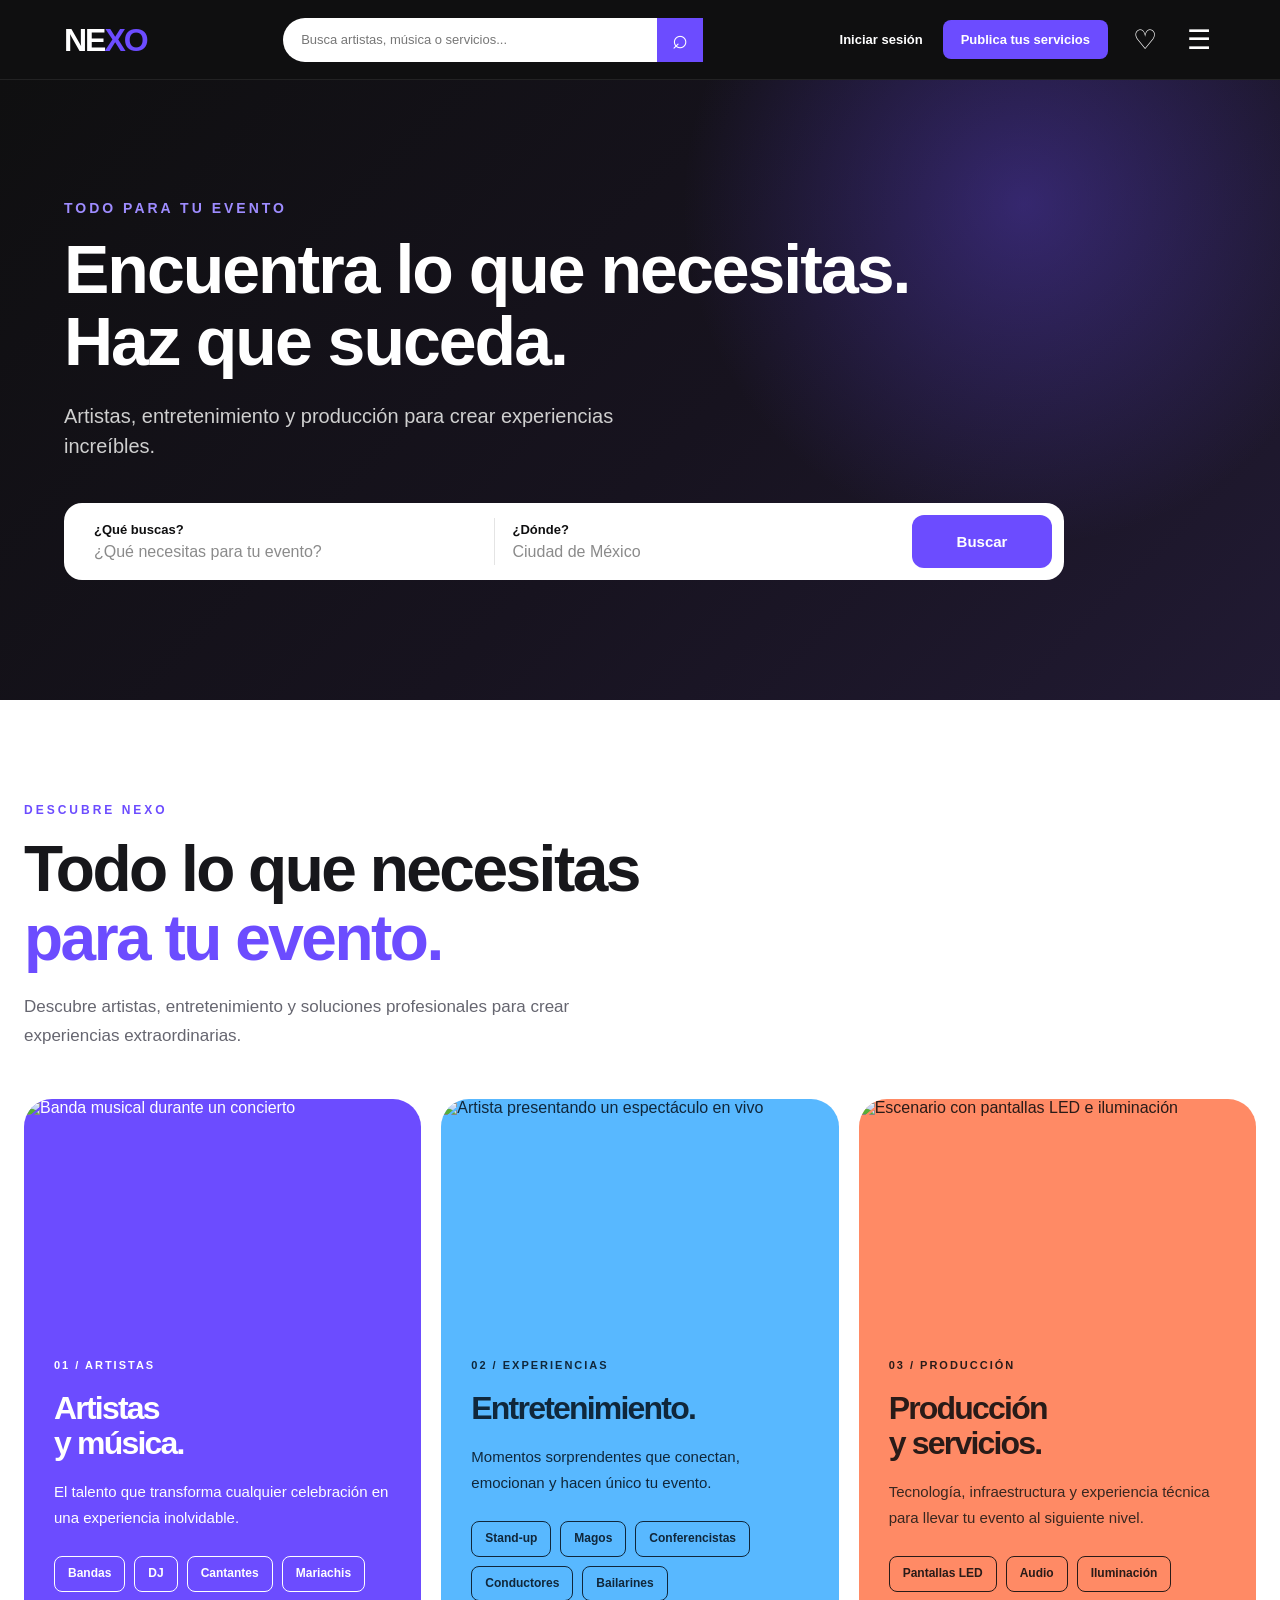
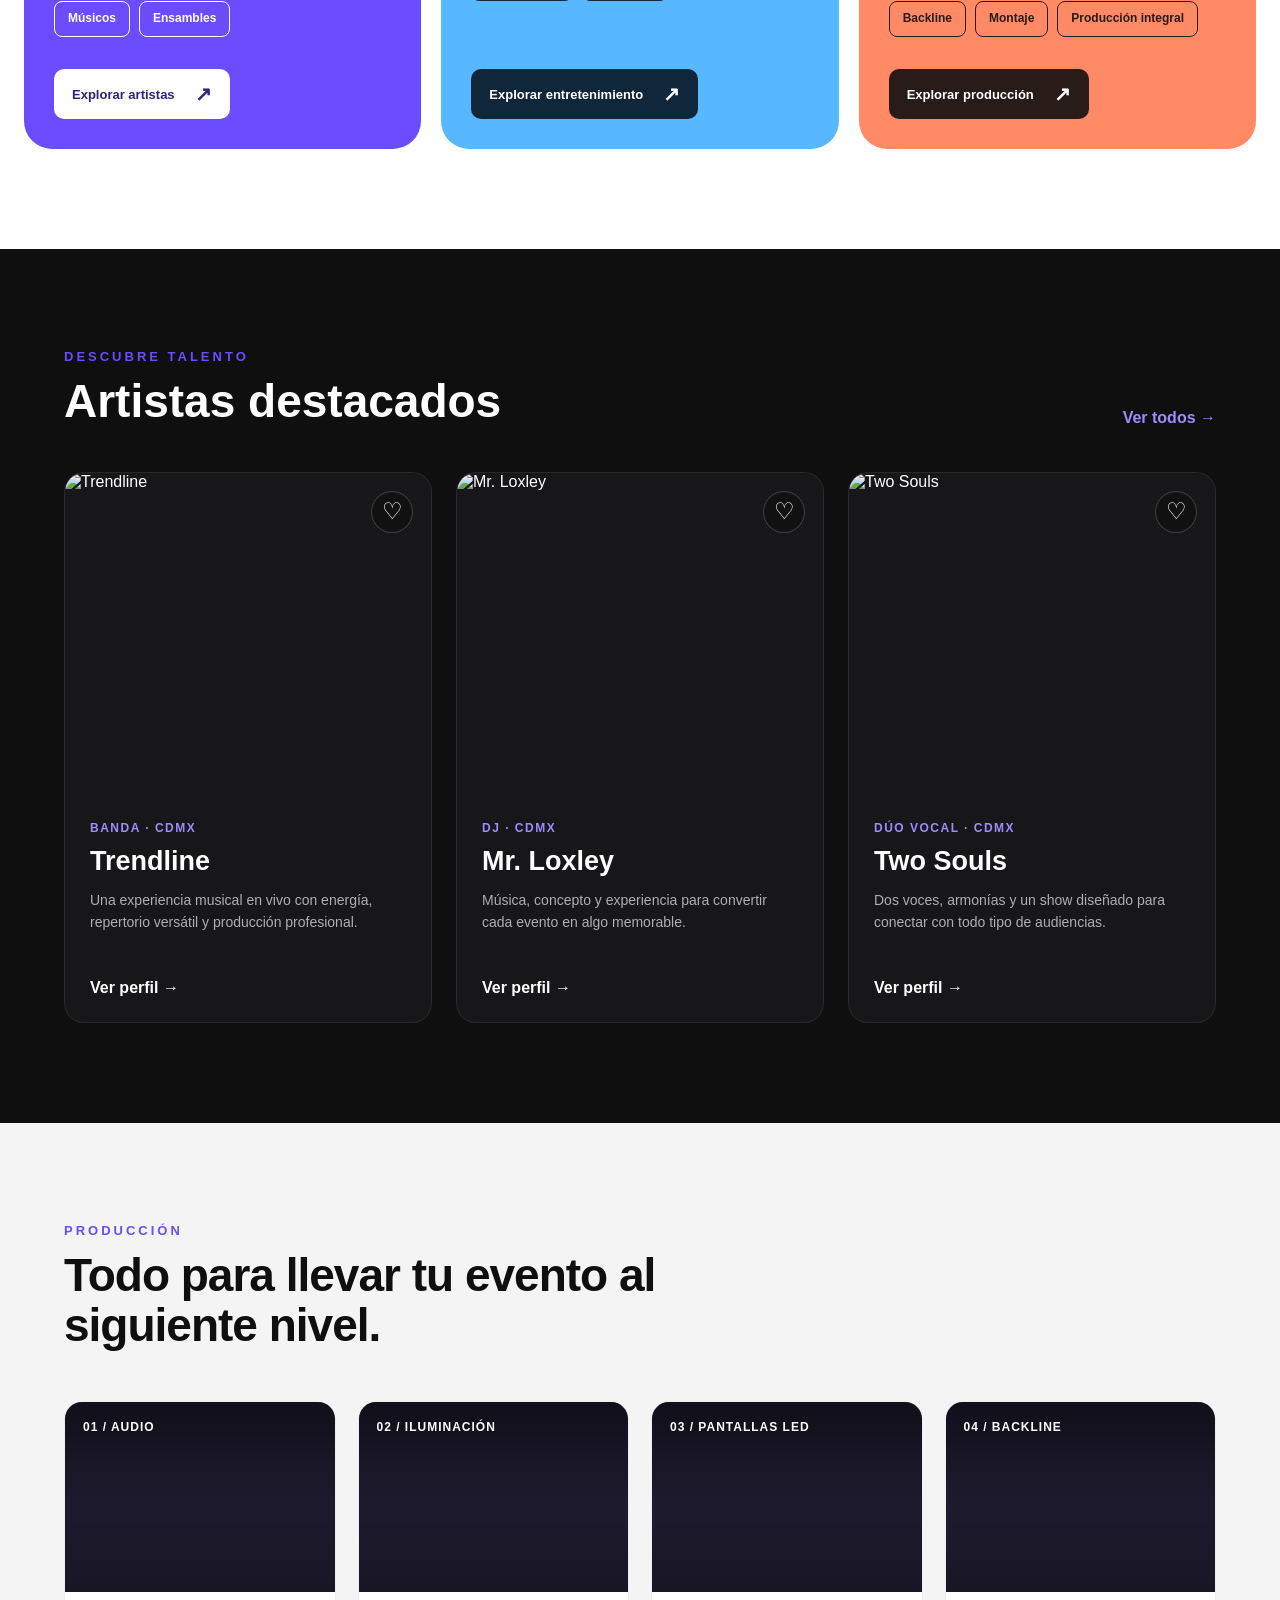
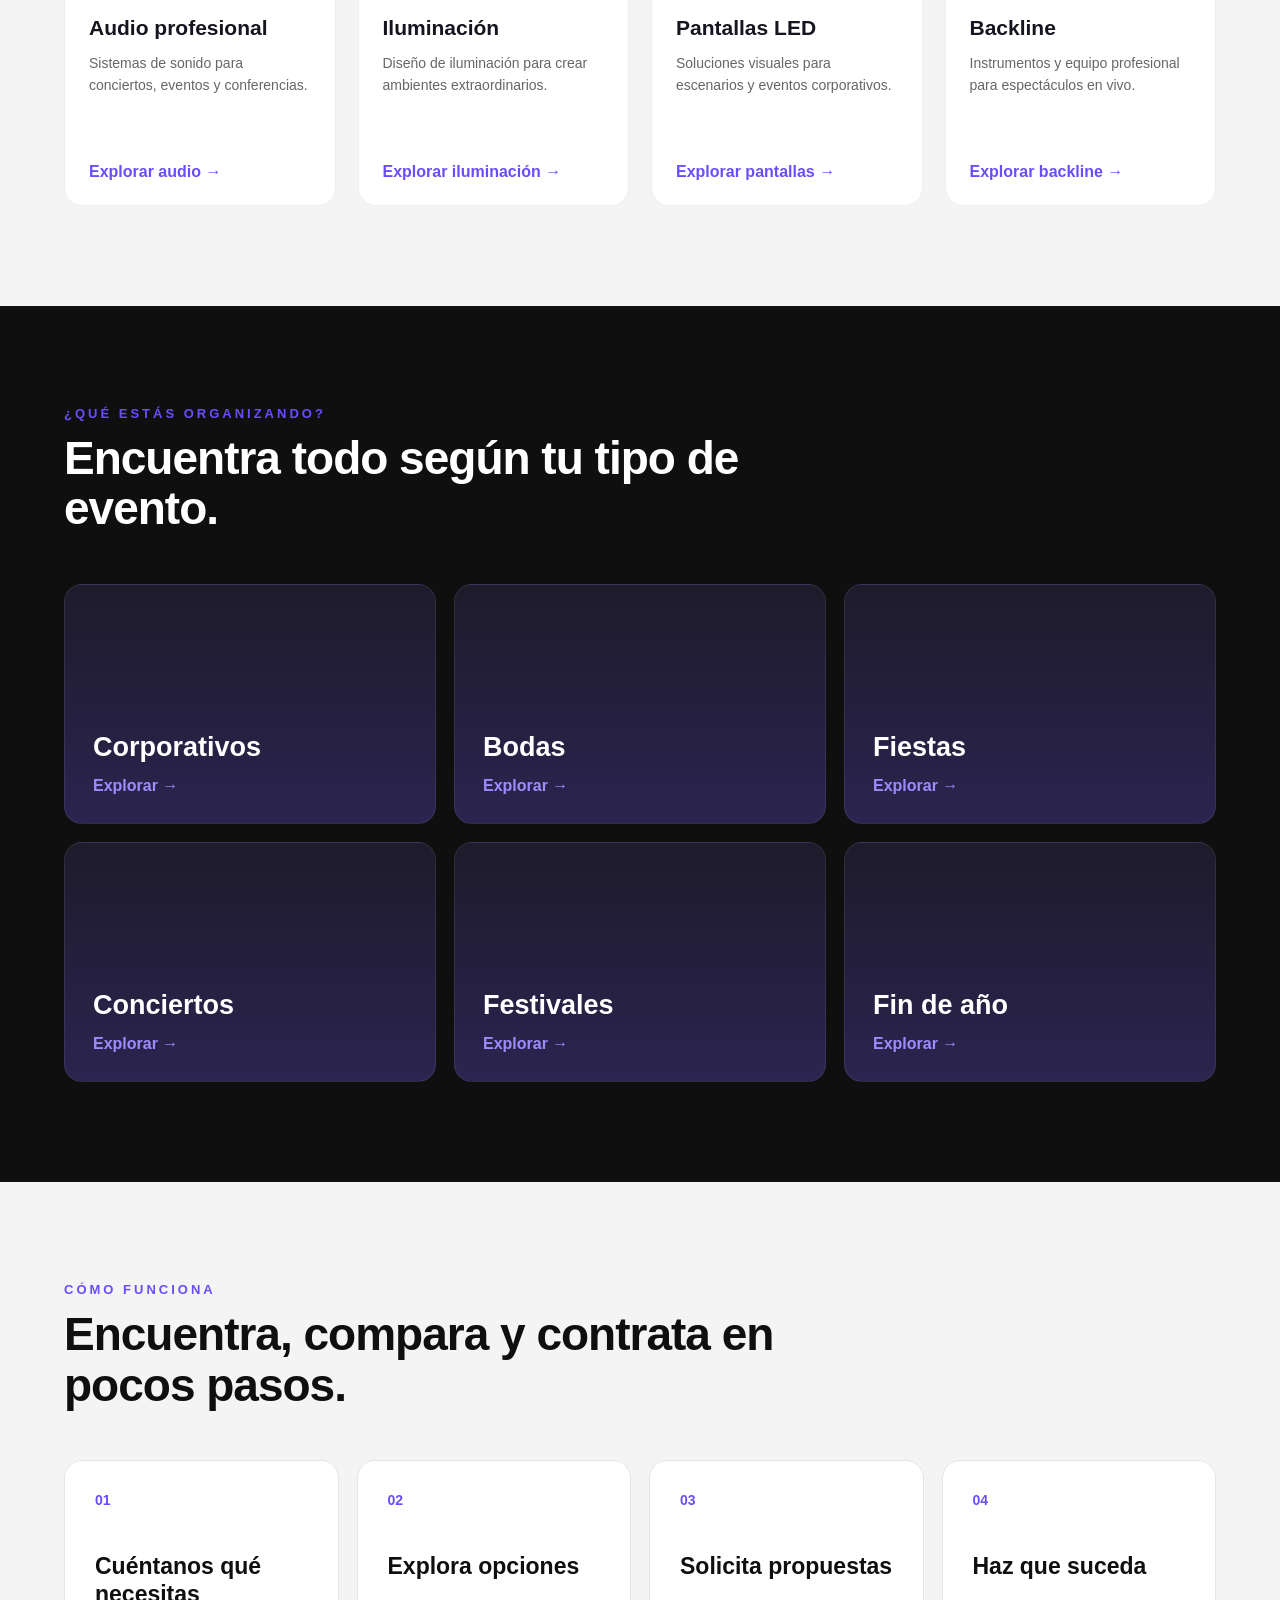
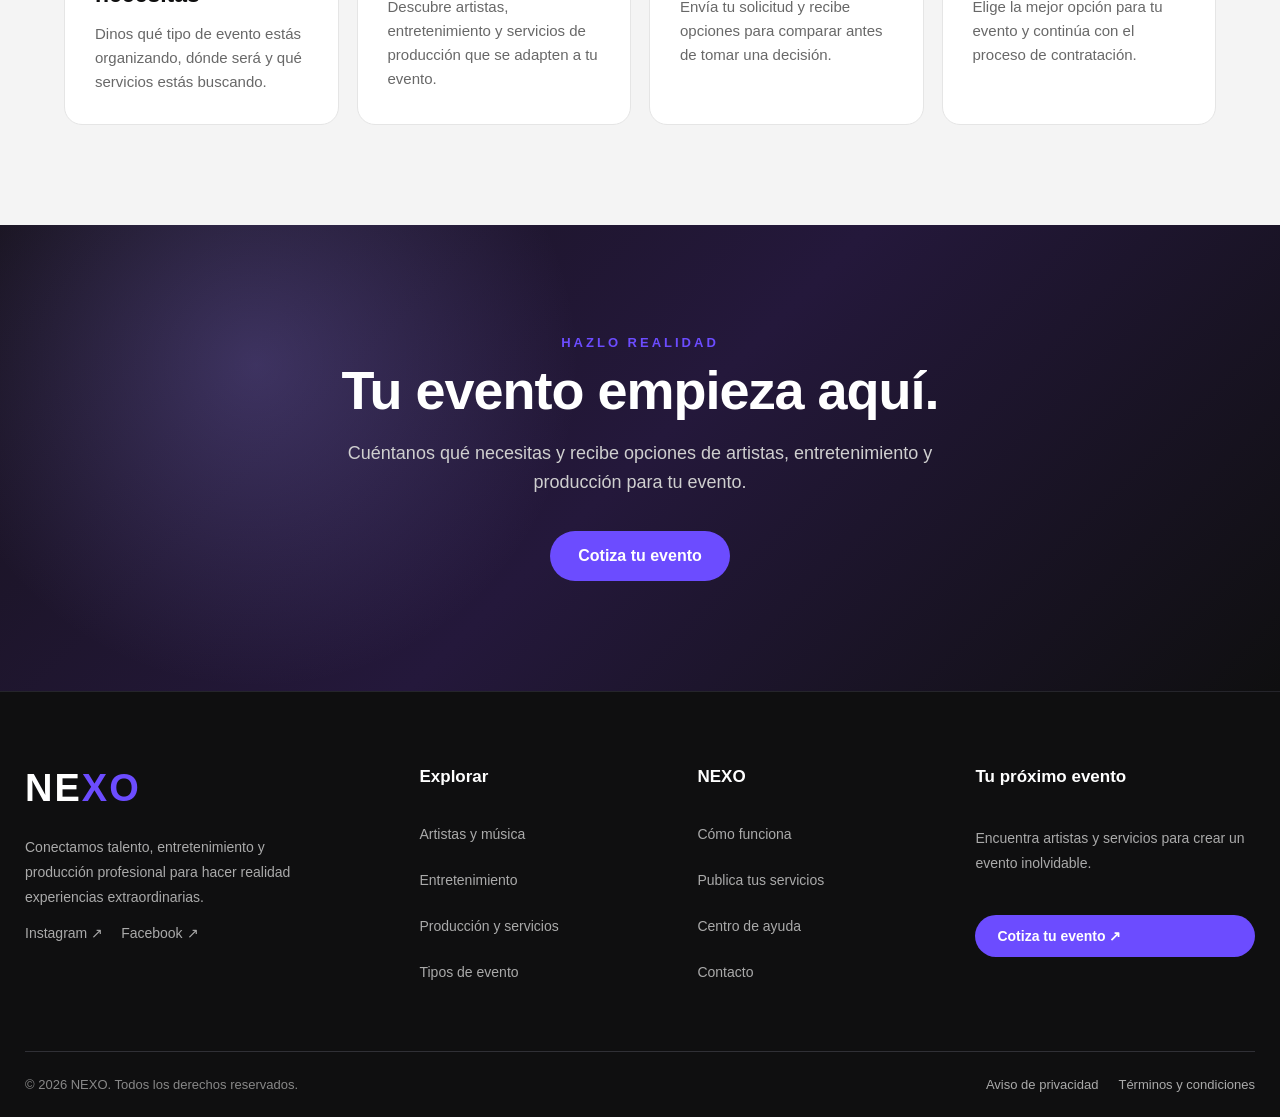
==== index.html @ 9a591e86 "Add files via upload" ====
<!DOCTYPE html>
<html lang="es">

<head>
    <meta charset="UTF-8">
    <meta name="viewport" content="width=device-width, initial-scale=1.0">

    <title>NEXO | Todo para tu evento</title>

    <link rel="stylesheet" href="estilos.css">

    <style>
        /* Autocompletado único de NEXO: aislado de los botones generales */
        .nexo-header { position: relative; z-index: 100; overflow: visible; }
        .nexo-header-buscador,
        .campo-busqueda.nexo-autocomplete-contenedor {
            position: relative;
            overflow: visible;
        }
        .nexo-header-buscador { z-index: 101; }
        .nexo-autocomplete-lista {
            position: absolute;
            top: calc(100% + 8px);
            left: 0;
            width: 100%;
            min-width: min(260px, 90vw);
            max-height: 340px;
            overflow-y: auto;
            overflow-x: hidden;
            z-index: 10000;
            box-sizing: border-box;
            padding: 7px;
            background: #fff;
            border: 1px solid #e9e6f5;
            border-radius: 14px;
            box-shadow: 0 18px 45px rgba(0, 0, 0, .18);
        }
        .nexo-autocomplete-lista[hidden] { display: none !important; }
        /* Especificidad alta para neutralizar reglas de botones del header y hero */
        form.nexo-header-buscador .nexo-autocomplete-lista button.nexo-autocomplete-opcion,
        form.nexo-header-buscador .nexo-autocomplete-lista button.nexo-autocomplete-todos,
        form.buscador .nexo-autocomplete-lista button.nexo-autocomplete-opcion,
        form.buscador .nexo-autocomplete-lista button.nexo-autocomplete-todos {
            display: flex !important;
            flex-direction: column !important;
            justify-content: center !important;
            align-items: flex-start !important;
            gap: 4px !important;
            width: 100% !important;
            min-width: 0 !important;
            height: auto !important;
            min-height: 48px !important;
            margin: 0 !important;
            padding: 10px 13px !important;
            background: #fff !important;
            color: #0f0f10 !important;
            border: 0 !important;
            border-radius: 8px !important;
            box-shadow: none !important;
            font-family: inherit !important;
            font-size: 14px !important;
            font-weight: 600 !important;
            line-height: 1.35 !important;
            text-align: left !important;
            white-space: normal !important;
            letter-spacing: normal !important;
            text-transform: none !important;
            transform: none !important;
            cursor: pointer;
        }
        form.nexo-header-buscador .nexo-autocomplete-lista button:hover,
        form.buscador .nexo-autocomplete-lista button:hover,
        form.nexo-header-buscador .nexo-autocomplete-lista button:focus-visible,
        form.buscador .nexo-autocomplete-lista button:focus-visible {
            background: #f2efff !important;
            color: #6c4cff !important;
        }
        .nexo-autocomplete-opcion span {
            display: block;
            color: inherit !important;
            font-size: 14px !important;
            font-weight: 700 !important;
            line-height: 1.35 !important;
        }
        .nexo-autocomplete-opcion small {
            display: block;
            color: #777 !important;
            font-size: 12px !important;
            font-weight: 400 !important;
            line-height: 1.35 !important;
        }
        form.nexo-header-buscador .nexo-autocomplete-lista button.nexo-autocomplete-todos,
        form.buscador .nexo-autocomplete-lista button.nexo-autocomplete-todos {
            margin-top: 5px !important;
            border-top: 1px solid #eee !important;
            color: #6c4cff !important;
        }
        @media (max-width: 768px) {
            .nexo-autocomplete-lista { max-height: 300px; }
        }
    </style>
	
	<style>
.nexo-produccion-grid {
    display: grid;
    grid-template-columns: repeat(4, minmax(0, 1fr));
    gap: 22px;
}

.nexo-produccion-card {
    padding: 0 !important;
    overflow: hidden;
    border-radius: 18px;
    background: #fff;
    border: 1px solid #eee;
    transition: transform .3s ease, box-shadow .3s ease;
}

.nexo-produccion-card:hover {
    transform: translateY(-7px);
    box-shadow: 0 20px 40px rgba(25, 15, 65, .13);
}

.nexo-produccion-foto {
    height: 190px;
    padding: 18px;
    display: flex;
    align-items: flex-start;
    background-color: #201c31;
    background-size: cover;
    background-position: center;
    position: relative;
}

.nexo-produccion-foto::before {
    content: "";
    position: absolute;
    inset: 0;
    background: linear-gradient(
        180deg,
        rgba(0,0,0,.48),
        rgba(0,0,0,.05) 55%,
        rgba(0,0,0,.25)
    );
}

.nexo-produccion-foto span {
    position: relative;
    z-index: 1;
    color: white;
    font-size: 12px;
    font-weight: 800;
    letter-spacing: 1px;
}

.nexo-foto-audio {
    background-image: url("assets/images/produccion-audio.jpg");
}

.nexo-foto-iluminacion {
    background-image: url("assets/images/produccion-iluminacion.jpg");
}

.nexo-foto-led {
    background-image: url("assets/images/produccion-led.jpg");
}

.nexo-foto-backline {
    background-image: url("assets/images/produccion-backline.jpg");
}

.nexo-produccion-info {
    padding: 24px;
}

.nexo-produccion-info h3 {
    margin: 0 0 12px;
    font-size: 21px;
    color: #17141f;
}

.nexo-produccion-info p {
    min-height: 72px;
    color: #666;
    font-size: 14px;
    line-height: 1.6;
}

.nexo-produccion-info a {
    display: inline-block;
    margin-top: 14px;
    color: #6c4cff;
    font-weight: 700;
    text-decoration: none;
}

.nexo-produccion-info a:hover {
    text-decoration: underline;
}

@media (max-width: 1000px) {
    .nexo-produccion-grid {
        grid-template-columns: repeat(2, minmax(0, 1fr));
    }
}

@media (max-width: 600px) {
    .nexo-produccion-grid {
        grid-template-columns: 1fr;
    }
}
		
		/* =====================================
   FOOTER NEXO - ANDREAS ZANETTI
===================================== */

.nexo-footer {
    background: #0F0F10;
    color: #FFFFFF;
    padding: 75px 25px 25px;
}

.nexo-footer-contenedor {
    max-width: 1250px;
    margin: 0 auto;
}

.nexo-footer-grid {
    display: grid;
    grid-template-columns: 1.5fr 1fr 1fr 1.2fr;
    gap: 45px;
    align-items: start;
}

.nexo-footer-logo {
    display: inline-block;
    color: #FFFFFF;
    font-size: 38px;
    font-weight: 900;
    text-decoration: none;
    margin-bottom: 25px;
}

.nexo-footer-logo span {
    color: #6C4CFF;
}

.nexo-footer-marca p,
.nexo-footer-columna p {
    color: #AAAAAA;
    font-size: 14px;
    line-height: 1.8;
    margin-bottom: 15px;
}

.nexo-footer-columna h3 {
    color: #FFFFFF;
    font-size: 17px;
    font-weight: 700;
    margin-bottom: 25px;
}

.nexo-footer-columna > a {
    display: block;
    color: #AAAAAA;
    font-size: 14px;
    text-decoration: none;
    margin-bottom: 16px;
    transition: color 0.2s;
}

.nexo-footer-columna > a:hover,
.nexo-footer-redes a:hover {
    color: #6C4CFF;
}

.nexo-footer-redes {
    display: flex;
    flex-wrap: wrap;
    gap: 18px;
}

.nexo-footer-redes a {
    color: #AAAAAA;
    font-size: 14px;
    text-decoration: none;
}

.nexo-footer-columna > .nexo-footer-boton {
    display: inline-block;
    background: #6C4CFF;
    color: #FFFFFF;
    padding: 13px 22px;
    border-radius: 30px;
    font-weight: 700;
    margin-top: 10px;
}

.nexo-footer-columna > .nexo-footer-boton:hover {
    background: #5637e8;
    color: #FFFFFF;
}

.nexo-footer-inferior {
    display: flex;
    justify-content: space-between;
    align-items: center;
    gap: 20px;
    border-top: 1px solid #303036;
    margin-top: 55px;
    padding-top: 25px;
}

.nexo-footer-inferior p {
    color: #888888;
    font-size: 13px;
}

.nexo-footer-inferior > div {
    display: flex;
    flex-wrap: wrap;
    gap: 20px;
}

.nexo-footer-inferior a {
    color: #AAAAAA;
    font-size: 13px;
    text-decoration: none;
}

.nexo-footer-inferior a:hover {
    color: #6C4CFF;
}

/* RESPONSIVE */

@media (max-width: 900px) {
    .nexo-footer-grid {
        grid-template-columns: repeat(2, minmax(0, 1fr));
        gap: 35px;
    }
}

@media (max-width: 600px) {
    .nexo-footer {
        padding: 50px 20px 25px;
    }

    .nexo-footer-grid {
        grid-template-columns: 1fr;
        gap: 30px;
    }

    .nexo-footer-inferior {
        flex-direction: column;
        align-items: flex-start;
    }
}
</style>

</head>

<body>

    <!-- =========================================
         HEADER PRINCIPAL
    ========================================= -->

    <header class="header nexo-header">

        <a href="index.html" class="nexo-logo">
            <span class="logo-ne">NE</span><span class="logo-xo">XO</span>
        </a>

        <!-- BUSCADOR DEL HEADER -->

        <form
            class="nexo-header-buscador"
            data-nexo-autocomplete
            action="pages/explorar.html"
            method="get"
        >

            <input
                type="search"
                id="nexo-header-search"
                name="q"
                autocomplete="off"
                placeholder="Busca artistas, música o servicios..."
                aria-label="Buscar servicios"
                required
            >

            <button type="submit" aria-label="Buscar">
                ⌕
            </button>

        </form>


        <div class="nexo-header-acciones">

            <a href="pages/login.html" class="nexo-login">
                Iniciar sesión
            </a>

            <a href="pages/proveedores.html" class="nexo-publicar">
                Publica tus servicios
            </a>

            <button
                type="button"
                class="nexo-icono"
                aria-label="Favoritos"
            >
                ♡
            </button>

            <button
                type="button"
                class="nexo-menu-boton"
                id="nexo-menu-boton"
                aria-label="Abrir menú"
                aria-expanded="false"
                aria-controls="nexo-menu"
            >
                ☰
            </button>

        </div>

    </header>


    <!-- =========================================
         MENÚ DESPLEGABLE
    ========================================= -->

    <nav
        class="nexo-menu-panel"
        id="nexo-menu"
        aria-label="Menú principal"
        hidden
    >

        <div class="nexo-menu-contenido">

            <h2>Explora NEXO</h2>

            <a href="pages/artistas.html">
                Artistas y música
            </a>

            <a href="pages/explorar.html?categoria=entretenimiento">
                Entretenimiento
            </a>

            <a href="pages/explorar.html?q=conferencistas">
                Conferencistas y conductores
            </a>

            <a href="pages/produccion.html">
                Producción y servicios para eventos
            </a>

            <hr>

            <a href="index.html">Inicio</a>

            <a href="pages/explorar.html">Explorar</a>

            <a href="pages/eventos.html">Tipos de evento</a>

            <a href="pages/como-funciona.html">Cómo funciona</a>

            <a href="pages/proveedores.html">Publica tus servicios</a>

            <a href="pages/login.html">Iniciar sesión</a>

            <a
                href="pages/cotizar.html"
                class="nexo-menu-cotizar"
            >
                Cotiza tu evento
            </a>

        </div>

    </nav>


    <!-- =========================================
         HERO PRINCIPAL
    ========================================= -->

    <section class="hero">

        <div class="hero-contenido">

            <p class="hero-etiqueta">
                TODO PARA TU EVENTO
            </p>

            <h1>
                Encuentra lo que necesitas.<br>
                Haz que suceda.
            </h1>

            <p class="hero-texto">
                Artistas, entretenimiento y producción
                para crear experiencias increíbles.
            </p>


            <!-- BUSCADOR PRINCIPAL -->

            <form
                class="buscador"
                data-nexo-autocomplete
                action="pages/explorar.html"
                method="get"
            >

                <div class="campo-busqueda">

                    <label for="busqueda-servicio">
                        ¿Qué buscas?
                    </label>

                    <input
                        id="busqueda-servicio"
                        type="search"
                        name="q"
                        placeholder="¿Qué necesitas para tu evento?"
                        autocomplete="off"
                        required
                    >

                </div>


                <div class="campo-busqueda">

                    <label for="busqueda-ciudad">
                        ¿Dónde?
                    </label>

                    <input
                        id="busqueda-ciudad"
                        type="text"
                        name="ciudad"
                        placeholder="Ciudad de México"
                    >

                </div>


                <button type="submit">
                    Buscar
                </button>

            </form>

        </div>

    </section>


    <!-- =========================================
         SERVICIOS NEXO
    ========================================= -->

    <section class="nexo-servicios">

        <div class="nexo-servicios-contenedor">

            <div class="nexo-servicios-encabezado">

                <span class="nexo-servicios-etiqueta">
                    DESCUBRE NEXO
                </span>

                <h2>
                    Todo lo que necesitas<br>
                    <span>para tu evento.</span>
                </h2>

                <p>
                    Descubre artistas, entretenimiento y soluciones
                    profesionales para crear experiencias extraordinarias.
                </p>

            </div>


            <div class="nexo-servicios-grid">

                <!-- =================================
                     01 — ARTISTAS Y MÚSICA
                ================================= -->

                <article class="nexo-servicio-card nexo-servicio-musica">

                    <div class="nexo-servicio-info">

                        <span class="nexo-servicio-numero">
                            01 / ARTISTAS
                        </span>

                        <h3>
                            Artistas<br>
                            y música.
                        </h3>

                        <p>
                            El talento que transforma cualquier
                            celebración en una experiencia inolvidable.
                        </p>

                        <div class="nexo-servicio-lista">

                            <a href="pages/explorar.html?q=bandas">
                                Bandas
                            </a>

                            <a href="pages/explorar.html?q=dj">
                                DJ
                            </a>

                            <a href="pages/explorar.html?q=cantantes">
                                Cantantes
                            </a>

                            <a href="pages/explorar.html?q=mariachi">
                                Mariachis
                            </a>

                            <a href="pages/explorar.html?q=musicos">
                                Músicos
                            </a>

                            <a href="pages/explorar.html?q=ensambles">
                                Ensambles
                            </a>

                        </div>

                        <a
                            href="pages/artistas.html"
                            class="nexo-servicio-boton"
                        >
                            Explorar artistas
                            <span aria-hidden="true">↗</span>
                        </a>

                    </div>


                    <div class="nexo-servicio-imagen">

                        <img
                            src="assets/images/nexo-artistas.jpg"
                            alt="Banda musical durante un concierto"
                            loading="lazy"
                        >

                    </div>

                </article>


                <!-- =================================
                     02 — ENTRETENIMIENTO
                ================================= -->

                <article class="nexo-servicio-card nexo-servicio-entretenimiento">

                    <div class="nexo-servicio-imagen">

                        <img
                            src="assets/images/nexo-entretenimiento.jpg"
                            alt="Artista presentando un espectáculo en vivo"
                            loading="lazy"
                        >

                    </div>


                    <div class="nexo-servicio-info">

                        <span class="nexo-servicio-numero">
                            02 / EXPERIENCIAS
                        </span>

                        <h3>
                            Entretenimiento.
                        </h3>

                        <p>
                            Momentos sorprendentes que conectan,
                            emocionan y hacen único tu evento.
                        </p>

                        <div class="nexo-servicio-lista">

                            <a href="pages/explorar.html?q=stand-up">
                                Stand-up
                            </a>

                            <a href="pages/explorar.html?q=magos">
                                Magos
                            </a>

                            <a href="pages/explorar.html?q=conferencistas">
                                Conferencistas
                            </a>

                            <a href="pages/explorar.html?q=conductores">
                                Conductores
                            </a>

                            <a href="pages/explorar.html?q=bailarines">
                                Bailarines
                            </a>

                        </div>

                        <a
                            href="pages/explorar.html?categoria=entretenimiento"
                            class="nexo-servicio-boton"
                        >
                            Explorar entretenimiento
                            <span aria-hidden="true">↗</span>
                        </a>

                    </div>

                </article>


                <!-- =================================
                     03 — PRODUCCIÓN Y SERVICIOS
                ================================= -->

                <article class="nexo-servicio-card nexo-servicio-produccion">

                    <div class="nexo-servicio-info">

                        <span class="nexo-servicio-numero">
                            03 / PRODUCCIÓN
                        </span>

                        <h3>
                            Producción<br>
                            y servicios.
                        </h3>

                        <p>
                            Tecnología, infraestructura y experiencia
                            técnica para llevar tu evento al siguiente nivel.
                        </p>

                        <div class="nexo-servicio-lista">

                            <a href="pages/explorar.html?q=pantallas-led">
                                Pantallas LED
                            </a>

                            <a href="pages/explorar.html?q=audio">
                                Audio
                            </a>

                            <a href="pages/explorar.html?q=iluminacion">
                                Iluminación
                            </a>

                            <a href="pages/explorar.html?q=backline">
                                Backline
                            </a>

                            <a href="pages/explorar.html?q=montaje">
                                Montaje
                            </a>

                            <a href="pages/explorar.html?q=produccion-integral">
                                Producción integral
                            </a>

                        </div>

                        <a
                            href="pages/produccion.html"
                            class="nexo-servicio-boton"
                        >
                            Explorar producción
                            <span aria-hidden="true">↗</span>
                        </a>

                    </div>


                    <div class="nexo-servicio-imagen">

                        <img
                            src="assets/images/nexo-produccion.jpg"
                            alt="Escenario con pantallas LED e iluminación"
                            loading="lazy"
                        >

                    </div>

                </article>

            </div>

        </div>

    </section>


    <!-- =========================================
         ARTISTAS DESTACADOS
    ========================================= -->

    <section class="artistas-destacados">

        <div class="artistas-contenido">

            <div class="artistas-header">

                <div>

                    <p class="seccion-etiqueta">
                        DESCUBRE TALENTO
                    </p>

                    <h2>
                        Artistas destacados
                    </h2>

                </div>

                <a href="pages/artistas.html" class="ver-todos">
                    Ver todos →
                </a>

            </div>


            <div class="artistas-grid">

                <!-- TRENDLINE -->

                <article class="artista-card">

                    <div class="artista-imagen">

                        <img
                            src="assets/images/trendline.png"
                            alt="Trendline"
                        >

                        <button
                            type="button"
                            class="favorito"
                            aria-label="Agregar Trendline a favoritos"
                        >
                            ♡
                        </button>

                    </div>

                    <div class="artista-info">

                        <span class="artista-categoria">
                            BANDA · CDMX
                        </span>

                        <h3>Trendline</h3>

                        <p>
                            Una experiencia musical en vivo con energía,
                            repertorio versátil y producción profesional.
                        </p>

                        <a href="pages/trendline.html">Ver perfil →</a>

                    </div>

                </article>


                <!-- MR. LOXLEY -->

                <article class="artista-card">

                    <div class="artista-imagen">

                        <img
                            src="assets/images/mr-loxley.jpg"
                            alt="Mr. Loxley"
                        >

                        <button
                            type="button"
                            class="favorito"
                            aria-label="Agregar Mr. Loxley a favoritos"
                        >
                            ♡
                        </button>

                    </div>

                    <div class="artista-info">

                        <span class="artista-categoria">
                            DJ · CDMX
                        </span>

                        <h3>Mr. Loxley</h3>

                        <p>
                            Música, concepto y experiencia para convertir
                            cada evento en algo memorable.
                        </p>

                       <a href="pages/mr-loxley.html">Ver perfil →</a>

                    </div>

                </article>


                <!-- TWO SOULS -->

                <article class="artista-card">

                    <div class="artista-imagen">

                        <img
                            src="assets/images/two-souls.jpg"
                            alt="Two Souls"
                        >

                        <button
                            type="button"
                            class="favorito"
                            aria-label="Agregar Two Souls a favoritos"
                        >
                            ♡
                        </button>

                    </div>

                    <div class="artista-info">

                        <span class="artista-categoria">
                            DÚO VOCAL · CDMX
                        </span>

                        <h3>Two Souls</h3>

                        <p>
                            Dos voces, armonías y un show diseñado
                            para conectar con todo tipo de audiencias.
                        </p>

                        <a href="pages/two-souls.html">Ver perfil →</a>

                    </div>

                </article>

            </div>

        </div>

    </section>


    <!-- =========================================
         PRODUCCIÓN
    ========================================= -->

    <section class="produccion">

        <div class="produccion-contenido">

            <div class="produccion-header">

                <p class="seccion-etiqueta">
                    PRODUCCIÓN
                </p>

                <h2>
                    Todo para llevar tu evento al siguiente nivel.
                </h2>

            </div>


           <div class="produccion-grid nexo-produccion-grid">

    <article class="produccion-card nexo-produccion-card">
        <div class="nexo-produccion-foto nexo-foto-audio">
            <span>01 / AUDIO</span>
        </div>
        <div class="nexo-produccion-info">
            <h3>Audio profesional</h3>
            <p>Sistemas de sonido para conciertos, eventos y conferencias.</p>
            <a href="pages/produccion.html?categoria=audio">
                Explorar audio →
            </a>
        </div>
    </article>

    <article class="produccion-card nexo-produccion-card">
        <div class="nexo-produccion-foto nexo-foto-iluminacion">
            <span>02 / ILUMINACIÓN</span>
        </div>
        <div class="nexo-produccion-info">
            <h3>Iluminación</h3>
            <p>Diseño de iluminación para crear ambientes extraordinarios.</p>
            <a href="pages/produccion.html?categoria=iluminacion">
                Explorar iluminación →
            </a>
        </div>
    </article>

    <article class="produccion-card nexo-produccion-card">
        <div class="nexo-produccion-foto nexo-foto-led">
            <span>03 / PANTALLAS LED</span>
        </div>
        <div class="nexo-produccion-info">
            <h3>Pantallas LED</h3>
            <p>Soluciones visuales para escenarios y eventos corporativos.</p>
            <a href="pages/produccion.html?categoria=pantallas-led">
                Explorar pantallas →
            </a>
        </div>
    </article>

    <article class="produccion-card nexo-produccion-card">
        <div class="nexo-produccion-foto nexo-foto-backline">
            <span>04 / BACKLINE</span>
        </div>
        <div class="nexo-produccion-info">
            <h3>Backline</h3>
            <p>Instrumentos y equipo profesional para espectáculos en vivo.</p>
            <a href="pages/produccion.html?categoria=backline">
                Explorar backline →
            </a>
        </div>
    </article>

</div>

        </div>

    </section>


    <!-- =========================================
         TIPOS DE EVENTO
    ========================================= -->

    <section class="tipos-evento">

        <div class="tipos-evento-contenido">

            <div class="tipos-evento-header">

                <p class="seccion-etiqueta">
                    ¿QUÉ ESTÁS ORGANIZANDO?
                </p>

                <h2>
                    Encuentra todo según tu tipo de evento.
                </h2>

            </div>


            <div class="tipos-evento-grid">

                <article class="evento-card">
                    <h3>Corporativos</h3>
                    <a href="pages/eventos.html">Explorar →</a>
                </article>

                <article class="evento-card">
                    <h3>Bodas</h3>
                    <a href="pages/eventos.html">Explorar →</a>
                </article>

                <article class="evento-card">
                    <h3>Fiestas</h3>
                    <a href="pages/eventos.html">Explorar →</a>
                </article>

                <article class="evento-card">
                    <h3>Conciertos</h3>
                    <a href="pages/eventos.html">Explorar →</a>
                </article>

                <article class="evento-card">
                    <h3>Festivales</h3>
                    <a href="pages/eventos.html">Explorar →</a>
                </article>

                <article class="evento-card">
                    <h3>Fin de año</h3>
                    <a href="pages/eventos.html">Explorar →</a>
                </article>

            </div>

        </div>

    </section>


    <!-- =========================================
         CÓMO FUNCIONA
    ========================================= -->

    <section class="como-funciona">

        <div class="como-funciona-contenido">

            <div class="como-funciona-header">

                <p class="seccion-etiqueta">
                    CÓMO FUNCIONA
                </p>

                <h2>
                    Encuentra, compara y contrata en pocos pasos.
                </h2>

            </div>


            <div class="pasos-grid">

                <article class="paso-card">

                    <span class="paso-numero">01</span>

                    <h3>Cuéntanos qué necesitas</h3>

                    <p>
                        Dinos qué tipo de evento estás organizando,
                        dónde será y qué servicios estás buscando.
                    </p>

                </article>


                <article class="paso-card">

                    <span class="paso-numero">02</span>

                    <h3>Explora opciones</h3>

                    <p>
                        Descubre artistas, entretenimiento y servicios
                        de producción que se adapten a tu evento.
                    </p>

                </article>


                <article class="paso-card">

                    <span class="paso-numero">03</span>

                    <h3>Solicita propuestas</h3>

                    <p>
                        Envía tu solicitud y recibe opciones para
                        comparar antes de tomar una decisión.
                    </p>

                </article>


                <article class="paso-card">

                    <span class="paso-numero">04</span>

                    <h3>Haz que suceda</h3>

                    <p>
                        Elige la mejor opción para tu evento y continúa
                        con el proceso de contratación.
                    </p>

                </article>

            </div>

        </div>

    </section>


    <!-- =========================================
         LLAMADO A COTIZAR
    ========================================= -->

    <section class="cta-cotiza">

        <div class="cta-cotiza-contenido">

            <p class="seccion-etiqueta">
                HAZLO REALIDAD
            </p>

            <h2>
                Tu evento empieza aquí.
            </h2>

            <p>
                Cuéntanos qué necesitas y recibe opciones de artistas,
                entretenimiento y producción para tu evento.
            </p>

            <a href="pages/cotizar.html" class="cta-boton">
                Cotiza tu evento
            </a>

        </div>

    </section>


    <!-- =====================================
     FOOTER NEXO
===================================== -->

<footer class="nexo-footer">

    <div class="nexo-footer-contenedor">

        <div class="nexo-footer-grid">

            <!-- MARCA -->
            <div class="nexo-footer-marca">

                <a href="../index.html" class="nexo-footer-logo">
                    NE<span>XO</span>
                </a>

                <p>
                    Conectamos talento, entretenimiento y
                    producción profesional para hacer
                    realidad experiencias extraordinarias.
                </p>

                <div class="nexo-footer-redes">
                    <a href="#" aria-label="Instagram">Instagram ↗</a>
                    <a href="#" aria-label="Facebook">Facebook ↗</a>
                </div>

            </div>

            <!-- EXPLORAR -->
            <div class="nexo-footer-columna">

                <h3>Explorar</h3>

                <a href="artistas.html">Artistas y música</a>
                <a href="explorar.html?categoria=entretenimiento">Entretenimiento</a>
                <a href="produccion.html">Producción y servicios</a>
                <a href="eventos.html">Tipos de evento</a>

            </div>

            <!-- NEXO -->
            <div class="nexo-footer-columna">

                <h3>NEXO</h3>

                <a href="como-funciona.html">Cómo funciona</a>
                <a href="proveedores.html">Publica tus servicios</a>
                <a href="ayuda.html">Centro de ayuda</a>
                <a href="contacto.html">Contacto</a>

            </div>

            <!-- CONTRATACIÓN -->
            <div class="nexo-footer-columna">

                <h3>Tu próximo evento</h3>

                <p>
                    Encuentra artistas y servicios
                    para crear un evento inolvidable.
                </p>

                <a href="cotizar.html" class="nexo-footer-boton">
                    Cotiza tu evento ↗
                </a>

            </div>

        </div>

        <div class="nexo-footer-inferior">

            <p>© 2026 NEXO. Todos los derechos reservados.</p>

            <div>
                <a href="privacidad.html">Aviso de privacidad</a>
                <a href="terminos.html">Términos y condiciones</a>
            </div>

        </div>

    </div>

</footer>


    <!-- =========================================
         JAVASCRIPT PRINCIPAL
    ========================================= -->

    <script src="script.js"></script>


    <!-- =========================================
         NEXO — BÚSQUEDA RÁPIDA
    ========================================= -->

    <script>
    (() => {

        const catalogo = [

    // =====================================
    // ARTISTAS DESTACADOS
    // =====================================

    ["Trendline", "Banda de covers"],
    ["Mr. Loxley", "DJ y entretenimiento"],
    ["Two Souls", "Dúo vocal"],
    ["Andreas Zanetti", "Pianista y comediante"],
    ["Michelle Rodríguez", "Stand-up y conferencias"],
    ["Tr3mens", "Trío instrumental"],
    ["Percy", "Cantante"],

    // =====================================
    // ARTISTAS Y MÚSICA
    // =====================================

    ["Bandas de covers", "Artistas y música"],
    ["Bandas de rock", "Artistas y música"],
    ["Bandas de pop", "Artistas y música"],
    ["Cantantes", "Artistas y música"],
    ["Cantantes solistas", "Artistas y música"],
    ["Dúos vocales", "Artistas y música"],
    ["DJ", "Artistas y música"],
    ["DJ para eventos", "Artistas y música"],
    ["DJ para bodas", "Artistas y música"],
    ["DJ + performance", "Artistas y música"],
    ["Mariachi", "Artistas y música"],
    ["Tríos musicales", "Artistas y música"],
    ["Saxofonista", "Artistas y música"],
    ["Pianista", "Artistas y música"],
    ["Violinista", "Artistas y música"],
    ["Guitarrista", "Artistas y música"],
    ["Músicos", "Artistas y música"],
    ["Ensambles musicales", "Artistas y música"],
    ["Orquestas", "Artistas y música"],

    // =====================================
    // ENTRETENIMIENTO
    // =====================================

    ["Stand-up", "Entretenimiento"],
    ["Comediantes", "Entretenimiento"],
    ["Magos", "Entretenimiento"],
    ["Mentalistas", "Entretenimiento"],
    ["Conferencistas", "Entretenimiento"],
    ["Conductores", "Entretenimiento"],
    ["Maestros de ceremonias", "Entretenimiento"],
    ["Bailarines", "Entretenimiento"],
    ["Shows temáticos", "Entretenimiento"],
    ["Imitadores", "Entretenimiento"],

    // =====================================
    // PRODUCCIÓN Y SERVICIOS
    // =====================================

    ["Pantallas LED", "Producción y servicios"],
    ["Renta de pantallas LED", "Producción y servicios"],
    ["Audio profesional", "Producción y servicios"],
    ["Renta de audio", "Producción y servicios"],
    ["Iluminación profesional", "Producción y servicios"],
    ["Renta de iluminación", "Producción y servicios"],
    ["Backline", "Producción y servicios"],
    ["Renta de backline", "Producción y servicios"],
    ["Escenarios", "Producción y servicios"],
    ["Montaje de escenarios", "Producción y servicios"],
    ["Producción de eventos", "Producción y servicios"],
    ["Producción integral", "Producción y servicios"],
    ["Producción de conciertos", "Producción y servicios"],
    ["Producción de eventos corporativos", "Producción y servicios"]

];

        function normalizar(valor) {

            return valor
                .normalize("NFD")
                .replace(/[\u0300-\u036f]/g, "")
                .toLowerCase()
                .trim();

        }


        document
            .querySelectorAll("form[data-nexo-autocomplete]")
            .forEach((form, index) => {

                const input = form.querySelector('input[name="q"]');

                if (!input) return;

                const contenedor =
                    input.closest(".campo-busqueda") || form;

                contenedor.classList.add(
                    "nexo-autocomplete-contenedor"
                );


                // CREAR LISTA DE SUGERENCIAS

                const lista = document.createElement("div");

                lista.className = "nexo-autocomplete-lista";

                lista.id = `nexo-autocomplete-${index}`;

                lista.setAttribute("role", "listbox");

                lista.hidden = true;

                input.setAttribute("aria-controls", lista.id);

                input.setAttribute("aria-expanded", "false");

                contenedor.appendChild(lista);


                // CERRAR SUGERENCIAS

                function cerrar() {

                    lista.hidden = true;

                    lista.replaceChildren();

                    input.setAttribute("aria-expanded", "false");

                }


                // MOSTRAR SUGERENCIAS

                function abrir() {

                    const consulta = normalizar(input.value);

                    lista.replaceChildren();

                    if (!consulta) {

                        cerrar();

                        return;

                    }


                    const coincidencias = catalogo
    .filter(([nombre, categoria]) => {

        return (
            normalizar(nombre).includes(consulta) ||
            normalizar(categoria).includes(consulta)
        );

    })
    .sort((a, b) => {

        function prioridad(item) {

            const nombre = normalizar(item[0]);
            const categoria = normalizar(item[1]);

            // 1. Coincidencia exacta
            if (nombre === consulta) return 0;

            // 2. El nombre comienza con lo escrito
            if (nombre.startsWith(consulta)) return 1;

            // 3. Alguna palabra del nombre comienza igual
            if (
                nombre.split(/\s+/).some(
                    palabra => palabra.startsWith(consulta)
                )
            ) return 2;

            // 4. El nombre contiene las letras
            if (nombre.includes(consulta)) return 3;

            // 5. Coincidencia en categoría
            if (categoria.startsWith(consulta)) return 4;

            // 6. Coincidencia parcial en categoría
            return 5;
        }

        return prioridad(a) - prioridad(b);

    })
    .slice(0, 7);


                    // CREAR CADA SUGERENCIA

                    coincidencias.forEach(([nombre, categoria]) => {

                        const opcion = document.createElement("button");

                        opcion.type = "button";

                        opcion.className = "nexo-autocomplete-opcion";

                        opcion.setAttribute("role", "option");


                        const principal = document.createElement("span");

                        principal.textContent = nombre;


                        const detalle = document.createElement("small");

                        detalle.textContent = categoria;


                        opcion.append(principal, detalle);


                        opcion.addEventListener("click", () => {

                            input.value = nombre;

                            cerrar();

                            form.requestSubmit();

                        });


                        lista.appendChild(opcion);

                    });


                    // VER TODOS LOS RESULTADOS

                    const verTodos = document.createElement("button");

                    verTodos.type = "button";

                    verTodos.className = "nexo-autocomplete-todos";

                    verTodos.textContent =
                        `Ver resultados para “${input.value.trim()}” →`;


                    verTodos.addEventListener("click", () => {

                        cerrar();

                        form.requestSubmit();

                    });


                    lista.appendChild(verTodos);

                    lista.hidden = false;

                    input.setAttribute("aria-expanded", "true");

                }


                // ESCRIBIR EN EL BUSCADOR

                input.addEventListener("input", abrir);


                // ENFOCAR EL CAMPO

                input.addEventListener("focus", abrir);


                // CERRAR CON ESCAPE

                input.addEventListener("keydown", evento => {

                    if (evento.key === "Escape") {

                        cerrar();

                    }

                });


                // CERRAR AL HACER CLIC FUERA

                document.addEventListener("click", evento => {

                    if (!contenedor.contains(evento.target)) {

                        cerrar();

                    }

                });

            });

    })();
    </script>
	
	<script>
(() => {

    // =====================================
    // NEXO - UBICACIONES DE MÉXICO
    // =====================================

    const ubicaciones = [
        "Aguascalientes",
        "Baja California",
        "Baja California Sur",
        "Campeche",
        "Chiapas",
        "Chihuahua",
        "Ciudad de México",
        "Coahuila",
        "Colima",
        "Durango",
        "Estado de México",
        "Guanajuato",
        "Guerrero",
        "Hidalgo",
        "Jalisco",
        "Michoacán",
        "Morelos",
        "Nayarit",
        "Nuevo León",
        "Oaxaca",
        "Puebla",
        "Querétaro",
        "Quintana Roo",
        "San Luis Potosí",
        "Sinaloa",
        "Sonora",
        "Tabasco",
        "Tamaulipas",
        "Tlaxcala",
        "Veracruz",
        "Yucatán",
        "Zacatecas"
    ];

    const input = document.getElementById("busqueda-ciudad");

    if (!input) return;

    const contenedor = input.closest(".campo-busqueda");

    if (!contenedor) return;

    contenedor.style.position = "relative";

    // =====================================
    // CREAR LISTA
    // =====================================

    const lista = document.createElement("div");

    lista.className = "nexo-autocomplete-lista";

    lista.style.position = "absolute";
    lista.style.top = "100%";
    lista.style.left = "0";
    lista.style.width = "100%";
    lista.style.zIndex = "9999";

    lista.hidden = true;

    contenedor.appendChild(lista);

    // =====================================
    // NORMALIZAR TEXTO
    // =====================================

    function normalizar(texto) {

        return texto
            .normalize("NFD")
            .replace(/[\u0300-\u036f]/g, "")
            .toLowerCase()
            .trim();

    }

    // =====================================
    // MOSTRAR SUGERENCIAS
    // =====================================

    function mostrar() {

        const consulta = normalizar(input.value);

        lista.replaceChildren();

        if (!consulta) {
            lista.hidden = true;
            return;
        }

        const resultados = ubicaciones
            .filter(ubicacion =>
                normalizar(ubicacion).includes(consulta)
            )
            .sort((a, b) => {

                const nombreA = normalizar(a);
                const nombreB = normalizar(b);

                const prioridad = nombre => {

                    if (nombre === consulta) return 0;

                    if (nombre.startsWith(consulta)) return 1;

                    if (
                        nombre.split(" ").some(
                            palabra => palabra.startsWith(consulta)
                        )
                    ) return 2;

                    return 3;

                };

                return prioridad(nombreA) - prioridad(nombreB);

            })
            .slice(0, 8);

        resultados.forEach(ubicacion => {

            const opcion = document.createElement("button");

            opcion.type = "button";
            opcion.className = "nexo-autocomplete-opcion";

            const nombre = document.createElement("span");

            nombre.textContent = ubicacion;

            opcion.appendChild(nombre);

            opcion.addEventListener("click", () => {

                input.value = ubicacion;

                lista.hidden = true;

                input.focus();

            });

            lista.appendChild(opcion);

        });

        // PERMITIR UBICACIONES NO INCLUIDAS

        const otra = document.createElement("button");

        otra.type = "button";
        otra.className = "nexo-autocomplete-todos";

        otra.textContent = `Usar "${input.value.trim()}" como ubicación`;

        otra.addEventListener("click", () => {

            input.value = input.value.trim();

            lista.hidden = true;

        });

        lista.appendChild(otra);

        lista.hidden = false;

    }

    // =====================================
    // EVENTOS
    // =====================================

    input.addEventListener("input", mostrar);

    input.addEventListener("focus", mostrar);

    input.addEventListener("keydown", evento => {

        if (evento.key === "Escape") {
            lista.hidden = true;
        }

    });

    document.addEventListener("click", evento => {

        if (!contenedor.contains(evento.target)) {
            lista.hidden = true;
        }

    });

})();
</script>

</body>

</html>
---- estilos.css ----
/* =========================
   NEXO - ESTILOS GENERALES
========================= */

* {
    margin: 0;
    padding: 0;
    box-sizing: border-box;
}

body {
    background-color: #0F0F10;
    color: #FFFFFF;
    font-family: Arial, sans-serif;
}

h1 {
    color: #9E8CFF;
}

/* =========================
   HEADER
========================= */

.header {
    width: 100%;
    min-height: 80px;
    padding: 0 5%;
    display: flex;
    align-items: center;
    justify-content: space-between;
    gap: 30px;
    background-color: #0F0F10;
    border-bottom: 1px solid rgba(255, 255, 255, 0.08);
}

.logo {
    color: #FFFFFF;
    text-decoration: none;
    font-size: 30px;
    font-weight: 800;
    letter-spacing: 2px;
}

.nav {
    display: flex;
    align-items: center;
    gap: 28px;
}

.nav a {
    color: #FFFFFF;
    text-decoration: none;
    font-size: 15px;
    transition: 0.3s;
}

.nav a:hover {
    color: #9E8CFF;
}

.header-actions {
    display: flex;
    align-items: center;
    gap: 18px;
}

.login {
    color: #FFFFFF;
    text-decoration: none;
    font-size: 15px;
}

.btn-cotizar {
    background-color: #6C4CFF;
    color: #FFFFFF;
    text-decoration: none;
    padding: 14px 22px;
    border-radius: 999px;
    font-weight: 600;
    transition: 0.3s;
}

.btn-cotizar:hover {
    background-color: #9E8CFF;
}


/* =========================
   HERO
========================= */

.hero {
    min-height: 620px;
    padding: 90px 5%;
    display: flex;
    align-items: center;
    background:
        radial-gradient(circle at 80% 20%, rgba(108, 76, 255, 0.35), transparent 30%),
        linear-gradient(135deg, #0F0F10 0%, #17131F 55%, #211A33 100%);
}

.hero-contenido {
    width: 100%;
    max-width: 1180px;
    margin: 0 auto;
}

.hero-etiqueta {
    margin-bottom: 18px;
    color: #9E8CFF;
    font-size: 14px;
    font-weight: 700;
    letter-spacing: 3px;
}

.hero h1 {
    max-width: 850px;
    margin-bottom: 24px;
    color: #FFFFFF;
    font-size: 68px;
    line-height: 1.05;
    letter-spacing: -2px;
}

.hero-texto {
    max-width: 620px;
    margin-bottom: 42px;
    color: #CFCFCF;
    font-size: 20px;
    line-height: 1.5;
}

/* BUSCADOR DEL HERO */

.buscador {
    max-width: 1000px;
    padding: 12px;
    display: flex;
    align-items: center;
    gap: 10px;
    background-color: #FFFFFF;
    border-radius: 18px;
}

.campo-busqueda {
    flex: 1;
    padding: 4px 18px;
}

.campo-busqueda + .campo-busqueda {
    border-left: 1px solid #E4E4E4;
}

.campo-busqueda label {
    display: block;
    margin-bottom: 6px;
    color: #0F0F10;
    font-size: 13px;
    font-weight: 700;
}

.campo-busqueda input {
    width: 100%;
    border: none;
    outline: none;
    color: #0F0F10;
    font-size: 16px;
}

.campo-busqueda input::placeholder {
    color: #8B8B8B;
}

.buscador button {
    min-width: 140px;
    padding: 18px 24px;
    border: none;
    border-radius: 12px;
    background-color: #6C4CFF;
    color: #FFFFFF;
    font-size: 15px;
    font-weight: 700;
    cursor: pointer;
}

.buscador button:hover {
    background-color: #9E8CFF;
}

/* =========================
   CATEGORÍAS
========================= */

.categorias {
    padding: 100px 5%;
    background-color: #F4F4F4;
    color: #0F0F10;
}

.categorias-contenido {
    max-width: 1180px;
    margin: 0 auto;
}

.seccion-etiqueta {
    margin-bottom: 12px;
    color: #6C4CFF;
    font-size: 13px;
    font-weight: 700;
    letter-spacing: 3px;
}

.categorias h2 {
    max-width: 650px;
    margin-bottom: 50px;
    font-size: 46px;
    line-height: 1.1;
    letter-spacing: -1px;
}

/* CONTENEDOR DE TARJETAS */

.categorias-grid {
    display: grid;
    grid-template-columns: repeat(4, 1fr);
    gap: 18px;
}

/* TARJETA */

.categoria-card {
    min-height: 280px;
    padding: 30px;
    display: flex;
    flex-direction: column;
    background-color: #FFFFFF;
    border: 1px solid #E6E6E6;
    border-radius: 18px;
    transition: 0.3s;
    cursor: pointer;
}

.categoria-card:hover {
    transform: translateY(-8px);
    border-color: #9E8CFF;
    box-shadow: 0 18px 40px rgba(15, 15, 16, 0.10);
}

/* NÚMEROS */

.categoria-numero {
    margin-bottom: auto;
    color: #6C4CFF;
    font-size: 14px;
    font-weight: 700;
}

/* TÍTULO */

.categoria-card h3 {
    margin-bottom: 12px;
    font-size: 25px;
}

/* DESCRIPCIÓN */

.categoria-card p {
    color: #686868;
    font-size: 15px;
    line-height: 1.6;
}

/* =========================
   ARTISTAS DESTACADOS
========================= */

.artistas-destacados {
    padding: 100px 5%;
    background-color: #0F0F10;
}

.artistas-contenido {
    max-width: 1180px;
    margin: 0 auto;
}

/* ENCABEZADO */

.artistas-header {
    margin-bottom: 45px;
    display: flex;
    align-items: end;
    justify-content: space-between;
    gap: 20px;
}

.artistas-header h2 {
    margin-top: 8px;
    color: #FFFFFF;
    font-size: 46px;
    line-height: 1.1;
}

.ver-todos {
    color: #9E8CFF;
    text-decoration: none;
    font-weight: 600;
}

.ver-todos:hover {
    color: #FFFFFF;
}

/* GRID */

.artistas-grid {
    display: grid;
    grid-template-columns: repeat(3, 1fr);
    gap: 24px;
}

/* TARJETAS */

.artista-card {
    overflow: hidden;
    background-color: #171719;
    border: 1px solid rgba(255, 255, 255, 0.08);
    border-radius: 20px;
    transition: 0.3s;
}

.artista-card:hover {
    transform: translateY(-8px);
    border-color: rgba(158, 140, 255, 0.45);
}

/* FOTO */

.artista-imagen {
    position: relative;
    height: 320px;
    overflow: hidden;
}

.artista-imagen img {
    width: 100%;
    height: 100%;
    object-fit: cover;
    display: block;
    transition: 0.4s;
}

.artista-card:hover .artista-imagen img {
    transform: scale(1.04);
}

/* FAVORITOS */

.favorito {
    position: absolute;
    top: 18px;
    right: 18px;
    width: 42px;
    height: 42px;
    border: 1px solid rgba(255, 255, 255, 0.2);
    border-radius: 50%;
    background-color: rgba(15, 15, 16, 0.65);
    color: #FFFFFF;
    font-size: 23px;
    cursor: pointer;
}

/* INFORMACIÓN */

.artista-info {
    padding: 25px;
}

.artista-categoria {
    color: #9E8CFF;
    font-size: 12px;
    font-weight: 700;
    letter-spacing: 1.5px;
}

.artista-info h3 {
    margin: 10px 0 12px;
    color: #FFFFFF;
    font-size: 27px;
}

.artista-info p {
    min-height: 72px;
    margin-bottom: 18px;
    color: #AFAFAF;
    font-size: 14px;
    line-height: 1.6;
}

.artista-rating {
    margin-bottom: 18px;
    color: #9E8CFF;
    letter-spacing: 3px;
}

.artista-info a {
    color: #FFFFFF;
    text-decoration: none;
    font-weight: 600;
}

.artista-info a:hover {
    color: #9E8CFF;
}

/* =========================
   PRODUCCIÓN
========================= */

.produccion {
    padding: 100px 5%;
    background-color: #F4F4F4;
    color: #0F0F10;
}

.produccion-contenido {
    max-width: 1180px;
    margin: 0 auto;
}

.produccion-header {
    margin-bottom: 50px;
}

.produccion-header h2 {
    max-width: 760px;
    margin-top: 10px;
    font-size: 46px;
    line-height: 1.1;
    letter-spacing: -1px;
}

/* GRID */

.produccion-grid {
    display: grid;
    grid-template-columns: repeat(4, 1fr);
    gap: 18px;
}

/* TARJETAS */

.produccion-card {
    min-height: 300px;
    padding: 30px;
    display: flex;
    flex-direction: column;
    background-color: #FFFFFF;
    border: 1px solid #E5E5E5;
    border-radius: 18px;
    transition: 0.3s;
}

.produccion-card:hover {
    transform: translateY(-8px);
    border-color: #9E8CFF;
    box-shadow: 0 18px 40px rgba(15, 15, 16, 0.10);
}

.produccion-numero {
    margin-bottom: 55px;
    color: #6C4CFF;
    font-size: 14px;
    font-weight: 700;
}

.produccion-card h3 {
    margin-bottom: 14px;
    font-size: 26px;
}

.produccion-card p {
    margin-bottom: 25px;
    color: #686868;
    font-size: 15px;
    line-height: 1.6;
}

.produccion-card a {
    margin-top: auto;
    color: #6C4CFF;
    text-decoration: none;
    font-weight: 700;
}

.produccion-card a:hover {
    color: #0F0F10;
}

/* =========================
   TIPOS DE EVENTO
========================= */

.tipos-evento {
    padding: 100px 5%;
    background-color: #0F0F10;
}

.tipos-evento-contenido {
    max-width: 1180px;
    margin: 0 auto;
}

.tipos-evento-header {
    margin-bottom: 50px;
}

.tipos-evento-header h2 {
    max-width: 760px;
    margin-top: 10px;
    color: #FFFFFF;
    font-size: 46px;
    line-height: 1.1;
    letter-spacing: -1px;
}

/* GRID */

.tipos-evento-grid {
    display: grid;
    grid-template-columns: repeat(3, 1fr);
    gap: 18px;
}

/* TARJETAS */

.evento-card {
    min-height: 240px;
    padding: 28px;
    display: flex;
    flex-direction: column;
    justify-content: flex-end;
    background:
        linear-gradient(
            180deg,
            rgba(108, 76, 255, 0.08),
            rgba(108, 76, 255, 0.24)
        ),
        #171719;
    border: 1px solid rgba(255, 255, 255, 0.08);
    border-radius: 18px;
    transition: 0.3s;
}

.evento-card:hover {
    transform: translateY(-8px);
    border-color: rgba(158, 140, 255, 0.5);
}

.evento-card h3 {
    margin-bottom: 14px;
    color: #FFFFFF;
    font-size: 27px;
}

.evento-card a {
    color: #9E8CFF;
    text-decoration: none;
    font-weight: 700;
}

.evento-card a:hover {
    color: #FFFFFF;
}

/* =========================
   CÓMO FUNCIONA
========================= */

.como-funciona {
    padding: 100px 5%;
    background-color: #F4F4F4;
    color: #0F0F10;
}

.como-funciona-contenido {
    max-width: 1180px;
    margin: 0 auto;
}

.como-funciona-header {
    margin-bottom: 50px;
}

.como-funciona-header h2 {
    max-width: 760px;
    margin-top: 10px;
    font-size: 46px;
    line-height: 1.1;
    letter-spacing: -1px;
}

/* GRID DE PASOS */

.pasos-grid {
    display: grid;
    grid-template-columns: repeat(4, 1fr);
    gap: 18px;
}

/* TARJETAS */

.paso-card {
    min-height: 260px;
    padding: 30px;
    background-color: #FFFFFF;
    border: 1px solid #E5E5E5;
    border-radius: 18px;
    transition: 0.3s;
}

.paso-card:hover {
    transform: translateY(-6px);
    border-color: #9E8CFF;
    box-shadow: 0 18px 40px rgba(15, 15, 16, 0.08);
}

.paso-numero {
    display: inline-block;
    margin-bottom: 45px;
    color: #6C4CFF;
    font-size: 14px;
    font-weight: 700;
}

.paso-card h3 {
    margin-bottom: 14px;
    font-size: 23px;
    line-height: 1.2;
}

.paso-card p {
    color: #686868;
    font-size: 15px;
    line-height: 1.6;
}

/* =========================
   CTA COTIZA TU EVENTO
========================= */

.cta-cotiza {
    padding: 110px 5%;
    background:
        radial-gradient(circle at 20% 30%, rgba(158, 140, 255, 0.25), transparent 30%),
        linear-gradient(135deg, #18131F 0%, #24183B 50%, #0F0F10 100%);
}

.cta-cotiza-contenido {
    max-width: 900px;
    margin: 0 auto;
    text-align: center;
}

.cta-cotiza h2 {
    margin: 12px 0 20px;
    color: #FFFFFF;
    font-size: 54px;
    line-height: 1.05;
    letter-spacing: -1px;
}

.cta-cotiza-contenido > p:not(.seccion-etiqueta) {
    max-width: 650px;
    margin: 0 auto 34px;
    color: #CFCFCF;
    font-size: 18px;
    line-height: 1.6;
}

.cta-boton {
    display: inline-block;
    padding: 16px 28px;
    background-color: #6C4CFF;
    color: #FFFFFF;
    text-decoration: none;
    border-radius: 999px;
    font-weight: 700;
    transition: 0.3s;
}

.cta-boton:hover {
    background-color: #9E8CFF;
    transform: translateY(-3px);
}

/* =========================
   FOOTER
========================= */

.footer {
    padding: 70px 5% 30px;
    background-color: #09090A;
    color: #FFFFFF;
    border-top: 1px solid rgba(255, 255, 255, 0.08);
}

.footer-contenido {
    max-width: 1180px;
    margin: 0 auto 60px;
    display: grid;
    grid-template-columns: 2fr 1fr 1fr 1fr;
    gap: 60px;
}

/* MARCA */

.footer-logo {
    display: inline-block;
    margin-bottom: 18px;
    color: #FFFFFF;
    text-decoration: none;
    font-size: 30px;
    font-weight: 800;
    letter-spacing: 2px;
}

.footer-marca p {
    max-width: 300px;
    color: #888888;
    font-size: 14px;
    line-height: 1.7;
}

/* COLUMNAS */

.footer-columna {
    display: flex;
    flex-direction: column;
    gap: 13px;
}

.footer-columna h4 {
    margin-bottom: 8px;
    color: #FFFFFF;
    font-size: 14px;
}

.footer-columna a {
    color: #888888;
    text-decoration: none;
    font-size: 14px;
    transition: 0.3s;
}

.footer-columna a:hover {
    color: #9E8CFF;
}

/* PARTE INFERIOR */

.footer-bottom {
    max-width: 1180px;
    margin: 0 auto;
    padding-top: 25px;
    display: flex;
    justify-content: space-between;
    align-items: center;
    border-top: 1px solid rgba(255, 255, 255, 0.08);
}

.footer-bottom p {
    color: #666666;
    font-size: 13px;
}

.footer-legal {
    display: flex;
    gap: 24px;
}

.footer-legal a {
    color: #666666;
    text-decoration: none;
    font-size: 13px;
}

.footer-legal a:hover {
    color: #9E8CFF;
}

/* =========================
   RESPONSIVE
========================= */

@media (max-width: 900px) {

    .header {
        flex-wrap: wrap;
        padding: 20px 5%;
    }

    .nav {
        order: 3;
        width: 100%;
        flex-wrap: wrap;
        gap: 16px;
    }

    .header-actions {
        margin-left: auto;
    }

    .hero {
        min-height: auto;
        padding: 70px 5%;
    }

    .hero h1 {
        font-size: 50px;
    }

    .buscador {
        flex-direction: column;
        align-items: stretch;
    }

    .campo-busqueda + .campo-busqueda {
        border-left: none;
        border-top: 1px solid #E4E4E4;
        padding-top: 15px;
    }

    .categorias-grid,
    .produccion-grid,
    .pasos-grid {
        grid-template-columns: repeat(2, 1fr);
    }

    .artistas-grid,
    .tipos-evento-grid {
        grid-template-columns: repeat(2, 1fr);
    }

    .footer-contenido {
        grid-template-columns: repeat(2, 1fr);
    }
}

@media (max-width: 600px) {

    .header {
        align-items: flex-start;
    }

    .logo {
        font-size: 26px;
    }

    .header-actions {
        width: 100%;
        margin-left: 0;
        justify-content: space-between;
    }

    .nav {
        flex-direction: column;
        align-items: flex-start;
    }

    .hero {
        padding: 60px 5%;
    }

    .hero h1 {
        font-size: 40px;
        letter-spacing: -1px;
    }

    .hero-texto {
        font-size: 17px;
    }

    .categorias h2,
    .artistas-header h2,
    .produccion-header h2,
    .tipos-evento-header h2,
    .como-funciona-header h2 {
        font-size: 36px;
    }

    .categorias-grid,
    .artistas-grid,
    .produccion-grid,
    .tipos-evento-grid,
    .pasos-grid {
        grid-template-columns: 1fr;
    }

    .artistas-header {
        align-items: flex-start;
        flex-direction: column;
    }

    .cta-cotiza h2 {
        font-size: 42px;
    }

    .footer-contenido {
        grid-template-columns: 1fr;
        gap: 35px;
    }

    .footer-bottom {
        flex-direction: column;
        align-items: flex-start;
        gap: 15px;
    }
}

/* =========================
   EXPLORAR - HERO
========================= */

.explorar-hero {
    padding: 90px 5%;
    background:
        radial-gradient(circle at 85% 15%, rgba(108, 76, 255, 0.25), transparent 28%),
        linear-gradient(135deg, #0F0F10 0%, #17131F 60%, #211A33 100%);
}

.explorar-hero-contenido {
    max-width: 1180px;
    margin: 0 auto;
}

.explorar-hero h1 {
    max-width: 820px;
    margin: 12px 0 20px;
    color: #FFFFFF;
    font-size: 58px;
    line-height: 1.05;
    letter-spacing: -1.5px;
}

.explorar-hero-texto {
    max-width: 650px;
    margin-bottom: 36px;
    color: #CFCFCF;
    font-size: 18px;
    line-height: 1.6;
}

/* BUSCADOR */

.explorar-buscador {
    max-width: 780px;
    padding: 10px;
    display: flex;
    gap: 10px;
    background-color: #FFFFFF;
    border-radius: 16px;
}

.explorar-buscador input {
    flex: 1;
    padding: 0 18px;
    border: none;
    outline: none;
    font-size: 16px;
    color: #0F0F10;
}

.explorar-buscador input::placeholder {
    color: #8B8B8B;
}

.explorar-buscador button {
    padding: 17px 28px;
    border: none;
    border-radius: 11px;
    background-color: #6C4CFF;
    color: #FFFFFF;
    font-weight: 700;
    cursor: pointer;
    transition: 0.3s;
}

.explorar-buscador button:hover {
    background-color: #9E8CFF;
}

/* =========================
   EXPLORAR - CATEGORÍAS
========================= */

.explorar-categorias {
    padding: 100px 5%;
    background-color: #F4F4F4;
    color: #0F0F10;
}

.explorar-categorias-contenido {
    max-width: 1180px;
    margin: 0 auto;
}

.explorar-categorias h2 {
    margin: 10px 0 45px;
    font-size: 46px;
    line-height: 1.1;
    letter-spacing: -1px;
}

/* GRID */

.explorar-categorias-grid {
    display: grid;
    grid-template-columns: repeat(3, 1fr);
    gap: 20px;
}

/* TARJETAS */

.explorar-categoria-card {
    min-height: 330px;
    padding: 30px;
    display: flex;
    flex-direction: column;
    justify-content: space-between;

    background-color: #FFFFFF;
    border: 1px solid #E5E5E5;
    border-radius: 20px;

    color: #0F0F10;
    text-decoration: none;

    transition: 0.3s;
}

.explorar-categoria-card:hover {
    transform: translateY(-8px);
    border-color: #9E8CFF;
    box-shadow: 0 20px 45px rgba(15, 15, 16, 0.10);
}

.explorar-numero {
    color: #6C4CFF;
    font-size: 14px;
    font-weight: 700;
}

.explorar-categoria-card h3 {
    margin-bottom: 14px;
    font-size: 30px;
}

.explorar-categoria-card p {
    margin-bottom: 24px;
    color: #686868;
    font-size: 15px;
    line-height: 1.6;
}

.explorar-link {
    color: #6C4CFF;
    font-weight: 700;
}

/* =========================
   EXPLORAR - CATEGORÍAS RÁPIDAS
========================= */

.categorias-rapidas {
    padding: 90px 5%;
    background-color: #FFFFFF;
    color: #0F0F10;
}

.categorias-rapidas-contenido {
    max-width: 1180px;
    margin: 0 auto;
}

.categorias-rapidas-header {
    margin-bottom: 35px;
}

.categorias-rapidas-header h2 {
    margin-top: 10px;
    font-size: 42px;
    line-height: 1.1;
}

/* BOTONES / CATEGORÍAS */

.categorias-rapidas-grid {
    display: flex;
    flex-wrap: wrap;
    gap: 12px;
}

.categoria-rapida {
    padding: 15px 22px;

    background-color: #F4F4F4;
    border: 1px solid #E4E4E4;
    border-radius: 999px;

    color: #0F0F10;
    text-decoration: none;
    font-size: 15px;
    font-weight: 600;

    transition: 0.3s;
}

.categoria-rapida:hover {
    background-color: #6C4CFF;
    border-color: #6C4CFF;
    color: #FFFFFF;
    transform: translateY(-3px);
}


/* =========================
   ARTISTAS - HERO LISTADO
========================= */

.artistas-listado-hero {
    padding: 80px 5% 55px;
    background:
        radial-gradient(circle at 85% 20%, rgba(108, 76, 255, 0.22), transparent 28%),
        linear-gradient(135deg, #0F0F10 0%, #17131F 65%, #211A33 100%);
}

.artistas-listado-contenido {
    max-width: 1180px;
    margin: 0 auto;
}

.artistas-listado-contenido h1 {
    max-width: 780px;
    margin: 10px 0 18px;
    color: #FFFFFF;
    font-size: 54px;
    line-height: 1.05;
    letter-spacing: -1.5px;
}

.artistas-listado-contenido > p:not(.seccion-etiqueta) {
    max-width: 650px;
    color: #CFCFCF;
    font-size: 17px;
    line-height: 1.6;
}

/* =========================
   ARTISTAS - RESULTADOS Y FILTROS
========================= */

.artistas-resultados {
    padding: 55px 5% 100px;
    background-color: #F4F4F4;
    color: #0F0F10;
}

.artistas-resultados-contenido {
    max-width: 1180px;
    margin: 0 auto;
}

/* TOOLBAR */

.artistas-toolbar {
    margin-bottom: 35px;
    display: flex;
    align-items: center;
    justify-content: space-between;
    gap: 20px;
}

.artistas-buscador {
    flex: 1;
    max-width: 760px;
    padding: 8px;
    display: flex;
    gap: 8px;
    background-color: #FFFFFF;
    border: 1px solid #E3E3E3;
    border-radius: 14px;
}

.artistas-buscador input {
    flex: 1;
    padding: 0 16px;
    border: none;
    outline: none;
    font-size: 15px;
}

.artistas-buscador button {
    padding: 15px 24px;
    border: none;
    border-radius: 10px;
    background-color: #6C4CFF;
    color: #FFFFFF;
    font-weight: 700;
    cursor: pointer;
}

.artistas-orden {
    padding: 15px 18px;
    border: 1px solid #E3E3E3;
    border-radius: 12px;
    background-color: #FFFFFF;
    color: #0F0F10;
    font-size: 14px;
}

/* LAYOUT */

.artistas-layout {
    display: grid;
    grid-template-columns: 260px 1fr;
    gap: 30px;
}

/* FILTROS */

.artistas-filtros {
    align-self: start;
    padding: 25px;
    background-color: #FFFFFF;
    border: 1px solid #E3E3E3;
    border-radius: 18px;
}

.artistas-filtros h2 {
    margin-bottom: 25px;
    font-size: 24px;
}

.filtro-grupo {
    padding: 22px 0;
    border-top: 1px solid #EEEEEE;
}

.filtro-grupo:first-of-type {
    border-top: none;
    padding-top: 0;
}

.filtro-grupo h3 {
    margin-bottom: 14px;
    font-size: 15px;
}

.filtro-grupo label {
    margin-bottom: 11px;
    display: flex;
    align-items: center;
    gap: 9px;
    color: #555555;
    font-size: 14px;
    cursor: pointer;
}

.filtro-grupo input {
    accent-color: #6C4CFF;
}

.filtro-grupo select {
    width: 100%;
    padding: 12px;
    border: 1px solid #DFDFDF;
    border-radius: 10px;
    background-color: #FFFFFF;
}

/* RESULTADOS */

.artistas-lista {
    min-width: 0;
}

.resultados-header {
    margin-bottom: 25px;
}

.resultado-cantidad {
    display: block;
    margin-bottom: 7px;
    color: #6C4CFF;
    font-size: 13px;
    font-weight: 700;
}

.resultados-header h2 {
    font-size: 34px;
}

.artistas-lista .artistas-grid {
    grid-template-columns: repeat(2, 1fr);
}

/* =========================
   ARTISTAS - RESPONSIVE
========================= */

@media (max-width: 900px) {

    .artistas-layout {
        grid-template-columns: 1fr;
    }

    .artistas-filtros {
        width: 100%;
    }

    .artistas-lista .artistas-grid {
        grid-template-columns: repeat(2, 1fr);
    }

}


@media (max-width: 600px) {

    .artistas-listado-contenido h1 {
        font-size: 40px;
    }

    .artistas-toolbar {
        flex-direction: column;
        align-items: stretch;
    }

    .artistas-buscador {
        width: 100%;
    }

    .artistas-orden {
        width: 100%;
    }

    .artistas-lista .artistas-grid {
        grid-template-columns: 1fr;
    }

}

/* =========================
   PERFIL DE ARTISTA - HERO
========================= */

.perfil-hero {
    position: relative;
    min-height: 620px;
    overflow: hidden;
    display: flex;
    align-items: flex-end;
    background-color: #0F0F10;
}

.perfil-hero-imagen {
    position: absolute;
    inset: 0;
}

.perfil-hero-imagen img {
    width: 100%;
    height: 100%;
    object-fit: cover;
    object-position: center;
    display: block;
}

.perfil-hero-overlay {
    position: absolute;
    inset: 0;
    background:
        linear-gradient(
            90deg,
            rgba(15, 15, 16, 0.95) 0%,
            rgba(15, 15, 16, 0.72) 40%,
            rgba(15, 15, 16, 0.25) 70%,
            rgba(15, 15, 16, 0.15) 100%
        ),
        linear-gradient(
            0deg,
            rgba(15, 15, 16, 0.82) 0%,
            rgba(15, 15, 16, 0.10) 50%
        );
}

.perfil-hero-contenido {
    position: relative;
    z-index: 2;

    width: 100%;
    max-width: 1180px;

    margin: 0 auto;
    padding: 90px 5%;
}

.perfil-categoria {
    display: inline-block;
    margin-bottom: 14px;

    color: #9E8CFF;
    font-size: 13px;
    font-weight: 700;
    letter-spacing: 2px;
}

.perfil-hero h1 {
    margin-bottom: 18px;
    color: #FFFFFF;
    font-size: 72px;
    line-height: 1;
    letter-spacing: -2px;
}

.perfil-descripcion-corta {
    max-width: 620px;
    margin-bottom: 30px;

    color: #D4D4D4;
    font-size: 18px;
    line-height: 1.6;
}

/* BOTONES */

.perfil-acciones {
    display: flex;
    flex-wrap: wrap;
    gap: 14px;
}

.perfil-btn-principal {
    display: inline-block;
    padding: 16px 26px;

    background-color: #6C4CFF;
    color: #FFFFFF;

    text-decoration: none;
    border-radius: 999px;

    font-weight: 700;
    transition: 0.3s;
}

.perfil-btn-principal:hover {
    background-color: #9E8CFF;
    transform: translateY(-3px);
}

.perfil-btn-secundario {
    padding: 16px 24px;

    border: 1px solid rgba(255, 255, 255, 0.28);
    border-radius: 999px;

    background-color: rgba(15, 15, 16, 0.40);
    color: #FFFFFF;

    font-size: 15px;
    font-weight: 700;

    cursor: pointer;
    backdrop-filter: blur(10px);
}


/* =========================
   PERFIL DE ARTISTA - RESUMEN
========================= */

.perfil-resumen {
    padding: 90px 5%;
    background-color: #F4F4F4;
    color: #0F0F10;
}

.perfil-resumen-contenido {
    max-width: 1180px;
    margin: 0 auto;
}

/* DATOS RÁPIDOS */

.perfil-datos {
    margin-bottom: 70px;
    padding: 28px;

    display: grid;
    grid-template-columns: repeat(4, 1fr);
    gap: 20px;

    background-color: #FFFFFF;
    border: 1px solid #E5E5E5;
    border-radius: 20px;
}

.perfil-dato {
    padding-right: 20px;
    border-right: 1px solid #EAEAEA;
}

.perfil-dato:last-child {
    border-right: none;
}

.perfil-dato span {
    display: block;
    margin-bottom: 8px;

    color: #777777;
    font-size: 12px;
    font-weight: 700;
    letter-spacing: 1px;
    text-transform: uppercase;
}

.perfil-dato strong {
    color: #0F0F10;
    font-size: 16px;
    line-height: 1.4;
}

/* SOBRE EL ARTISTA */

.perfil-sobre {
    max-width: 800px;
}

.perfil-sobre h2 {
    margin: 10px 0 24px;

    font-size: 46px;
    line-height: 1.1;
    letter-spacing: -1px;
}

.perfil-sobre p:not(.seccion-etiqueta) {
    margin-bottom: 18px;

    color: #5F5F5F;
    font-size: 17px;
    line-height: 1.8;
}

/* =========================
   PERFIL DE ARTISTA - MEDIA
========================= */

.perfil-media {
    padding: 90px 5%;
    background-color: #0F0F10;
}

.perfil-media-contenido {
    max-width: 1180px;
    margin: 0 auto;
}

.perfil-media-header {
    margin-bottom: 40px;
}

.perfil-media-header h2 {
    margin-top: 10px;
    color: #FFFFFF;
    font-size: 46px;
    line-height: 1.1;
    letter-spacing: -1px;
}

/* GALERÍA */

.perfil-galeria {
    display: grid;
    grid-template-columns: 2fr 1fr;
	grid-template-rows: 260px 260px;
    gap: 16px;
    margin-bottom: 40px;
}

.perfil-galeria img {
    width: 100%;
    height: 100%;
    object-fit: cover;
    display: block;
    border-radius: 18px;
}

.perfil-galeria img:first-child {
    grid-row: 1 / 3;
}

/* VIDEO */

.perfil-video {
    margin-top: 20px;
}

.perfil-video-placeholder {
    min-height: 380px;
    padding: 30px;

    display: flex;
    flex-direction: column;
    align-items: center;
    justify-content: center;

    background:
        linear-gradient(
            rgba(15, 15, 16, 0.45),
            rgba(15, 15, 16, 0.75)
        ),
        #1B1B1E;

    border: 1px solid rgba(255, 255, 255, 0.08);
    border-radius: 20px;
}

.perfil-video-placeholder span {
    margin-bottom: 20px;
    color: #9E8CFF;
    font-size: 13px;
    font-weight: 700;
    letter-spacing: 3px;
}

.perfil-video-placeholder button {
    padding: 16px 26px;

    border: none;
    border-radius: 999px;

    background-color: #6C4CFF;
    color: #FFFFFF;

    font-size: 15px;
    font-weight: 700;
    cursor: pointer;

    transition: 0.3s;
}

.perfil-video-placeholder button:hover {
    background-color: #9E8CFF;
    transform: translateY(-3px);
}

/* =========================
   PERFIL DE ARTISTA - OFERTA
========================= */

.perfil-oferta {
    padding: 90px 5%;
    background-color: #F4F4F4;
    color: #0F0F10;
}

.perfil-oferta-contenido {
    max-width: 1180px;
    margin: 0 auto;
}

/* REPERTORIO */

.perfil-repertorio {
    margin-bottom: 70px;
}

.perfil-repertorio h2 {
    max-width: 760px;
    margin: 10px 0 28px;
    font-size: 46px;
    line-height: 1.1;
    letter-spacing: -1px;
}

.repertorio-lista {
    display: flex;
    flex-wrap: wrap;
    gap: 12px;
    margin-bottom: 24px;
}

.repertorio-lista span {
    padding: 12px 18px;
    background-color: #FFFFFF;
    border: 1px solid #E4E4E4;
    border-radius: 999px;
    color: #0F0F10;
    font-size: 14px;
    font-weight: 600;
}

.repertorio-descripcion {
    max-width: 720px;
    color: #666666;
    font-size: 16px;
    line-height: 1.7;
}

/* SHOWS */

.perfil-shows {
    padding-top: 60px;
    border-top: 1px solid #DDDDDD;
}

.shows-grid {
    margin-top: 28px;
    display: grid;
    grid-template-columns: repeat(2, 1fr);
    gap: 20px;
}

.show-card {
    min-height: 280px;
    padding: 30px;
    display: flex;
    flex-direction: column;
    background-color: #FFFFFF;
    border: 1px solid #E4E4E4;
    border-radius: 20px;
    transition: 0.3s;
}

.show-card:hover {
    transform: translateY(-6px);
    border-color: #9E8CFF;
    box-shadow: 0 18px 40px rgba(15, 15, 16, 0.08);
}

.show-numero {
    margin-bottom: 45px;
    color: #6C4CFF;
    font-size: 13px;
    font-weight: 700;
}

.show-card h3 {
    margin-bottom: 14px;
    font-size: 27px;
}

.show-card p {
    margin-bottom: 24px;
    color: #666666;
    font-size: 15px;
    line-height: 1.6;
}

.show-duracion {
    margin-top: auto;
    color: #6C4CFF;
    font-size: 13px;
    font-weight: 700;
}

/* =========================
   PERFIL DE ARTISTA - OPERATIVO
========================= */

.perfil-operativo {
    padding: 90px 5%;
    background-color: #0F0F10;
    color: #FFFFFF;
}

.perfil-operativo-contenido {
    max-width: 1180px;
    margin: 0 auto;
}

/* BLOQUES PRINCIPALES */

.perfil-operativo-grid {
    display: grid;
    grid-template-columns: repeat(2, 1fr);
    gap: 22px;
    margin-bottom: 40px;
}

.perfil-operativo-card {
    padding: 34px;
    background-color: #171719;
    border: 1px solid rgba(255, 255, 255, 0.08);
    border-radius: 20px;
}

.perfil-operativo-card h2 {
    margin: 10px 0 24px;
    color: #FFFFFF;
    font-size: 32px;
    line-height: 1.15;
}

/* LISTAS */

.perfil-lista {
    list-style: none;
}

.perfil-lista li {
    position: relative;
    padding: 12px 0 12px 24px;
    color: #C8C8C8;
    font-size: 15px;
    border-bottom: 1px solid rgba(255, 255, 255, 0.07);
}

.perfil-lista li:last-child {
    border-bottom: none;
}

.perfil-lista li::before {
    content: "•";
    position: absolute;
    left: 0;
    color: #9E8CFF;
}

/* DISPONIBILIDAD */

.perfil-disponibilidad {
    padding: 34px;
    display: flex;
    align-items: center;
    justify-content: space-between;
    gap: 30px;

    background:
        radial-gradient(circle at 90% 20%, rgba(108, 76, 255, 0.30), transparent 30%),
        #171719;

    border: 1px solid rgba(255, 255, 255, 0.08);
    border-radius: 20px;
}

.perfil-disponibilidad h2 {
    margin: 10px 0 12px;
    color: #FFFFFF;
    font-size: 34px;
}

.perfil-disponibilidad p:not(.seccion-etiqueta) {
    max-width: 620px;
    color: #BEBEBE;
    font-size: 15px;
    line-height: 1.7;
}

/* =========================
   PERFIL DE ARTISTA - OPINIONES
========================= */

.perfil-opiniones {
    padding: 90px 5%;
    background-color: #F4F4F4;
    color: #0F0F10;
}

.perfil-opiniones-contenido {
    max-width: 1180px;
    margin: 0 auto;
}

.perfil-opiniones-header {
    margin-bottom: 40px;
}

.perfil-opiniones-header h2 {
    margin-top: 10px;
    font-size: 46px;
    line-height: 1.1;
    letter-spacing: -1px;
}

.opiniones-grid {
    display: grid;
    grid-template-columns: repeat(2, 1fr);
    gap: 20px;
}

.opinion-card {
    padding: 30px;
    background-color: #FFFFFF;
    border: 1px solid #E4E4E4;
    border-radius: 20px;
}

.opinion-estrellas {
    margin-bottom: 18px;
    color: #6C4CFF;
    letter-spacing: 3px;
}

.opinion-card p {
    margin-bottom: 22px;
    color: #5F5F5F;
    font-size: 16px;
    line-height: 1.7;
}

.opinion-card strong {
    color: #0F0F10;
    font-size: 13px;
}


/* =========================
   PERFIL DE ARTISTA - SIMILARES
========================= */

.perfil-similares {
    padding: 90px 5%;
    background-color: #0F0F10;
}

.perfil-similares-contenido {
    max-width: 1180px;
    margin: 0 auto;
}

/* En esta sección solo mostramos 2 tarjetas */
.perfil-similares .artistas-grid {
    grid-template-columns: repeat(2, 1fr);
}

/* Ajuste de encuadre - Two Souls */

.artista-imagen img.imagen-two-souls {
    object-position: center 25%;
}

/* =========================
   PERFIL DE ARTISTA - RESPONSIVE
========================= */

@media (max-width: 900px) {

    .perfil-hero h1 {
        font-size: 56px;
    }

    .perfil-datos {
        grid-template-columns: repeat(2, 1fr);
    }

    .perfil-dato {
        border-right: none;
    }

    .perfil-galeria {
        grid-template-columns: 1fr 1fr;
    }

    .perfil-operativo-grid {
        grid-template-columns: 1fr;
    }

    .perfil-similares .artistas-grid {
        grid-template-columns: repeat(2, 1fr);
    }

}


@media (max-width: 600px) {

    .perfil-hero {
        min-height: 560px;
    }

    .perfil-hero h1 {
        font-size: 44px;
    }

    .perfil-hero-contenido {
        padding: 60px 5%;
    }

    .perfil-datos {
        grid-template-columns: 1fr;
    }

    .perfil-dato {
        padding: 15px 0;
        border-bottom: 1px solid #EAEAEA;
    }

    .perfil-dato:last-child {
        border-bottom: none;
    }

    .perfil-sobre h2,
    .perfil-media-header h2,
    .perfil-repertorio h2,
    .perfil-opiniones-header h2 {
        font-size: 36px;
    }

    .perfil-galeria {
        display: flex;
        flex-direction: column;
    }

    .perfil-galeria img,
    .perfil-galeria img:first-child {
        width: 100%;
        height: 280px;
    }

    .shows-grid,
    .opiniones-grid,
    .perfil-similares .artistas-grid {
        grid-template-columns: 1fr;
    }

    .perfil-disponibilidad {
        flex-direction: column;
        align-items: flex-start;
    }

    .perfil-video-placeholder {
        min-height: 280px;
    }

}


/* =========================
   PRODUCCIÓN - HERO
========================= */

.produccion-hero {
    padding: 95px 5%;
    background:
        radial-gradient(circle at 82% 18%, rgba(108, 76, 255, 0.28), transparent 30%),
        linear-gradient(135deg, #0F0F10 0%, #17131F 60%, #211A33 100%);
}

.produccion-hero-contenido {
    max-width: 1180px;
    margin: 0 auto;
}

.produccion-hero h1 {
    max-width: 850px;
    margin: 12px 0 22px;
    color: #FFFFFF;
    font-size: 58px;
    line-height: 1.05;
    letter-spacing: -1.5px;
}

.produccion-hero-texto {
    max-width: 650px;
    margin-bottom: 32px;
    color: #CFCFCF;
    font-size: 18px;
    line-height: 1.6;
}


/* =========================
   PRODUCCIÓN - SERVICIOS
========================= */

.produccion-servicios {
    padding: 100px 5%;
    background-color: #F4F4F4;
    color: #0F0F10;
}

.produccion-servicios-contenido {
    max-width: 1180px;
    margin: 0 auto;
}

.produccion-servicios-contenido > h2 {
    max-width: 720px;
    margin: 10px 0 45px;
    font-size: 46px;
    line-height: 1.1;
    letter-spacing: -1px;
}

.produccion-servicios-grid {
    display: grid;
    grid-template-columns: repeat(3, 1fr);
    gap: 20px;
}

.produccion-servicio-card {
    min-height: 300px;
    padding: 30px;

    display: flex;
    flex-direction: column;

    background-color: #FFFFFF;
    border: 1px solid #E5E5E5;
    border-radius: 20px;

    transition: 0.3s;
}

.produccion-servicio-card:hover {
    transform: translateY(-7px);
    border-color: #9E8CFF;
    box-shadow: 0 18px 40px rgba(15, 15, 16, 0.08);
}

.produccion-servicio-card > span {
    margin-bottom: auto;
    color: #6C4CFF;
    font-size: 14px;
    font-weight: 700;
}

.produccion-servicio-card h3 {
    margin-bottom: 14px;
    font-size: 27px;
}

.produccion-servicio-card p {
    color: #686868;
    font-size: 15px;
    line-height: 1.6;

}

/* =========================
   PRODUCCIÓN - INTEGRAL
========================= */

.produccion-integral {
    padding: 100px 5%;
    background-color: #0F0F10;
    color: #FFFFFF;
}

.produccion-integral-contenido {
    max-width: 1180px;
    margin: 0 auto;

    display: grid;
    grid-template-columns: 1fr 1fr;
    gap: 70px;
    align-items: start;
}

/* TEXTO PRINCIPAL */

.produccion-integral-texto h2 {
    margin: 10px 0 22px;
    font-size: 46px;
    line-height: 1.1;
    letter-spacing: -1px;
}

.produccion-integral-texto > p:not(.seccion-etiqueta) {
    max-width: 560px;
    margin-bottom: 30px;

    color: #BDBDBD;
    font-size: 16px;
    line-height: 1.7;
}

/* LISTA DEL PROCESO */

.produccion-integral-lista {
    display: flex;
    flex-direction: column;
}

.integral-item {
    padding: 26px 0;

    display: grid;
    grid-template-columns: 50px 1fr;
    gap: 18px;

    border-bottom: 1px solid rgba(255, 255, 255, 0.10);
}

.integral-item:first-child {
    padding-top: 0;
}

.integral-item:last-child {
    border-bottom: none;
}

.integral-item > span {
    color: #9E8CFF;
    font-size: 13px;
    font-weight: 700;
}

.integral-item h3 {
    margin-bottom: 8px;
    color: #FFFFFF;
    font-size: 21px;
}

.integral-item p {
    color: #AFAFAF;
    font-size: 14px;
    line-height: 1.6;
}

/* =========================
   PRODUCCIÓN - EVENTOS
========================= */

.produccion-eventos {
    padding: 100px 5%;
    background-color: #F4F4F4;
    color: #0F0F10;
}

.produccion-eventos-contenido {
    max-width: 1180px;
    margin: 0 auto;
}

.produccion-eventos-header {
    margin-bottom: 45px;
}

.produccion-eventos-header h2 {
    max-width: 760px;
    margin-top: 10px;
    font-size: 46px;
    line-height: 1.1;
    letter-spacing: -1px;
}

.produccion-eventos-grid {
    display: grid;
    grid-template-columns: repeat(3, 1fr);
    gap: 20px;
}

.produccion-evento-card {
    min-height: 230px;
    padding: 28px;

    background-color: #FFFFFF;
    border: 1px solid #E4E4E4;
    border-radius: 20px;

    transition: 0.3s;
}

.produccion-evento-card:hover {
    transform: translateY(-6px);
    border-color: #9E8CFF;
    box-shadow: 0 18px 40px rgba(15, 15, 16, 0.08);
}

.produccion-evento-card h3 {
    margin-bottom: 14px;
    font-size: 26px;
}

.produccion-evento-card p {
    color: #666666;
    font-size: 15px;
    line-height: 1.7;
}


/* =========================
   EVENTOS - HERO
========================= */

.eventos-hero {
    padding: 95px 5%;
    background:
        radial-gradient(circle at 82% 18%, rgba(108, 76, 255, 0.28), transparent 30%),
        linear-gradient(135deg, #0F0F10 0%, #17131F 60%, #211A33 100%);
}

.eventos-hero-contenido {
    max-width: 1180px;
    margin: 0 auto;
}

.eventos-hero h1 {
    max-width: 860px;
    margin: 12px 0 22px;
    color: #FFFFFF;
    font-size: 58px;
    line-height: 1.05;
    letter-spacing: -1.5px;
}

.eventos-hero-texto {
    max-width: 650px;
    color: #CFCFCF;
    font-size: 18px;
    line-height: 1.6;
}


/* =========================
   EVENTOS - CATEGORÍAS
========================= */

.eventos-categorias {
    padding: 100px 5%;
    background-color: #F4F4F4;
    color: #0F0F10;
}

.eventos-categorias-contenido {
    max-width: 1180px;
    margin: 0 auto;
}

.eventos-categorias-contenido > h2 {
    max-width: 760px;
    margin: 10px 0 45px;
    font-size: 46px;
    line-height: 1.1;
    letter-spacing: -1px;
}

.eventos-categorias-grid {
    display: grid;
    grid-template-columns: repeat(3, 1fr);
    gap: 20px;
}

.evento-tipo-card {
    min-height: 280px;
    padding: 30px;

    display: flex;
    flex-direction: column;

    background-color: #FFFFFF;
    border: 1px solid #E4E4E4;
    border-radius: 20px;

    transition: 0.3s;
}

.evento-tipo-card:hover {
    transform: translateY(-7px);
    border-color: #9E8CFF;
    box-shadow: 0 18px 40px rgba(15, 15, 16, 0.08);
}

.evento-tipo-card > span {
    margin-bottom: auto;
    color: #6C4CFF;
    font-size: 14px;
    font-weight: 700;
}

.evento-tipo-card h3 {
    margin-bottom: 14px;
    font-size: 27px;
}

.evento-tipo-card p {
    color: #666666;
    font-size: 15px;
    line-height: 1.7;
}


/* =========================
   EVENTOS - SOLUCIONES
========================= */

.eventos-soluciones {
    padding: 100px 5%;
    background-color: #0F0F10;
    color: #FFFFFF;
}

.eventos-soluciones-contenido {
    max-width: 1180px;
    margin: 0 auto;
}

.eventos-soluciones-header {
    margin-bottom: 45px;
}

.eventos-soluciones-header h2 {
    max-width: 760px;
    margin-top: 10px;
    color: #FFFFFF;
    font-size: 46px;
    line-height: 1.1;
    letter-spacing: -1px;
}

/* TARJETAS */

.eventos-soluciones-grid {
    display: grid;
    grid-template-columns: repeat(3, 1fr);
    gap: 20px;
}

.evento-solucion-card {
    min-height: 320px;
    padding: 30px;

    display: flex;
    flex-direction: column;

    background-color: #171719;
    border: 1px solid rgba(255, 255, 255, 0.08);
    border-radius: 20px;

    transition: 0.3s;
}

.evento-solucion-card:hover {
    transform: translateY(-7px);
    border-color: #6C4CFF;
}

.evento-solucion-card > span {
    margin-bottom: auto;

    color: #9E8CFF;
    font-size: 14px;
    font-weight: 700;
}

.evento-solucion-card h3 {
    margin-bottom: 14px;

    color: #FFFFFF;
    font-size: 28px;
}

.evento-solucion-card p {
    margin-bottom: 24px;

    color: #B5B5B5;
    font-size: 15px;
    line-height: 1.7;
}

.evento-solucion-card a {
    color: #9E8CFF;
    text-decoration: none;
    font-size: 14px;
    font-weight: 700;
}

.evento-solucion-card a:hover {
    color: #FFFFFF;
}

/* =========================
   EVENTOS - PROCESO
========================= */

.eventos-proceso {
    padding: 100px 5%;
    background-color: #FFFFFF;
    color: #0F0F10;
}

.eventos-proceso-contenido {
    max-width: 1180px;
    margin: 0 auto;
}

.eventos-proceso-header {
    margin-bottom: 50px;
}

.eventos-proceso-header h2 {
    max-width: 720px;
    margin-top: 10px;
    font-size: 46px;
    line-height: 1.1;
    letter-spacing: -1px;
}


/* GRID */

.eventos-proceso-grid {
    display: grid;
    grid-template-columns: repeat(4, 1fr);
    gap: 20px;
}


/* TARJETAS */

.evento-proceso-card {
    min-height: 270px;
    padding: 28px;

    display: flex;
    flex-direction: column;

    background-color: #F4F4F4;
    border-radius: 18px;
}

.evento-proceso-card > span {
    margin-bottom: auto;

    color: #6C4CFF;
    font-size: 14px;
    font-weight: 700;
}

.evento-proceso-card h3 {
    margin-bottom: 14px;

    font-size: 23px;
    line-height: 1.2;
}

.evento-proceso-card p {
    color: #686868;
    font-size: 15px;
    line-height: 1.7;
}

/* =========================
   EVENTOS - RESPONSIVE
========================= */

@media (max-width: 900px) {

    .eventos-categorias-grid,
    .eventos-soluciones-grid {
        grid-template-columns: repeat(2, 1fr);
    }

    .eventos-proceso-grid {
        grid-template-columns: repeat(2, 1fr);
    }

}


@media (max-width: 600px) {

    .eventos-hero h1 {
        font-size: 40px;
    }

    .eventos-categorias-contenido > h2,
    .eventos-soluciones-header h2,
    .eventos-proceso-header h2 {
        font-size: 36px;
    }

    .eventos-categorias-grid,
    .eventos-soluciones-grid,
    .eventos-proceso-grid {
        grid-template-columns: 1fr;
    }

}

/* =========================
   CÓMO FUNCIONA - HERO
========================= */

.como-funciona-hero {
    padding: 95px 5%;
    background:
        radial-gradient(circle at 82% 18%, rgba(108, 76, 255, 0.28), transparent 30%),
        linear-gradient(135deg, #0F0F10 0%, #17131F 60%, #211A33 100%);
}

.como-funciona-hero-contenido {
    max-width: 1180px;
    margin: 0 auto;
}

.como-funciona-hero h1 {
    max-width: 860px;
    margin: 12px 0 22px;
    color: #FFFFFF;
    font-size: 58px;
    line-height: 1.05;
    letter-spacing: -1.5px;
}

.como-funciona-hero-texto {
    max-width: 650px;
    color: #CFCFCF;
    font-size: 18px;
    line-height: 1.6;
}


/* =========================
   CÓMO FUNCIONA - PASOS
========================= */

.como-funciona-pasos {
    padding: 100px 5%;
    background-color: #F4F4F4;
    color: #0F0F10;
}

.como-funciona-pasos-contenido {
    max-width: 1180px;
    margin: 0 auto;
}

.como-funciona-pasos-contenido > h2 {
    max-width: 760px;
    margin: 10px 0 45px;
    font-size: 46px;
    line-height: 1.1;
    letter-spacing: -1px;
}

.como-funciona-pasos-grid {
    display: grid;
    grid-template-columns: repeat(4, 1fr);
    gap: 20px;
}

.como-funciona-paso-card {
    min-height: 280px;
    padding: 30px;

    display: flex;
    flex-direction: column;

    background-color: #FFFFFF;
    border: 1px solid #E4E4E4;
    border-radius: 20px;

    transition: 0.3s;
}

.como-funciona-paso-card:hover {
    transform: translateY(-7px);
    border-color: #9E8CFF;
    box-shadow: 0 18px 40px rgba(15, 15, 16, 0.08);
}

.como-funciona-paso-card > span {
    margin-bottom: auto;

    color: #6C4CFF;
    font-size: 14px;
    font-weight: 700;
}

.como-funciona-paso-card h3 {
    margin-bottom: 14px;
    font-size: 25px;
}

.como-funciona-paso-card p {
    color: #666666;
    font-size: 15px;
    line-height: 1.7;
}

/* =========================
   CÓMO FUNCIONA - PROVEEDORES
========================= */

.como-funciona-proveedor {
    padding: 100px 5%;
    background-color: #0F0F10;
    color: #FFFFFF;
}

.como-funciona-proveedor-contenido {
    max-width: 1180px;
    margin: 0 auto;

    display: grid;
    grid-template-columns: 1fr 1fr;
    gap: 70px;
    align-items: start;
}



/* TEXTO PRINCIPAL */

.como-funciona-proveedor-texto h2 {
    margin: 10px 0 22px;

    font-size: 46px;
    line-height: 1.1;
    letter-spacing: -1px;
}

.como-funciona-proveedor-texto > p:not(.seccion-etiqueta) {
    max-width: 560px;
    margin-bottom: 30px;

    color: #BDBDBD;
    font-size: 16px;
    line-height: 1.7;
}

/* PASOS */

.como-funciona-proveedor-pasos {
    display: flex;
    flex-direction: column;
}

.proveedor-paso {
    padding: 26px 0;

    display: grid;
    grid-template-columns: 50px 1fr;
    gap: 18px;

    border-bottom: 1px solid rgba(255, 255, 255, 0.10);
}

.proveedor-paso:first-child {
    padding-top: 0;
}

.proveedor-paso:last-child {
    border-bottom: none;
}

.proveedor-paso > span {
    color: #9E8CFF;
    font-size: 13px;
    font-weight: 700;
}

.proveedor-paso h3 {
    margin-bottom: 8px;

    color: #FFFFFF;
    font-size: 21px;
}

.proveedor-paso p {
    color: #AFAFAF;
    font-size: 14px;
    line-height: 1.6;
}

/* =========================
   COTIZADOR - HERO
========================= */

.cotizador-hero {
    padding: 90px 5% 70px;
    background:
        radial-gradient(circle at 82% 18%, rgba(108, 76, 255, 0.28), transparent 30%),
        linear-gradient(135deg, #0F0F10 0%, #17131F 60%, #211A33 100%);
}

.cotizador-hero-contenido {
    max-width: 1180px;
    margin: 0 auto;
}

.cotizador-hero h1 {
    max-width: 820px;
    margin: 12px 0 20px;

    color: #FFFFFF;
    font-size: 56px;
    line-height: 1.05;
    letter-spacing: -1.5px;
}

.cotizador-hero-texto {
    max-width: 650px;

    color: #CFCFCF;
    font-size: 18px;
    line-height: 1.6;
}


/* =========================
   COTIZADOR - FORMULARIO
========================= */

.cotizador {
    padding: 70px 5% 110px;
    background-color: #F4F4F4;
    color: #0F0F10;
}

.cotizador-contenido {
    max-width: 900px;
    margin: 0 auto;
}


/* PROGRESO */

.cotizador-progreso {
    margin-bottom: 35px;
}

.cotizador-progreso > span {
    display: block;
    margin-bottom: 10px;

    color: #6C4CFF;
    font-size: 13px;
    font-weight: 700;
}

.cotizador-barra {
    width: 100%;
    height: 7px;

    overflow: hidden;

    background-color: #E0E0E0;
    border-radius: 999px;
}

.cotizador-barra-activa {
    width: 14.28%;
    height: 100%;

    background-color: #6C4CFF;
    border-radius: 999px;
}


/* TARJETA DEL PASO */

.cotizador-paso {
    padding: 42px;

    background-color: #FFFFFF;
    border: 1px solid #E4E4E4;
    border-radius: 22px;

    box-shadow: 0 18px 45px rgba(15, 15, 16, 0.06);
}

.cotizador-paso h2 {
    margin: 10px 0 12px;

    font-size: 40px;
    line-height: 1.1;
}

.cotizador-ayuda {
    max-width: 650px;
    margin-bottom: 30px;

    color: #666666;
    font-size: 16px;
    line-height: 1.6;
}


/* OPCIONES */

.cotizador-opciones {
    display: grid;
    grid-template-columns: repeat(2, 1fr);
    gap: 14px;
    margin-bottom: 32px;
}

.cotizador-opcion {
    position: relative;
    cursor: pointer;
}

.cotizador-opcion input {
    position: absolute;
    opacity: 0;
    pointer-events: none;
}

.cotizador-opcion span {
    min-height: 72px;
    padding: 20px;

    display: flex;
    align-items: center;

    background-color: #F7F7F7;
    border: 1px solid #E1E1E1;
    border-radius: 14px;

    font-size: 15px;
    font-weight: 600;

    transition: 0.25s;
}

.cotizador-opcion:hover span {
    border-color: #9E8CFF;
}

.cotizador-opcion input:checked + span {
    background-color: rgba(108, 76, 255, 0.10);
    border-color: #6C4CFF;
    color: #6C4CFF;
}


/* BOTÓN */

.cotizador-siguiente {
    padding: 16px 28px;

    border: none;
    border-radius: 999px;

    background-color: #6C4CFF;
    color: #FFFFFF;

    font-size: 15px;
    font-weight: 700;

    cursor: pointer;
    transition: 0.3s;
}

.cotizador-siguiente:hover {
    background-color: #9E8CFF;
    transform: translateY(-2px);
}


/* =========================
   COTIZADOR - CAMPOS
========================= */

.cotizador-campo {
    margin-bottom: 30px;
}

.cotizador-campo label {
    display: block;
    margin-bottom: 10px;

    color: #0F0F10;
    font-size: 14px;
    font-weight: 700;
}

.cotizador-campo input,
.cotizador-campo select,
.cotizador-campo textarea {
    width: 100%;
    padding: 16px 18px;

    border: 1px solid #DADADA;
    border-radius: 12px;

    background-color: #FFFFFF;
    color: #0F0F10;

    font-size: 15px;
    outline: none;
}

.cotizador-campo input:focus,
.cotizador-campo select:focus,
.cotizador-campo textarea:focus {
    border-color: #6C4CFF;
}


/* BOTONES DEL FORMULARIO */

.cotizador-acciones {
    display: flex;
    justify-content: space-between;
    gap: 12px;
}

.cotizador-anterior {
    padding: 16px 26px;

    border: 1px solid #D8D8D8;
    border-radius: 999px;

    background-color: #FFFFFF;
    color: #0F0F10;

    font-size: 15px;
    font-weight: 700;

    cursor: pointer;
    transition: 0.3s;
}

.cotizador-anterior:hover {
    border-color: #6C4CFF;
    color: #6C4CFF;
}

.cotizador-paso + .cotizador-paso {
    margin-top: 24px;
}

.cotizador-enviar {
    padding: 16px 28px;

    border: none;
    border-radius: 999px;

    background-color: #6C4CFF;
    color: #FFFFFF;

    font-size: 15px;
    font-weight: 700;

    cursor: pointer;
    transition: 0.3s;
}

.cotizador-enviar:hover {
    background-color: #9E8CFF;
    transform: translateY(-2px);
}

/* =========================
   COTIZADOR - CONTROL DE PASOS
========================= */

.cotizador .cotizador-paso {
    display: none !important;
}

.cotizador .cotizador-paso.activo {
    display: block !important;
}

.campo-otra-ciudad {
    display: none;
    margin-top: 20px;
}


.campo-otro-evento {
    display: none;
    margin-bottom: 30px;
}

.campo-otro-evento label {
    display: block;
    margin-bottom: 10px;
    color: #0F0F10;
    font-size: 14px;
    font-weight: 700;
}

.campo-otro-evento input {
    width: 100%;
    padding: 16px 18px;
    border: 1px solid #DADADA;
    border-radius: 12px;
    background-color: #FFFFFF;
    color: #0F0F10;
    font-size: 15px;
    outline: none;
}

.campo-otro-evento input:focus {
    border-color: #6C4CFF;
}

/* =========================
   COTIZADOR - RESPONSIVE
========================= */

@media (max-width: 900px) {

    .cotizador-contenido {
        max-width: 760px;
    }

    .cotizador-opciones {
        grid-template-columns: 1fr 1fr;
    }

}


@media (max-width: 600px) {

    .cotizador-hero {
        padding: 70px 5% 55px;
    }

    .cotizador-hero h1 {
        font-size: 40px;
    }

    .cotizador-paso {
        padding: 28px 22px;
    }

    .cotizador-paso h2 {
        font-size: 32px;
    }

    .cotizador-opciones {
        grid-template-columns: 1fr;
    }

    .cotizador-acciones {
        flex-direction: column-reverse;
    }

    .cotizador-anterior,
    .cotizador-siguiente,
    .cotizador-enviar {
        width: 100%;
    }

    .campo-otra-ciudad,
    .campo-otro-evento {
        width: 100%;
    }

}

/* =========================
   PROVEEDORES - HERO
========================= */

.proveedores-hero {
    padding: 95px 5%;
    background:
        radial-gradient(circle at 82% 18%, rgba(108, 76, 255, 0.28), transparent 30%),
        linear-gradient(135deg, #0F0F10 0%, #17131F 60%, #211A33 100%);
}

.proveedores-hero-contenido {
    max-width: 1180px;
    margin: 0 auto;
}

.proveedores-hero h1 {
    max-width: 860px;
    margin: 12px 0 22px;
    color: #FFFFFF;
    font-size: 58px;
    line-height: 1.05;
    letter-spacing: -1.5px;
}

.proveedores-hero-texto {
    max-width: 650px;
    margin-bottom: 32px;
    color: #CFCFCF;
    font-size: 18px;
    line-height: 1.6;
}


/* =========================
   PROVEEDORES - BENEFICIOS
========================= */

.proveedores-beneficios {
    padding: 100px 5%;
    background-color: #F4F4F4;
    color: #0F0F10;
}

.proveedores-beneficios-contenido {
    max-width: 1180px;
    margin: 0 auto;
}

.proveedores-beneficios-contenido > h2 {
    max-width: 760px;
    margin: 10px 0 45px;
    font-size: 46px;
    line-height: 1.1;
    letter-spacing: -1px;
}

.proveedores-beneficios-grid {
    display: grid;
    grid-template-columns: repeat(4, 1fr);
    gap: 20px;
}

.proveedor-beneficio-card {
    min-height: 290px;
    padding: 30px;
    display: flex;
    flex-direction: column;
    background-color: #FFFFFF;
    border: 1px solid #E4E4E4;
    border-radius: 20px;
    transition: 0.3s;
}

.proveedor-beneficio-card:hover {
    transform: translateY(-7px);
    border-color: #9E8CFF;
    box-shadow: 0 18px 40px rgba(15, 15, 16, 0.08);
}

.proveedor-beneficio-card > span {
    margin-bottom: auto;
    color: #6C4CFF;
    font-size: 14px;
    font-weight: 700;
}

.proveedor-beneficio-card h3 {
    margin-bottom: 14px;
    font-size: 24px;
    line-height: 1.2;
}

.proveedor-beneficio-card p {
    color: #666666;
    font-size: 15px;
    line-height: 1.7;
}

/* =========================
   PROVEEDORES - PROCESO
========================= */

.proveedores-proceso {
    padding: 100px 5%;
    background-color: #0F0F10;
    color: #FFFFFF;
}

.proveedores-proceso-contenido {
    max-width: 1180px;
    margin: 0 auto;
}

.proveedores-proceso-header {
    margin-bottom: 45px;
}

.proveedores-proceso-header h2 {
    max-width: 760px;
    margin-top: 10px;
    color: #FFFFFF;
    font-size: 46px;
    line-height: 1.1;
    letter-spacing: -1px;
}

.proveedores-proceso-grid {
    display: grid;
    grid-template-columns: repeat(4, 1fr);
    gap: 20px;
}

.proveedor-proceso-card {
    min-height: 280px;
    padding: 30px;

    display: flex;
    flex-direction: column;

    background-color: #171719;
    border: 1px solid rgba(255, 255, 255, 0.08);
    border-radius: 20px;

    transition: 0.3s;
}

.proveedor-proceso-card:hover {
    transform: translateY(-7px);
    border-color: #6C4CFF;
}

.proveedor-proceso-card > span {
    margin-bottom: auto;

    color: #9E8CFF;
    font-size: 14px;
    font-weight: 700;
}

.proveedor-proceso-card h3 {
    margin-bottom: 14px;
    color: #FFFFFF;
    font-size: 24px;
}

.proveedor-proceso-card p {
    color: #B5B5B5;
    font-size: 15px;
    line-height: 1.7;
}

/* =========================
   PROVEEDORES - TIPOS
========================= */

.proveedores-tipos {
    padding: 100px 5%;
    background-color: #F4F4F4;
    color: #0F0F10;
}

.proveedores-tipos-contenido {
    max-width: 1180px;
    margin: 0 auto;
}

.proveedores-tipos-header {
    margin-bottom: 45px;
}

.proveedores-tipos-header h2 {
    max-width: 820px;
    margin-top: 10px;
    font-size: 46px;
    line-height: 1.1;
    letter-spacing: -1px;
}

.proveedores-tipos-grid {
    display: grid;
    grid-template-columns: repeat(4, 1fr);
    gap: 16px;
}

.proveedor-tipo-card {
    min-height: 150px;
    padding: 24px;

    display: flex;
    flex-direction: column;
    justify-content: space-between;

    background-color: #FFFFFF;
    border: 1px solid #E4E4E4;
    border-radius: 18px;

    transition: 0.3s;
}

.proveedor-tipo-card:hover {
    transform: translateY(-5px);
    border-color: #9E8CFF;
    box-shadow: 0 14px 32px rgba(15, 15, 16, 0.08);
}

.proveedor-tipo-card span {
    color: #6C4CFF;
    font-size: 13px;
    font-weight: 700;
}

.proveedor-tipo-card h3 {
    font-size: 22px;
    line-height: 1.2;
}


/* =========================
   PROVEEDORES - CATEGORÍAS
========================= */

.proveedores-categorias {
    padding: 100px 5%;
    background-color: #F4F4F4;
    color: #0F0F10;
}

.proveedores-categorias-contenido {
    max-width: 1180px;
    margin: 0 auto;
}

.proveedores-categorias-header {
    margin-bottom: 50px;
}

.proveedores-categorias-header h2 {
    max-width: 820px;
    margin-top: 10px;
    font-size: 46px;
    line-height: 1.1;
    letter-spacing: -1px;
}


/* BLOQUES */

.proveedores-bloque {
    padding: 36px 0;
    border-top: 1px solid #DCDCDC;
}

.proveedores-bloque:first-of-type {
    border-top: none;
    padding-top: 0;
}

.proveedores-bloque-titulo {
    margin-bottom: 24px;

    display: grid;
    grid-template-columns: 55px 1fr;
    gap: 18px;
}

.proveedores-bloque-titulo > span {
    color: #6C4CFF;
    font-size: 14px;
    font-weight: 700;
}

.proveedores-bloque-titulo h3 {
    margin-bottom: 8px;
    font-size: 28px;
}

.proveedores-bloque-titulo p {
    max-width: 650px;
    color: #686868;
    font-size: 15px;
    line-height: 1.6;
}


/* TAGS */

.proveedores-tags {
    display: flex;
    flex-wrap: wrap;
    gap: 10px;
}

.proveedores-tags span {
    padding: 12px 18px;

    background-color: #FFFFFF;
    border: 1px solid #E1E1E1;
    border-radius: 999px;

    color: #0F0F10;
    font-size: 14px;
    font-weight: 600;

    transition: 0.25s;
}

.proveedores-tags span:hover {
    background-color: #6C4CFF;
    border-color: #6C4CFF;
    color: #FFFFFF;

    transform: translateY(-2px);
}

/* =========================
   PROVEEDORES - RESPONSIVE
========================= */

@media (max-width: 900px) {

    .proveedores-beneficios-grid,
    .proveedores-proceso-grid {
        grid-template-columns: repeat(2, 1fr);
    }

}

@media (max-width: 600px) {

    .proveedores-hero h1 {
        font-size: 40px;
    }

    .proveedores-beneficios-contenido > h2,
    .proveedores-proceso-header h2,
    .proveedores-categorias-header h2 {
        font-size: 36px;
    }

    .proveedores-beneficios-grid,
    .proveedores-proceso-grid {
        grid-template-columns: 1fr;
    }

    .proveedores-bloque-titulo {
        grid-template-columns: 1fr;
        gap: 8px;
    }

    .proveedores-tags span {
        width: 100%;
        text-align: center;
    }

}

/* =========================
   REGISTRO - SELECCIÓN DE CUENTA
========================= */

.registro {
    min-height: calc(100vh - 80px);
    padding: 90px 5%;
    background:
        radial-gradient(circle at 85% 15%, rgba(108, 76, 255, 0.22), transparent 28%),
        #F4F4F4;
    color: #0F0F10;
}

.registro-contenido {
    max-width: 1000px;
    margin: 0 auto;
}

.registro-header {
    max-width: 760px;
    margin-bottom: 45px;
}

.registro-header h1 {
    margin: 10px 0 18px;
    font-size: 52px;
    line-height: 1.05;
    letter-spacing: -1.5px;
}

.registro-header > p:not(.seccion-etiqueta) {
    color: #666666;
    font-size: 17px;
    line-height: 1.6;
}


/* OPCIONES DE CUENTA */

.registro-tipos {
    display: grid;
    grid-template-columns: repeat(2, 1fr);
    gap: 22px;
}

.registro-tipo {
    min-height: 340px;
    padding: 34px;

    display: flex;
    flex-direction: column;
    align-items: flex-start;

    border: 1px solid #E1E1E1;
    border-radius: 22px;

    background-color: #FFFFFF;
    color: #0F0F10;

    text-align: left;
    cursor: pointer;

    transition: 0.3s;
}

.registro-tipo:hover {
    transform: translateY(-7px);
    border-color: #6C4CFF;
    box-shadow: 0 20px 45px rgba(15, 15, 16, 0.10);
}

.registro-numero {
    margin-bottom: auto;

    color: #6C4CFF;
    font-size: 14px;
    font-weight: 700;
}

.registro-tipo h2 {
    margin-bottom: 14px;
    font-size: 30px;
}

.registro-tipo p {
    margin-bottom: 24px;

    color: #666666;
    font-size: 15px;
    line-height: 1.7;
}

.registro-link {
    color: #6C4CFF;
    font-size: 14px;
    font-weight: 700;
}


/* RESPONSIVE */

@media (max-width: 700px) {

    .registro {
        padding: 65px 5%;
    }

    .registro-header h1 {
        font-size: 40px;
    }

    .registro-tipos {
        grid-template-columns: 1fr;
    }

}

/* =========================
   REGISTRO - FORMULARIOS
========================= */

.registro-formulario {
    display: none;
    max-width: 760px;
    margin: 0 auto;
    padding: 42px;

    background-color: #FFFFFF;
    border: 1px solid #E1E1E1;
    border-radius: 24px;

    box-shadow: 0 20px 50px rgba(15, 15, 16, 0.08);
}

.registro-formulario.activo {
    display: block;
}

.registro-formulario h2 {
    margin: 10px 0 12px;

    color: #0F0F10;
    font-size: 38px;
    line-height: 1.1;
}

.registro-formulario-intro {
    max-width: 600px;
    margin-bottom: 32px;

    color: #666666;
    font-size: 15px;
    line-height: 1.7;
}


/* CAMPOS */

.registro-campos {
    display: grid;
    grid-template-columns: repeat(2, 1fr);
    gap: 20px;
}

.registro-campo {
    display: flex;
    flex-direction: column;
    gap: 9px;
}

.registro-campo label {
    color: #0F0F10;
    font-size: 14px;
    font-weight: 700;
}

.registro-campo input {
    width: 100%;
    padding: 15px 17px;

    background-color: #FFFFFF;
    border: 1px solid #DADADA;
    border-radius: 12px;

    color: #0F0F10;
    font-size: 15px;

    outline: none;
    transition: 0.25s;
}

.registro-campo input:focus {
    border-color: #6C4CFF;
    box-shadow: 0 0 0 3px rgba(108, 76, 255, 0.10);
}


/* BOTÓN PRINCIPAL */

.registro-enviar {
    margin-top: 30px;
    padding: 16px 26px;

    border: none;
    border-radius: 999px;

    background-color: #6C4CFF;
    color: #FFFFFF;

    font-size: 15px;
    font-weight: 700;

    cursor: pointer;
    transition: 0.3s;
}

.registro-enviar:hover {
    background-color: #9E8CFF;
    transform: translateY(-2px);
}


/* VOLVER */

.registro-volver {
    margin-bottom: 25px;
    padding: 0;

    background: none;
    border: none;

    color: #6C4CFF;
    font-size: 14px;
    font-weight: 700;

    cursor: pointer;
}

.registro-volver:hover {
    text-decoration: underline;
}


/* RESPONSIVE */

@media (max-width: 600px) {

    .registro-formulario {
        padding: 28px 22px;
    }

    .registro-formulario h2 {
        font-size: 32px;
    }

    .registro-campos {
        grid-template-columns: 1fr;
    }

    .registro-enviar {
        width: 100%;
    }

}

/* =========================
   REGISTRO - TIPO DE PROVEEDOR
========================= */

.registro-seccion-proveedor {
    margin-top: 35px;
	margin-bottom: 45px;
    padding-top: 30px;
	padding-bottom: 10px;
    border-top: 1px solid #E8E8E8;
}

.registro-seccion-proveedor h3 {
    margin: 10px 0 12px;
    font-size: 28px;
    line-height: 1.2;
}

.registro-opciones-proveedor {
    display: grid;
    grid-template-columns: repeat(2, 1fr);
    gap: 12px;
    margin-top: 24px;
}

.registro-opcion-proveedor {
    position: relative;
    cursor: pointer;
}

.registro-opcion-proveedor input {
    position: absolute;
    opacity: 0;
    pointer-events: none;
}

.registro-opcion-proveedor span {
    min-height: 68px;
    padding: 18px;

    display: flex;
    align-items: center;

    background-color: #F7F7F7;
    border: 1px solid #E2E2E2;
    border-radius: 14px;

    color: #0F0F10;
    font-size: 14px;
    font-weight: 600;

    transition: 0.25s;
}

.registro-opcion-proveedor:hover span {
    border-color: #9E8CFF;
    transform: translateY(-2px);
}

.registro-opcion-proveedor input:checked + span {
    background-color: rgba(108, 76, 255, 0.10);
    border-color: #6C4CFF;
    color: #6C4CFF;
}

@media (max-width: 600px) {

    .registro-opciones-proveedor {
        grid-template-columns: 1fr;
    }

}

/* =========================================================
   REGISTRO - SUBOPCIONES DE PROVEEDOR
========================================================= */

.registro-subopciones {
    display: none;
    margin-top: 40px;
    margin-bottom: 45px;
    padding-top: 32px;
    border-top: 1px solid #E8E8E8;
}

.registro-subopciones.activo {
    display: block;
}

.registro-subopciones h3 {
    margin: 10px 0 24px;
    font-size: 28px;
    line-height: 1.2;
    color: #0F0F10;
}

.registro-subtitulo {
    margin-top: 45px !important;
    margin-bottom: 22px !important;
}


/* =========================================================
   TAGS SELECCIONABLES
========================================================= */

.registro-tags-seleccion {
    display: flex;
    flex-wrap: wrap;
    gap: 12px;
}

.registro-tags-seleccion label {
    position: relative;
    cursor: pointer;
}

.registro-tags-seleccion input {
    position: absolute;
    opacity: 0;
    pointer-events: none;
}

.registro-tags-seleccion span {
    display: inline-flex;
    align-items: center;
    justify-content: center;

    min-height: 48px;
    padding: 12px 20px;

    background-color: #F7F7F7;
    border: 1px solid #DEDEDE;
    border-radius: 999px;

    color: #0F0F10;
    font-size: 14px;
    font-weight: 600;

    transition: 0.25s;
}

.registro-tags-seleccion label:hover span {
    border-color: #9E8CFF;
    transform: translateY(-1px);
}

.registro-tags-seleccion input:checked + span {
    background-color: rgba(108, 76, 255, 0.10);
    border-color: #6C4CFF;
    color: #6C4CFF;
}

/* =========================
   COMPLETAR PERFIL
========================= */

/* HERO SUPERIOR */
.perfil-onboarding-hero {
    padding: 72px 5% 58px;
    background:
        radial-gradient(circle at 82% 18%, rgba(108, 76, 255, 0.28), transparent 30%),
        linear-gradient(135deg, #0F0F10 0%, #17131F 60%, #211A33 100%);
    color: #FFFFFF;
}

.perfil-onboarding-hero .perfil-onboarding-contenido {
    max-width: 980px;
    margin: 0 auto;
}

.perfil-onboarding-hero h1 {
    margin: 10px 0 16px;
    color: #FFFFFF;
    font-size: 52px;
    line-height: 1.05;
    letter-spacing: -1.4px;
}

.perfil-onboarding-hero p:not(.seccion-etiqueta) {
    max-width: 720px;
    color: #CFCFCF;
    font-size: 17px;
    line-height: 1.6;
}

/* CONTENEDOR PRINCIPAL */
.perfil-onboarding {
    padding: 58px 5% 110px;
    background: #F4F4F4;
    color: #0F0F10;
}

.perfil-onboarding-contenido {
    max-width: 980px;
    margin: 0 auto;
}

/* PROGRESO */
.perfil-progreso {
    margin-bottom: 34px;
}

.perfil-progreso-info {
    display: flex;
    justify-content: space-between;
    gap: 20px;
    margin-bottom: 10px;
    color: #4F4F4F;
    font-size: 13px;
    font-weight: 700;
}

.perfil-progreso-info span:first-child {
    color: #6C4CFF;
}

.perfil-progreso-barra {
    width: 100%;
    height: 7px;
    overflow: hidden;
    background: #DDDDDD;
    border-radius: 999px;
}

.perfil-progreso-activa {
    width: 20%;
    height: 100%;
    background: #6C4CFF;
    border-radius: 999px;
    transition: width 0.3s ease;
}

/* PASOS */
.perfil-paso {
    display: none;
    padding: 42px;
    background: #FFFFFF;
    border: 1px solid #E3E3E3;
    border-radius: 24px;
    box-shadow: 0 20px 50px rgba(15, 15, 16, 0.06);
}

.perfil-paso.activo {
    display: block;
}

.perfil-paso h2 {
    margin: 8px 0 10px;
    color: #0F0F10;
    font-size: 34px;
    line-height: 1.12;
    letter-spacing: -0.7px;
}

.perfil-paso-intro {
    max-width: 720px;
    margin-bottom: 30px;
    color: #686868;
    font-size: 15px;
    line-height: 1.65;
}

/* GRID Y CAMPOS */
.perfil-form-grid {
    display: grid;
    grid-template-columns: repeat(2, 1fr);
    gap: 20px;
}

.perfil-campo {
    display: flex;
    flex-direction: column;
    gap: 9px;
}

.perfil-campo-completo {
    grid-column: 1 / -1;
}

.perfil-campo label,
.campo-otra-cobertura label {
    color: #0F0F10;
    font-size: 14px;
    font-weight: 700;
}

.perfil-campo input,
.perfil-campo textarea,
.perfil-campo select,
.campo-otra-cobertura input {
    width: 100%;
    padding: 15px 17px;
    border: 1px solid #DADADA;
    border-radius: 12px;
    background: #FFFFFF;
    color: #0F0F10;
    font-family: inherit;
    font-size: 15px;
    outline: none;
    transition: 0.2s ease;
}

.perfil-campo textarea {
    min-height: 130px;
    resize: vertical;
}

.perfil-campo input:focus,
.perfil-campo textarea:focus,
.perfil-campo select:focus,
.campo-otra-cobertura input:focus {
    border-color: #6C4CFF;
    box-shadow: 0 0 0 3px rgba(108, 76, 255, 0.10);
}

.perfil-campo small {
    color: #777777;
    font-size: 12px;
    line-height: 1.5;
}

.perfil-campo input[type='file'] {
    padding: 12px;
    background: #F8F8F8;
}

/* SUBSECCIONES */
.perfil-subseccion {
    margin-top: 38px;
    padding-top: 30px;
    border-top: 1px solid #E8E8E8;
}

.perfil-subseccion h3 {
    margin-bottom: 6px;
    color: #0F0F10;
    font-size: 24px;
    line-height: 1.2;
}

.perfil-subseccion > p {
    margin-bottom: 20px;
    color: #686868;
    font-size: 14px;
    line-height: 1.6;
}

/* COBERTURA OTRO */
.campo-otra-cobertura {
    display: none;
    margin-top: 20px;
}

.campo-otra-cobertura.activo {
    display: block;
}

/* ACCIONES */
.perfil-acciones {
    margin-top: 38px;
    display: flex;
    justify-content: space-between;
    align-items: center;
    gap: 16px;
}

.perfil-atras,
.perfil-siguiente {
    min-height: 48px;
    padding: 14px 24px;
    display: inline-flex;
    align-items: center;
    justify-content: center;
    border-radius: 999px;
    font-family: inherit;
    font-size: 14px;
    font-weight: 700;
    line-height: 1;
    text-decoration: none;
    cursor: pointer;
    transition: 0.25s ease;
}

.perfil-siguiente {
    border: 1px solid #6C4CFF;
    background: #6C4CFF;
    color: #FFFFFF;
}

.perfil-siguiente:hover {
    background: #9E8CFF;
    border-color: #9E8CFF;
    transform: translateY(-2px);
}

.perfil-atras {
    border: 1px solid #D8D8D8;
    background: #FFFFFF;
    color: #0F0F10;
}

.perfil-atras:hover {
    border-color: #6C4CFF;
    color: #6C4CFF;
    transform: translateY(-1px);
}

/* RESUMEN PASO 5 */
.perfil-resumen-publicacion {
    margin-top: 28px;
    display: grid;
    grid-template-columns: repeat(2, 1fr);
    gap: 14px;
}

.perfil-resumen-item {
    padding: 18px;
    background: #F7F7F7;
    border: 1px solid #E4E4E4;
    border-radius: 14px;
}

.perfil-resumen-item span {
    display: block;
    margin-bottom: 7px;
    color: #7A7A7A;
    font-size: 12px;
    font-weight: 700;
    text-transform: uppercase;
    letter-spacing: 0.8px;
}

.perfil-resumen-item strong {
    color: #0F0F10;
    font-size: 16px;
    line-height: 1.4;
}

.perfil-aceptacion {
    display: flex;
    align-items: flex-start;
    gap: 12px;
    margin-top: 18px;
    color: #3F3F3F;
    font-size: 14px;
    line-height: 1.5;
    cursor: pointer;
}

.perfil-aceptacion input {
    margin-top: 3px;
    accent-color: #6C4CFF;
}

/* RESPONSIVE */
@media (max-width: 800px) {
    .perfil-onboarding-hero {
        padding: 58px 5% 48px;
    }

    .perfil-onboarding-hero h1 {
        font-size: 42px;
    }

    .perfil-onboarding {
        padding: 45px 5% 80px;
    }

    .perfil-paso {
        padding: 32px;
    }

    .perfil-form-grid,
    .perfil-resumen-publicacion {
        grid-template-columns: 1fr;
    }

    .perfil-campo-completo {
        grid-column: auto;
    }
}

@media (max-width: 560px) {
    .perfil-onboarding-hero h1 {
        font-size: 36px;
    }

    .perfil-onboarding-hero p:not(.seccion-etiqueta) {
        font-size: 15px;
    }

    .perfil-progreso-info {
        align-items: flex-start;
        flex-direction: column;
        gap: 5px;
    }

    .perfil-paso {
        padding: 24px 20px;
        border-radius: 18px;
    }

    .perfil-paso h2 {
        font-size: 28px;
    }

    .perfil-acciones {
        flex-direction: column-reverse;
        align-items: stretch;
    }

    .perfil-atras,
    .perfil-siguiente {
        width: 100%;
    }

    .registro-tags-seleccion span {
        width: 100%;
    }

    .registro-tags-seleccion label {
        width: 100%;
    }
}


/* =========================================================
   PERFIL PÚBLICO DEL PROVEEDOR
========================================================= */

.perfil-publico-hero {
    padding: 100px 5% 90px;
    background:
        radial-gradient(
            circle at 82% 18%,
            rgba(108, 76, 255, 0.28),
            transparent 30%
        ),
        linear-gradient(
            135deg,
            #0F0F10 0%,
            #17131F 60%,
            #211A33 100%
        );

    color: #FFFFFF;
}


.perfil-publico-contenido {
    max-width: 1180px;
    margin: 0 auto;
}


.perfil-publico-categoria {
    margin-bottom: 14px;

    color: #9E8CFF;
    font-size: 13px;
    font-weight: 700;
    letter-spacing: 2px;
    text-transform: uppercase;
}


.perfil-publico-hero h1 {
    max-width: 850px;
    margin-bottom: 20px;

    color: #FFFFFF;

    font-size: 62px;
    line-height: 1.05;
    letter-spacing: -1.5px;
}


.perfil-publico-descripcion {
    max-width: 720px;
    margin-bottom: 24px;

    color: #D0D0D0;
    font-size: 18px;
    line-height: 1.7;
}


.perfil-publico-meta {
    margin-bottom: 32px;

    display: flex;
    flex-wrap: wrap;
    gap: 10px;

    color: #B7B7B7;
    font-size: 14px;
    font-weight: 600;
}



/* =========================================================
   INFORMACIÓN PRINCIPAL
========================================================= */

.perfil-publico-info {
    padding: 90px 5%;
    background-color: #F4F4F4;
    color: #0F0F10;
}


.perfil-publico-grid {
    display: grid;
    grid-template-columns: repeat(2, 1fr);
    gap: 24px;
}


.perfil-publico-card {
    padding: 34px;

    background-color: #FFFFFF;
    border: 1px solid #E3E3E3;
    border-radius: 22px;

    box-shadow:
        0 18px 45px
        rgba(15, 15, 16, 0.05);
}


.perfil-publico-card h2 {
    margin: 10px 0 24px;

    color: #0F0F10;
    font-size: 32px;
    line-height: 1.15;
}


.perfil-publico-card h3 {
    margin-bottom: 28px;

    color: #6C4CFF;
    font-size: 24px;
    line-height: 1.3;
}



/* =========================================================
   DATOS
========================================================= */

.perfil-publico-datos {
    display: grid;
    grid-template-columns: repeat(2, 1fr);
    gap: 16px;

    margin-bottom: 28px;
}


.perfil-publico-datos > div {
    padding: 18px;

    background-color: #F7F7F7;
    border: 1px solid #E8E8E8;
    border-radius: 14px;
}


.perfil-publico-datos span {
    display: block;
    margin-bottom: 7px;

    color: #777777;
    font-size: 12px;
    font-weight: 700;
    text-transform: uppercase;
    letter-spacing: 0.6px;
}


.perfil-publico-datos strong {
    color: #0F0F10;
    font-size: 15px;
    line-height: 1.4;
}



/* =========================================================
   BLOQUES DE TEXTO
========================================================= */

.perfil-publico-bloque {
    margin-top: 25px;
    padding-top: 25px;

    border-top: 1px solid #E7E7E7;
}


.perfil-publico-bloque h4 {
    margin-bottom: 10px;

    color: #0F0F10;
    font-size: 15px;
}


.perfil-publico-bloque p {
    color: #626262;
    font-size: 15px;
    line-height: 1.7;
}



/* =========================================================
   DISPONIBILIDAD
========================================================= */

.perfil-publico-extra {
    padding: 0 5% 90px;
    background-color: #F4F4F4;
    color: #0F0F10;
}


.perfil-publico-tags {
    display: flex;
    flex-wrap: wrap;
    gap: 10px;
}


.perfil-publico-tags span {
    padding: 12px 18px;

    background-color: rgba(108, 76, 255, 0.08);
    border: 1px solid rgba(108, 76, 255, 0.22);
    border-radius: 999px;

    color: #6C4CFF;

    font-size: 14px;
    font-weight: 700;

    text-transform: capitalize;
}



/* =========================================================
   REDES
========================================================= */

.perfil-publico-redes {
    padding: 90px 5%;

    background-color: #0F0F10;
    color: #FFFFFF;
}


.perfil-publico-redes h2 {
    margin: 10px 0 30px;

    color: #FFFFFF;
    font-size: 42px;
    line-height: 1.1;
}


.perfil-publico-links {
    display: flex;
    flex-wrap: wrap;
    gap: 12px;
}


.perfil-publico-links a {
    display: inline-flex;
    align-items: center;
    justify-content: center;

    padding: 14px 20px;

    border: 1px solid
        rgba(255, 255, 255, 0.15);

    border-radius: 999px;

    background-color:
        rgba(255, 255, 255, 0.04);

    color: #FFFFFF;

    text-decoration: none;
    font-size: 14px;
    font-weight: 700;

    transition: 0.3s;
}


.perfil-publico-links a:hover {
    background-color: #6C4CFF;
    border-color: #6C4CFF;

    transform: translateY(-2px);
}



/* =========================================================
   RESPONSIVE
========================================================= */

@media (max-width: 900px) {

    .perfil-publico-grid {
        grid-template-columns: 1fr;
    }

    .perfil-publico-hero h1 {
        font-size: 50px;
    }

}


@media (max-width: 600px) {

    .perfil-publico-hero {
        padding: 70px 5%;
    }


    .perfil-publico-hero h1 {
        font-size: 40px;
    }


    .perfil-publico-descripcion {
        font-size: 16px;
    }


    .perfil-publico-info {
        padding: 65px 5%;
    }


    .perfil-publico-extra {
        padding: 0 5% 65px;
    }


    .perfil-publico-card {
        padding: 26px 22px;
    }


    .perfil-publico-card h2 {
        font-size: 27px;
    }


    .perfil-publico-datos {
        grid-template-columns: 1fr;
    }


    .perfil-publico-redes {
        padding: 65px 5%;
    }


    .perfil-publico-redes h2 {
        font-size: 34px;
    }


    .perfil-publico-links {
        flex-direction: column;
    }


    .perfil-publico-links a {
        width: 100%;
    }

}


/* =========================================================
   PERFIL PÚBLICO - SIMILARES
========================================================= */

.perfil-similares-publico {
    padding: 90px 5% 110px;
    background-color: #F4F4F4;
    color: #0F0F10;
}


.perfil-similares-header {
    margin-bottom: 40px;

    display: flex;
    align-items: flex-end;
    justify-content: space-between;
    gap: 30px;
}


.perfil-similares-header h2 {
    margin: 10px 0 12px;

    font-size: 42px;
    line-height: 1.1;
    letter-spacing: -1px;
}


.perfil-similares-header > div > p:not(.seccion-etiqueta) {
    color: #686868;
    font-size: 16px;
}


.perfil-similares-header > a {
    color: #6C4CFF;

    text-decoration: none;
    font-size: 14px;
    font-weight: 700;
}


.perfil-similares-grid {
    display: grid;
    grid-template-columns: repeat(3, 1fr);
    gap: 22px;
}



/* TARJETA */

.perfil-similar-card {
    overflow: hidden;

    background-color: #FFFFFF;

    border: 1px solid #E3E3E3;
    border-radius: 20px;

    transition: 0.3s;
}


.perfil-similar-card:hover {
    transform: translateY(-7px);

    border-color: #9E8CFF;

    box-shadow:
        0 20px 45px
        rgba(15, 15, 16, 0.10);
}



/* IMAGEN */

.perfil-similar-imagen {
    height: 220px;

    overflow: hidden;

    background:
        linear-gradient(
            135deg,
            #17131F,
            #30205E
        );
}


.perfil-similar-imagen img {
    width: 100%;
    height: 100%;

    display: block;

    object-fit: cover;

    transition: 0.4s;
}


.perfil-similar-card:hover
.perfil-similar-imagen img {

    transform: scale(1.04);
}



/* INFORMACIÓN */

.perfil-similar-info {
    padding: 25px;
}


.perfil-similar-categoria {
    color: #6C4CFF;

    font-size: 12px;
    font-weight: 700;

    text-transform: uppercase;
    letter-spacing: 1.5px;
}


.perfil-similar-info h3 {
    margin: 9px 0 11px;

    font-size: 25px;
}


.perfil-similar-info p {
    min-height: 48px;
    margin-bottom: 22px;

    color: #686868;

    font-size: 14px;
    line-height: 1.6;
}



/* CIUDAD / PRECIO */

.perfil-similar-meta {
    margin-bottom: 22px;

    display: flex;
    flex-direction: column;
    gap: 7px;
}


.perfil-similar-meta span {
    color: #777777;

    font-size: 13px;
}


.perfil-similar-meta strong {
    color: #0F0F10;

    font-size: 14px;
}



/* VER PERFIL */

.perfil-similar-ver {
    padding: 0;

    border: none;
    background: none;

    color: #6C4CFF;

    font-size: 14px;
    font-weight: 700;

    cursor: pointer;
}


.perfil-similar-ver:hover {
    color: #0F0F10;
}



/* =========================================================
   RESPONSIVE
========================================================= */

@media (max-width: 900px) {

    .perfil-similares-grid {
        grid-template-columns:
            repeat(2, 1fr);
    }

}


@media (max-width: 600px) {

    .perfil-similares-publico {
        padding: 65px 5%;
    }


    .perfil-similares-header {
        align-items: flex-start;
        flex-direction: column;
    }


    .perfil-similares-header h2 {
        font-size: 34px;
    }


    .perfil-similares-grid {
        grid-template-columns: 1fr;
    }

}

/* =========================================================
   AJUSTE FINAL - BANNER PERFIL PUBLICO
========================================================= */

.perfil-publico-hero {
    position: relative;

    width: 100%;
    min-height: 500px;

    padding: 70px 5% 55px;

    display: flex;
    align-items: flex-end;

    background-color: #0F0F10;
    background-size: cover;
    background-position: center;
    background-repeat: no-repeat;

    overflow: hidden;
}


/* OSCURECER BANNER */

.perfil-publico-overlay {
    position: absolute;
    inset: 0;

    background:
        linear-gradient(
            90deg,
            rgba(15, 15, 16, 0.92) 0%,
            rgba(15, 15, 16, 0.72) 45%,
            rgba(15, 15, 16, 0.25) 100%
        );

    z-index: 1;
}


/* CONTENIDO ENCIMA DEL BANNER */

.perfil-publico-hero .perfil-publico-contenido {
    position: relative;
    z-index: 2;

    width: 100%;
    max-width: 1180px;

    margin: 0 auto;
}


/* FOTO + INFORMACION */

.perfil-publico-identidad {
    width: 100%;

    display: flex;
    align-items: flex-end;
    gap: 28px;
}


/* FOTO DE PERFIL */

.perfil-publico-avatar {
    width: 130px;
    height: 130px;

    min-width: 130px;
    flex: 0 0 130px;

    overflow: hidden;

    border: 4px solid #FFFFFF;
    border-radius: 22px;

    background: #FFFFFF;

    box-shadow:
        0 15px 35px
        rgba(0, 0, 0, 0.35);
}


.perfil-publico-avatar img {
    display: block;

    width: 100%;
    height: 100%;

    object-fit: cover;
    object-position: center;

    margin: 0;
    padding: 0;
}


/* INFORMACION DEL ARTISTA */

.perfil-publico-identidad-texto {
    flex: 1;
    max-width: 700px;
}


.perfil-publico-categoria {
    margin: 0 0 10px;

    color: #A58EFF;

    font-size: 13px;
    font-weight: 800;

    letter-spacing: 2px;
    text-transform: uppercase;
}


.perfil-publico-hero h1 {
    margin: 0 0 18px;

    color: #FFFFFF;

    font-size: 58px;
    line-height: 1;
    letter-spacing: -1.5px;
}


.perfil-publico-descripcion {
    max-width: 650px;

    margin: 0 0 20px;

    color: rgba(255,255,255,0.84);

    font-size: 17px;
    line-height: 1.6;
}


.perfil-publico-meta {
    margin-bottom: 26px;

    display: flex;
    flex-wrap: wrap;
    gap: 9px;

    color: rgba(255,255,255,0.75);

    font-size: 14px;
    font-weight: 600;
}


/* =========================================================
   TABLET
========================================================= */

@media (max-width: 900px) {

    .perfil-publico-hero {
        min-height: 480px;
    }

    .perfil-publico-avatar {
        width: 110px;
        height: 110px;

        min-width: 110px;
        flex-basis: 110px;
    }

    .perfil-publico-hero h1 {
        font-size: 48px;
    }

}


/* =========================================================
   MOVIL
========================================================= */

@media (max-width: 600px) {

    .perfil-publico-hero {
        min-height: auto;

        padding:
            80px
            5%
            40px;
    }

    .perfil-publico-identidad {
        flex-direction: column;
        align-items: flex-start;

        gap: 18px;
    }

    .perfil-publico-avatar {
        width: 100px;
        height: 100px;

        min-width: 100px;
        flex-basis: 100px;

        border-radius: 18px;
    }

    .perfil-publico-hero h1 {
        font-size: 40px;
    }

    .perfil-publico-descripcion {
        font-size: 15px;
    }

}


/* =========================================================
   AJUSTE FINAL - IDENTIDAD PERFIL PUBLICO
========================================================= */

.perfil-publico-identidad {
    display: flex;
    align-items: flex-start;
    gap: 28px;
}


/* FOTO DE PERFIL */

.perfil-publico-avatar {
    width: 130px;
    height: 130px;

    min-width: 130px;
    flex: 0 0 130px;

    margin-top: 4px;

    border: 4px solid #ffffff;
    border-radius: 22px;

    overflow: hidden;

    background: #ffffff;

    box-shadow:
        0 15px 35px
        rgba(0, 0, 0, 0.35);
}


/* BLOQUE DE TEXTO */

.perfil-publico-identidad-texto {
    flex: 1;
    max-width: 700px;
}


/* CATEGORIA */

.perfil-publico-categoria {
    margin-top: 0;
    margin-bottom: 10px;
}


/* NOMBRE */

.perfil-publico-hero h1 {
    margin-top: 0;
    margin-bottom: 18px;
}


/* DESCRIPCION */

.perfil-publico-descripcion {
    margin-bottom: 18px;
}


/* UBICACION */

.perfil-publico-meta {
    margin-bottom: 24px;
}


/* MOVIL */

@media (max-width: 600px) {

    .perfil-publico-identidad {
        flex-direction: column;
        gap: 18px;
    }

    .perfil-publico-avatar {
        width: 100px;
        height: 100px;

        min-width: 100px;
        flex-basis: 100px;

        margin-top: 0;
    }

}


/* =========================================================
   AJUSTE BANNER PERFIL PUBLICO
========================================================= */

.perfil-publico-hero {
    min-height: 420px;
    height: 420px;

    padding: 55px 5% 45px;

    display: flex;
    align-items: flex-end;

    background-size: cover;
    background-position: center 15%;
    background-repeat: no-repeat;
}


/* OSCURECIDO MÁS LIMPIO */

.perfil-publico-overlay {
    background:
        linear-gradient(
            90deg,
            rgba(15, 15, 16, 0.96) 0%,
            rgba(15, 15, 16, 0.82) 32%,
            rgba(15, 15, 16, 0.45) 62%,
            rgba(15, 15, 16, 0.15) 100%
        );
}


/* CONTENIDO MÁS CENTRADO */

.perfil-publico-hero .perfil-publico-contenido {
    max-width: 1180px;
    margin: 0 auto;
}


/* NOMBRE */

.perfil-publico-hero h1 {
    font-size: 56px;
    max-width: 650px;
}


/* DESCRIPCIÓN */

.perfil-publico-descripcion {
    max-width: 620px;
    font-size: 16px;
    line-height: 1.55;
}


/* TABLET */

@media (max-width: 900px) {

    .perfil-publico-hero {
        height: auto;
        min-height: 440px;

        background-position: center center;
    }

}


/* MÓVIL */

@media (max-width: 600px) {

    .perfil-publico-hero {
        height: auto;
        min-height: 480px;

        padding: 70px 5% 35px;

        background-position: 60% center;
    }

    .perfil-publico-hero h1 {
        font-size: 40px;
    }

}


/* =========================================================
   GALERÍA PERFIL PÚBLICO
========================================================= */

.perfil-publico-galeria {
    padding: 90px 5%;
    background: #F4F4F4;
    color: #0F0F10;
}


.perfil-galeria-header {
    margin-bottom: 32px;
}


.perfil-galeria-header h2 {
    margin-top: 10px;

    font-size: 42px;
    line-height: 1.1;
}


.perfil-galeria-grid {
    display: grid;

    grid-template-columns:
        repeat(3, 1fr);

    gap: 18px;
}


.perfil-galeria-item {
    height: 290px;

    overflow: hidden;

    border-radius: 18px;

    background: #EAEAEA;
}


.perfil-galeria-item:first-child {
    grid-column: span 2;
}


.perfil-galeria-item img {
    display: block;

    width: 100%;
    height: 100%;

    object-fit: cover;

    transition: 0.35s;
}


.perfil-galeria-item:hover img {
    transform: scale(1.04);
}


@media (max-width: 800px) {

    .perfil-galeria-grid {
        grid-template-columns:
            repeat(2, 1fr);
    }

}


@media (max-width: 600px) {

    .perfil-publico-galeria {
        padding: 65px 5%;
    }


    .perfil-galeria-grid {
        grid-template-columns: 1fr;
    }


    .perfil-galeria-item,
    .perfil-galeria-item:first-child {
        grid-column: auto;

        height: 260px;
    }


    .perfil-galeria-header h2 {
        font-size: 34px;
    }

}

/* =========================================
   NEXO - LOGOTIPO GLOBAL
========================================= */

.nexo-logo {
    display: inline-block;
    font-family: Arial, Helvetica, sans-serif;
    font-size: 30px;
    font-weight: 900;
    letter-spacing: 2px;
    line-height: 1.2;
    text-decoration: none;
    white-space: nowrap;
}

.nexo-logo .logo-ne {
    color: #FFFFFF;
}

.nexo-logo .logo-xo {
    color: #9E8CFF;
}

/* Versión para encabezados blancos */

.header-claro .nexo-logo .logo-ne {
    color: #0F0F10;
}

/* =========================================
   NEXO — NUEVO HEADER
========================================= */

.nexo-header {
    width: 100%;
    min-height: 80px;
    background: #0F0F10;
    display: flex;
    align-items: center;
    justify-content: space-between;
    gap: 25px;
    padding: 15px 5%;
    position: relative;
    z-index: 1000;
}

/* LOGOTIPO */

.nexo-header .nexo-logo {
    display: inline-flex;
    align-items: center;
    flex-shrink: 0;
    text-decoration: none;
    font-size: 32px;
    font-weight: 900;
    letter-spacing: -2px;
    line-height: 1;
}

.nexo-header .logo-ne {
    color: #FFFFFF;
}

.nexo-header .logo-xo {
    color: #9E8CFF;
}

/* BUSCADOR */

.nexo-header-buscador {
    display: flex;
    align-items: center;
    width: 100%;
    max-width: 420px;
    height: 44px;
    background: #FFFFFF;
    border-radius: 30px;
    overflow: hidden;
}

.nexo-header-buscador input {
    flex: 1;
    min-width: 0;
    height: 100%;
    border: none;
    outline: none;
    background: transparent;
    color: #222222;
    padding: 0 18px;
    font-size: 13px;
}

.nexo-header-buscador input::placeholder {
    color: #777777;
}

.nexo-header-buscador button {
    width: 46px;
    height: 44px;
    border: none;
    background: #6C4CFF;
    color: #FFFFFF;
    font-size: 27px;
    cursor: pointer;
}

/* ACCIONES */

.nexo-header-acciones {
    display: flex;
    align-items: center;
    gap: 20px;
    flex-shrink: 0;
}

.nexo-login {
    color: #FFFFFF;
    font-size: 13px;
    font-weight: 600;
    text-decoration: none;
    white-space: nowrap;
}

.nexo-login:hover {
    color: #9E8CFF;
}

/* BOTÓN PROVEEDORES */

.nexo-publicar {
    background: #6C4CFF;
    color: #FFFFFF;
    padding: 12px 18px;
    border-radius: 8px;
    font-size: 13px;
    font-weight: 600;
    text-decoration: none;
    white-space: nowrap;
    transition: background 0.3s ease;
}

.nexo-publicar:hover {
    background: #9E8CFF;
}

/* ICONOS */

.nexo-icono,
.nexo-menu-boton {
    background: transparent;
    border: none;
    color: #FFFFFF;
    font-size: 27px;
    cursor: pointer;
    padding: 5px;
}

.nexo-icono:hover,
.nexo-menu-boton:hover {
    color: #9E8CFF;
}

/* =========================================
   MENÚ DESPLEGABLE
========================================= */

.nexo-menu-panel {
    position: absolute;
    top: 80px;
    right: 5%;
    width: 340px;
    max-width: 90vw;
    background: #FFFFFF;
    border-radius: 12px;
    box-shadow: 0 12px 35px rgba(0, 0, 0, 0.2);
    z-index: 999;
    overflow: hidden;
}

.nexo-menu-panel[hidden] {
    display: none;
}

.nexo-menu-contenido {
    display: flex;
    flex-direction: column;
    padding: 25px;
}

.nexo-menu-contenido h2 {
    color: #0F0F10;
    font-size: 20px;
    margin-bottom: 18px;
}

.nexo-menu-contenido a {
    display: block;
    color: #333333;
    text-decoration: none;
    font-size: 14px;
    padding: 11px 0;
}

.nexo-menu-contenido a:hover {
    color: #6C4CFF;
}

.nexo-menu-contenido hr {
    border: none;
    border-top: 1px solid #EEEEEE;
    margin: 15px 0;
}

.nexo-menu-contenido .nexo-menu-cotizar {
    display: block;
    text-align: center;
    background: #6C4CFF;
    color: #FFFFFF;
    padding: 13px;
    border-radius: 8px;
    margin-top: 15px;
    font-weight: 700;
}

/* =========================================
   RESPONSIVE — TABLET
========================================= */

@media (max-width: 1100px) {

    .nexo-header {
        gap: 15px;
        padding: 15px 3%;
    }

    .nexo-header-acciones {
        gap: 12px;
    }

    .nexo-publicar {
        padding: 10px 12px;
    }
}

/* =========================================
   RESPONSIVE — MÓVIL
========================================= */

@media (max-width: 768px) {

    .nexo-header {
        display: flex;
        flex-wrap: wrap;
        min-height: 75px;
        padding: 15px 5%;
    }

    .nexo-header .nexo-logo {
        font-size: 29px;
    }

    .nexo-header-buscador {
        order: 3;
        max-width: 100%;
        width: 100%;
        margin-top: 10px;
    }

    .nexo-header-acciones {
        margin-left: auto;
        gap: 12px;
    }

    .nexo-login,
    .nexo-publicar {
        display: none;
    }

    .nexo-menu-panel {
        top: 130px;
        right: 5%;
    }
}


/* ==========================================
   NEXO — MOSAICO EDITORIAL DE SERVICIOS
   ========================================== */

.nexo-servicios {
    width: 100%;
    padding: 100px 24px;
    background: #ffffff;
    color: #17171b;
}

.nexo-servicios *,
.nexo-servicios *::before,
.nexo-servicios *::after {
    box-sizing: border-box;
}

.nexo-servicios-contenedor {
    width: 100%;
    max-width: 1320px;
    margin: 0 auto;
}


/* ==========================================
   ENCABEZADO
   ========================================== */

.nexo-servicios-encabezado {
    max-width: 800px;
    margin-bottom: 48px;
}

.nexo-servicios-etiqueta {
    display: inline-block;
    margin-bottom: 18px;

    font-size: 12px;
    font-weight: 800;
    letter-spacing: 3px;

    color: #6c4cff;
}

.nexo-servicios-encabezado h2 {
    margin: 0 0 20px;

    font-size: clamp(38px, 5vw, 70px);
    font-weight: 800;
    line-height: 1.08;
    letter-spacing: -2.5px;

    color: #17171b;
}

.nexo-servicios-encabezado h2 span {
    color: #6c4cff;
}

.nexo-servicios-encabezado p {
    max-width: 600px;
    margin: 0;

    font-size: 17px;
    line-height: 1.7;

    color: #666670;
}


/* ==========================================
   DISTRIBUCIÓN ASIMÉTRICA
   ========================================== */

.nexo-servicios-grid {
    display: grid;

    grid-template-columns:
        minmax(0, 1.25fr)
        minmax(0, 0.75fr);

    grid-template-areas:
        "musica entretenimiento"
        "produccion produccion";

    gap: 22px;
    align-items: stretch;
}


/* ==========================================
   ESTILO GENERAL DE TARJETAS
   ========================================== */

.nexo-servicio-card {
    position: relative;

    min-width: 0;
    overflow: hidden;

    border-radius: 28px;

    display: flex;

    isolation: isolate;

    transition:
        transform 0.35s ease,
        box-shadow 0.35s ease;
}

.nexo-servicio-card:hover {
    transform: translateY(-5px);

    box-shadow:
        0 18px 45px rgba(0, 0, 0, 0.12);
}


/* ==========================================
   INFORMACIÓN GENERAL
   ========================================== */

.nexo-servicio-info {
    position: relative;
    z-index: 2;

    display: flex;
    flex-direction: column;

    min-width: 0;

    padding: 42px;
}

.nexo-servicio-numero {
    display: block;
    margin-bottom: 30px;

    font-size: 11px;
    font-weight: 800;
    letter-spacing: 2px;
}

.nexo-servicio-info h3 {
    margin: 0 0 18px;

    font-size: clamp(32px, 3.5vw, 52px);
    font-weight: 800;
    line-height: 1.05;
    letter-spacing: -1.8px;
}

.nexo-servicio-info > p {
    max-width: 350px;
    margin: 0 0 26px;

    font-size: 15px;
    line-height: 1.7;
}


/* ==========================================
   ETIQUETAS DE SERVICIOS
   ========================================== */

.nexo-servicio-lista {
    display: flex;
    flex-wrap: wrap;

    gap: 9px;

    margin-bottom: 30px;
}

.nexo-servicio-lista a {
    display: inline-flex;
    align-items: center;

    padding: 9px 13px;

    border: 1px solid currentColor;
    border-radius: 8px;

    font-size: 12px;
    font-weight: 600;
    line-height: 1.3;

    color: inherit;
    text-decoration: none;

    transition:
        background 0.25s ease,
        color 0.25s ease,
        border-color 0.25s ease;
}

.nexo-servicio-lista a:hover {
    background: #ffffff;
    border-color: #ffffff;
    color: #17171b;
}


/* ==========================================
   BOTONES
   ========================================== */

.nexo-servicio-boton {
    display: inline-flex;
    align-items: center;
    justify-content: space-between;

    gap: 20px;

    width: fit-content;
    max-width: 100%;

    margin-top: auto;
    padding: 13px 18px;

    border-radius: 10px;

    font-size: 13px;
    font-weight: 800;

    text-decoration: none;

    transition:
        transform 0.25s ease,
        background 0.25s ease;
}

.nexo-servicio-boton span {
    font-size: 20px;
}

.nexo-servicio-boton:hover {
    transform: translateX(4px);
}


/* ==========================================
   FOTOGRAFÍAS
   ========================================== */

.nexo-servicio-imagen {
    position: relative;

    min-width: 0;
    overflow: hidden;
}

.nexo-servicio-imagen img {
    display: block;

    width: 100%;
    height: 100%;

    object-fit: cover;
    object-position: center;

    transition: transform 0.6s ease;
}

.nexo-servicio-card:hover
.nexo-servicio-imagen img {
    transform: scale(1.06);
}


/* ==========================================
   01 — ARTISTAS Y MÚSICA
   MORADO
   ========================================== */

.nexo-servicio-musica {
    grid-area: musica;

    min-height: 550px;

    background: #6c4cff;
    color: #ffffff;
}

.nexo-servicio-musica .nexo-servicio-info {
    flex: 1 1 56%;
}

.nexo-servicio-musica .nexo-servicio-imagen {
    flex: 1 1 44%;
}

.nexo-servicio-musica .nexo-servicio-info h3,
.nexo-servicio-musica .nexo-servicio-info p {
    color: #ffffff;
}

.nexo-servicio-musica .nexo-servicio-boton {
    background: #ffffff;
    color: #332184;
}


/* ==========================================
   02 — ENTRETENIMIENTO
   AZUL ELÉCTRICO
   ========================================== */

.nexo-servicio-entretenimiento {
    grid-area: entretenimiento;

    min-height: 550px;

    flex-direction: column;

    background: #58b8ff;
    color: #10273b;
}

.nexo-servicio-entretenimiento .nexo-servicio-imagen {
    flex: 0 0 190px;
    height: 190px;
}

.nexo-servicio-entretenimiento .nexo-servicio-info {
    flex: 1;
    padding: 30px;
}

.nexo-servicio-entretenimiento .nexo-servicio-numero {
    margin-bottom: 18px;
}

.nexo-servicio-entretenimiento .nexo-servicio-info h3 {
    font-size: clamp(27px, 2.6vw, 39px);
    overflow-wrap: anywhere;
}

.nexo-servicio-entretenimiento .nexo-servicio-info p {
    color: #10273b;
}

.nexo-servicio-entretenimiento .nexo-servicio-boton {
    background: #10273b;
    color: #ffffff;
}


/* ==========================================
   03 — PRODUCCIÓN Y SERVICIOS
   NARANJA CORAL
   ========================================== */

.nexo-servicio-produccion {
    grid-area: produccion;

    min-height: 430px;

    background: #ff8a65;
    color: #291b18;
}

.nexo-servicio-produccion .nexo-servicio-info {
    flex: 1 1 55%;
    padding: 48px;
}

.nexo-servicio-produccion .nexo-servicio-imagen {
    flex: 1 1 45%;
}

.nexo-servicio-produccion .nexo-servicio-info p {
    color: #392720;
}

.nexo-servicio-produccion .nexo-servicio-boton {
    background: #291b18;
    color: #ffffff;
}


/* ==========================================
   TABLET
   ========================================== */

@media (max-width: 1100px) {

    .nexo-servicios {
        padding: 75px 22px;
    }

    .nexo-servicios-grid {
        grid-template-columns: 1fr 1fr;
        gap: 18px;
    }

    .nexo-servicio-musica {
        flex-direction: column-reverse;
    }

    .nexo-servicio-musica .nexo-servicio-imagen {
        flex: 0 0 230px;
        height: 230px;
    }

    .nexo-servicio-musica .nexo-servicio-info {
        flex: 1;
    }

    .nexo-servicio-info {
        padding: 30px;
    }

    .nexo-servicio-produccion .nexo-servicio-info {
        padding: 36px;
    }

}


/* ==========================================
   MÓVIL
   ========================================== */

@media (max-width: 700px) {

    .nexo-servicios {
        padding: 60px 16px;
    }

    .nexo-servicios-encabezado {
        margin-bottom: 32px;
    }

    .nexo-servicios-encabezado h2 {
        font-size: clamp(34px, 9vw, 48px);
        letter-spacing: -1.5px;
    }

    .nexo-servicios-encabezado p {
        font-size: 15px;
    }

    .nexo-servicios-grid {
        grid-template-columns: 1fr;

        grid-template-areas:
            "musica"
            "entretenimiento"
            "produccion";

        gap: 18px;
    }

    .nexo-servicio-card {
        min-height: auto;
        border-radius: 22px;
    }

    .nexo-servicio-musica,
    .nexo-servicio-entretenimiento,
    .nexo-servicio-produccion {
        flex-direction: column;
    }

    .nexo-servicio-musica {
        flex-direction: column-reverse;
    }

    .nexo-servicio-imagen,
    .nexo-servicio-musica .nexo-servicio-imagen,
    .nexo-servicio-entretenimiento .nexo-servicio-imagen,
    .nexo-servicio-produccion .nexo-servicio-imagen {
        flex: 0 0 220px;
        height: 220px;
    }

    .nexo-servicio-info,
    .nexo-servicio-musica .nexo-servicio-info,
    .nexo-servicio-entretenimiento .nexo-servicio-info,
    .nexo-servicio-produccion .nexo-servicio-info {
        padding: 28px;
    }

    .nexo-servicio-info h3 {
        font-size: 38px;
    }

    .nexo-servicio-numero {
        margin-bottom: 22px;
    }

    .nexo-servicio-lista {
        margin-bottom: 28px;
    }

    .nexo-servicio-boton {
        margin-top: 10px;
    }

}


/* ==========================================
   ACCESIBILIDAD
   ========================================== */

@media (prefers-reduced-motion: reduce) {

    .nexo-servicio-card,
    .nexo-servicio-imagen img,
    .nexo-servicio-boton,
    .nexo-servicio-lista a {
        transition: none;
    }

    .nexo-servicio-card:hover,
    .nexo-servicio-card:hover
    .nexo-servicio-imagen img,
    .nexo-servicio-boton:hover {
        transform: none;
    }

}

/* ==========================================
   NEXO — TRES TARJETAS EN UNA SOLA FILA
   ========================================== */

@media (min-width: 1101px) {

    .nexo-servicios-grid {
        display: grid;

        grid-template-columns: repeat(3, minmax(0, 1fr));

        grid-template-areas: "musica entretenimiento produccion";

        gap: 20px;

        align-items: stretch;
    }

    /* LAS TRES TARJETAS */

    .nexo-servicio-musica,
    .nexo-servicio-entretenimiento,
    .nexo-servicio-produccion {
        min-height: 650px;
        flex-direction: column;
    }

    /* FOTOGRAFÍAS ARRIBA */

    .nexo-servicio-musica .nexo-servicio-imagen,
    .nexo-servicio-entretenimiento .nexo-servicio-imagen,
    .nexo-servicio-produccion .nexo-servicio-imagen {
        order: 0;

        flex: 0 0 230px;

        width: 100%;
        height: 230px;
    }

    /* INFORMACIÓN ABAJO */

    .nexo-servicio-musica .nexo-servicio-info,
    .nexo-servicio-entretenimiento .nexo-servicio-info,
    .nexo-servicio-produccion .nexo-servicio-info {
        order: 1;

        flex: 1 1 auto;

        width: 100%;

        padding: 30px;
    }

    /* TÍTULOS */

    .nexo-servicio-musica .nexo-servicio-info h3,
    .nexo-servicio-entretenimiento .nexo-servicio-info h3,
    .nexo-servicio-produccion .nexo-servicio-info h3 {
        font-size: clamp(28px, 2.5vw, 38px);
        line-height: 1.1;
        overflow-wrap: anywhere;
    }

    /* ESPACIADO */

    .nexo-servicio-musica .nexo-servicio-numero,
    .nexo-servicio-entretenimiento .nexo-servicio-numero,
    .nexo-servicio-produccion .nexo-servicio-numero {
        margin-bottom: 20px;
    }

    /* BOTONES AL FINAL */

    .nexo-servicio-boton {
        margin-top: auto;
    }

}

/* ==========================================
   NEXO — COLORES DEL LOGOTIPO
   ========================================== */

a.nexo-logo {
    display: inline-flex;
    align-items: center;
    text-decoration: none;
    font-weight: 800;
    letter-spacing: 2px;
}

a.nexo-logo .logo-ne {
    color: #ffffff !important;
}

a.nexo-logo .logo-xo {
    color: #6c4cff !important;
}

/* ==========================================
   NEXO — BÚSQUEDA RÁPIDA
========================================== */

.explorar-buscador {
    position: relative;
}

.nexo-sugerencias {
    position: absolute;
    top: calc(100% + 8px);
    left: 0;
    right: 0;
    z-index: 100;

    padding: 8px;
    background: #FFFFFF;
    border: 1px solid #E6E2F5;
    border-radius: 14px;
    box-shadow: 0 16px 35px rgba(0, 0, 0, 0.14);
}

.nexo-sugerencias[hidden],
.nexo-resultados[hidden] {
    display: none !important;
}

.nexo-sugerencia {
    display: flex;
    flex-direction: column;
    gap: 4px;
    width: 100%;
    padding: 12px 14px;

    background: #FFFFFF;
    color: #0F0F10;
    border: 0;
    border-radius: 8px;
    text-align: left;
    cursor: pointer;
}

.nexo-sugerencia:hover,
.nexo-sugerencia:focus-visible {
    background: #F2EFFF;
}

.nexo-sugerencia strong {
    font-size: 14px;
}

.nexo-sugerencia small {
    color: #777777;
    font-size: 12px;
}

/* RESULTADOS */

.nexo-resultados {
    max-width: 1200px;
    margin: 40px auto;
    padding: 30px 5%;
}

.nexo-resultados h2 {
    margin-bottom: 25px;
    color: #0F0F10;
    font-size: 30px;
}

#nexo-resultados-lista {
    display: grid;
    grid-template-columns: repeat(3, minmax(0, 1fr));
    gap: 20px;
}

.nexo-resultado-card {
    padding: 25px;
    background: #FFFFFF;
    border: 1px solid #E6E2F5;
    border-radius: 16px;
}

.nexo-resultado-card h3 {
    margin-bottom: 10px;
    color: #0F0F10;
}

.nexo-resultado-card p {
    color: #6C4CFF;
    font-weight: 600;
}

.nexo-resultado-card small {
    display: block;
    margin-top: 12px;
    color: #777777;
}

@media (max-width: 768px) {
    #nexo-resultados-lista {
        grid-template-columns: 1fr;
    }
}

/* =====================================
   NEXO — RESULTADOS DE BÚSQUEDA
===================================== */

.nexo-resultados {
    background: #FFFFFF;
    color: #0F0F10;
    border-radius: 20px;
    padding: 35px;
    margin-top: 40px;
    width: 100%;
    box-sizing: border-box;
}

.nexo-resultados h2 {
    color: #0F0F10 !important;
    font-size: 28px;
    margin-bottom: 25px;
}

.nexo-resultado-card {
    background: #F8F7FC;
    border: 1px solid #E8E5F1;
    border-radius: 15px;
    padding: 25px;
}

.nexo-resultado-card h3 {
    color: #0F0F10;
}

.nexo-resultado-card p {
    color: #6C4CFF;
}

/* ==========================================
   NEXO - AUTOCOMPLETADO
========================================== */

.nexo-buscador-contenedor {
  position: relative;
  flex: 1 1 auto;
  min-width: 0;
}

.nexo-buscador-contenedor > input {
  width: 100%;
  box-sizing: border-box;
}

.nexo-sugerencias {
  display: none;
  position: absolute;
  top: calc(100% + 6px);
  left: 0;
  width: 100%;
  background: #ffffff;
  border: 1px solid #e8e8ee;
  border-radius: 12px;
  box-shadow: 0 12px 30px rgba(0, 0, 0, 0.15);
  z-index: 99999;
  overflow: hidden;
}

.nexo-sugerencias.activo {
  display: block;
}

.nexo-sugerencia {
  display: block;
  width: 100%;
  padding: 13px 16px;
  background: #ffffff;
  color: #171717;
  border: none;
  border-bottom: 1px solid #f1f1f5;
  text-align: left;
  font-size: 14px;
  font-family: inherit;
  cursor: pointer;
}

.nexo-sugerencia:last-child {
  border-bottom: none;
}

.nexo-sugerencia:hover,
.nexo-sugerencia.seleccionada {
  background: #f0ebff;
  color: #6c4cff;
}

.nexo-header-buscador,
.buscador,
.explorar-buscador {
  overflow: visible;
}

/* ==========================================
   NEXO - CORRECCIÓN AUTOCOMPLETADO
========================================== */

/* Contenedor de búsqueda */
.nexo-buscador-contenedor {
    position: relative;
    flex: 1 1 auto;
    min-width: 0;
}

/* Lista desplegable */
.nexo-buscador-contenedor .nexo-sugerencias {
    position: absolute;
    top: calc(100% + 6px);
    left: 0;

    width: 100%;
    max-height: 320px;

    overflow-y: auto;
    overflow-x: hidden;

    background: #ffffff;
    border: 1px solid #e5e5e5;
    border-radius: 12px;

    box-shadow: 0 12px 30px rgba(0,0,0,0.15);

    z-index: 99999;
    padding: 6px 0;
}

/* Ocultar cuando no hay resultados */
.nexo-buscador-contenedor .nexo-sugerencias:not(.activo) {
    display: none;
}

/* Cada sugerencia */
.nexo-buscador-contenedor .nexo-sugerencias .nexo-sugerencia {
    display: block;

    width: 100%;
    min-height: 44px;
    height: auto;

    padding: 12px 16px;
    margin: 0;

    background: #ffffff;
    color: #171717;

    border: none;
    border-radius: 0;

    box-shadow: none;

    font-size: 14px;
    font-weight: 500;
    line-height: 1.4;

    text-align: left;
    white-space: normal;

    cursor: pointer;
}

/* Efecto al pasar el cursor */
.nexo-buscador-contenedor .nexo-sugerencias .nexo-sugerencia:hover,
.nexo-buscador-contenedor .nexo-sugerencias .nexo-sugerencia.seleccionada {
    background: #f0ebff;
    color: #6c4cff;
}

/* Permitir que se despliegue la lista */
.nexo-header-buscador,
.buscador,
.campo-busqueda {
    overflow: visible;
}

/* ARTISTAS SIN FOTOGRAFÍA */

.artista-sin-foto {
    background: linear-gradient(
        135deg,
        #17151f 0%,
        #6c4cff 100%
    );
}

.imagen-placeholder {
    width: 100%;
    height: 100%;
    min-height: 240px;

    display: flex;
    align-items: center;
    justify-content: center;

    padding: 24px;

    color: #ffffff;
    font-size: 26px;
    font-weight: 700;
    text-align: center;
}

/* PORTADA MICHELLE RODRÍGUEZ */

.perfil-hero-imagen img {
    width: 100%;
    height: 100%;
    object-fit: cover;
    object-position: center 30%;
}

/* ====================================
   PORTADA MICHELLE RODRÍGUEZ
==================================== */

.perfil-michelle .perfil-hero-imagen img {
    width: 100%;
    height: 100%;
    object-fit: cover;
    object-position: center 15%;
}

/* ====================================
   LOGOTIPO NEXO
==================================== */

.header .logo {
    color: #ffffff;
}

.header .logo .logo-morado {
    color: #6C4CFF;
}

/* PORTADA ANDREAS ZANETTI */

.perfil-andreas .perfil-hero-imagen {
    background: #17151f;
}

.perfil-andreas .perfil-hero-imagen img {
    width: 100%;
    height: 100%;
    object-fit: cover;
    object-position: center 55%;
}

/* ===================================
   FOOTER NEXO
=================================== */

.nexo-footer {
  background: #0F0F10;
  color: #FFFFFF;
  padding: 70px 6% 25px;
  border-top: 1px solid #25252B;
}

.nexo-footer-contenido {
  max-width: 1250px;
  margin: 0 auto;
  display: grid;
  grid-template-columns: 2fr 1fr 1fr 1fr;
  gap: 55px;
}

/* LOGOTIPO */

.nexo-footer-logo {
  display: inline-block;
  color: #FFFFFF;
  font-size: 34px;
  font-weight: 900;
  letter-spacing: 2px;
  text-decoration: none;
  margin-bottom: 20px;
}

.nexo-footer-logo span {
  color: #6C4CFF;
}

.nexo-footer-marca p {
  color: #A5A5AC;
  font-size: 14px;
  line-height: 1.8;
  max-width: 300px;
}

/* COLUMNAS */

.nexo-footer-columna {
  display: flex;
  flex-direction: column;
  gap: 14px;
}

.nexo-footer-columna h3 {
  color: #FFFFFF;
  font-size: 16px;
  font-weight: 700;
  margin-bottom: 10px;
}

.nexo-footer-columna a {
  color: #A5A5AC;
  text-decoration: none;
  font-size: 14px;
  transition: color 0.3s ease;
}

.nexo-footer-columna a:hover {
  color: #8F79FF;
}

/* PARTE INFERIOR */

.nexo-footer-inferior {
  max-width: 1250px;
  margin: 55px auto 0;
  padding-top: 25px;
  border-top: 1px solid #29292E;

  display: flex;
  justify-content: space-between;
  gap: 20px;
}

.nexo-footer-inferior p {
  color: #777780;
  font-size: 13px;
}

/* RESPONSIVE */

@media (max-width: 900px) {

  .nexo-footer-contenido {
    grid-template-columns: repeat(2, 1fr);
    gap: 40px;
  }

}

@media (max-width: 600px) {

  .nexo-footer {
    padding: 50px 6% 25px;
  }

  .nexo-footer-contenido {
    grid-template-columns: 1fr;
    gap: 35px;
  }

  .nexo-footer-inferior {
    flex-direction: column;
    margin-top: 40px;
  }

}

/* AJUSTE FOTO CIRCULAR TRENDLINE */

.foto-perfil-trendline {
  width: 160px !important;
  height: 160px !important;
  border-radius: 50% !important;
  object-fit: contain !important;
  object-position: center !important;
  background-color: #17114B !important;
  display: block !important;
  margin: 0 auto 20px !important;
}

/* NEXO - DETALLES DE EVENTOS */

.nexo-evento-detalle {
    padding: 100px 5%;
    background: #FFFFFF;
    color: #0F0F10;
}

.nexo-evento-contenido {
    max-width: 1180px;
    margin: 0 auto;
}

.nexo-evento-contenido h2 {
    max-width: 800px;
    margin: 12px 0 24px;
    font-size: 46px;
    line-height: 1.15;
}

.nexo-evento-intro {
    max-width: 750px;
    margin-bottom: 55px;
    color: #666666;
    font-size: 17px;
    line-height: 1.7;
}

.nexo-evento-contenido h3 {
    margin-bottom: 25px;
    font-size: 28px;
}

.nexo-evento-servicios {
    display: grid;
    grid-template-columns: repeat(4, 1fr);
    gap: 20px;
    margin-bottom: 40px;
}

.nexo-servicio {
    min-height: 250px;
    padding: 28px;
    background: #F4F4F4;
    border: 1px solid #E5E5E5;
    border-radius: 20px;
    transition: 0.3s;
}

.nexo-servicio:hover {
    transform: translateY(-6px);
    border-color: #6C4CFF;
}

.nexo-servicio span {
    display: block;
    margin-bottom: 45px;
    color: #6C4CFF;
    font-weight: 700;
}

.nexo-servicio h4 {
    margin-bottom: 12px;
    font-size: 22px;
}

.nexo-servicio p {
    color: #666666;
    font-size: 14px;
    line-height: 1.6;
}

.nexo-evento-boton {
    display: inline-block;
    padding: 16px 28px;
    background: #6C4CFF;
    color: #FFFFFF;
    border-radius: 999px;
    text-decoration: none;
    font-weight: 700;
    transition: 0.3s;
}

.nexo-evento-boton:hover {
    background: #9E8CFF;
}

@media (max-width: 900px) {
    .nexo-evento-servicios {
        grid-template-columns: repeat(2, 1fr);
    }
}

@media (max-width: 600px) {
    .nexo-evento-contenido h2 {
        font-size: 34px;
    }

    .nexo-evento-servicios {
        grid-template-columns: 1fr;
    }
}

/* ENLACES DE LAS TARJETAS DE EVENTOS */

.evento-tipo-enlace {
    display: inline-block;
    align-self: flex-start;
    margin-top: 25px;
    color: #6C4CFF;
    font-size: 14px;
    font-weight: 700;
    text-decoration: none;
    transition: 0.3s;
}

.evento-tipo-enlace:hover {
    color: #0F0F10;
    transform: translateX(4px);
}

/* DESPLAZAMIENTO SUAVE */

html {
    scroll-behavior: smooth;
}
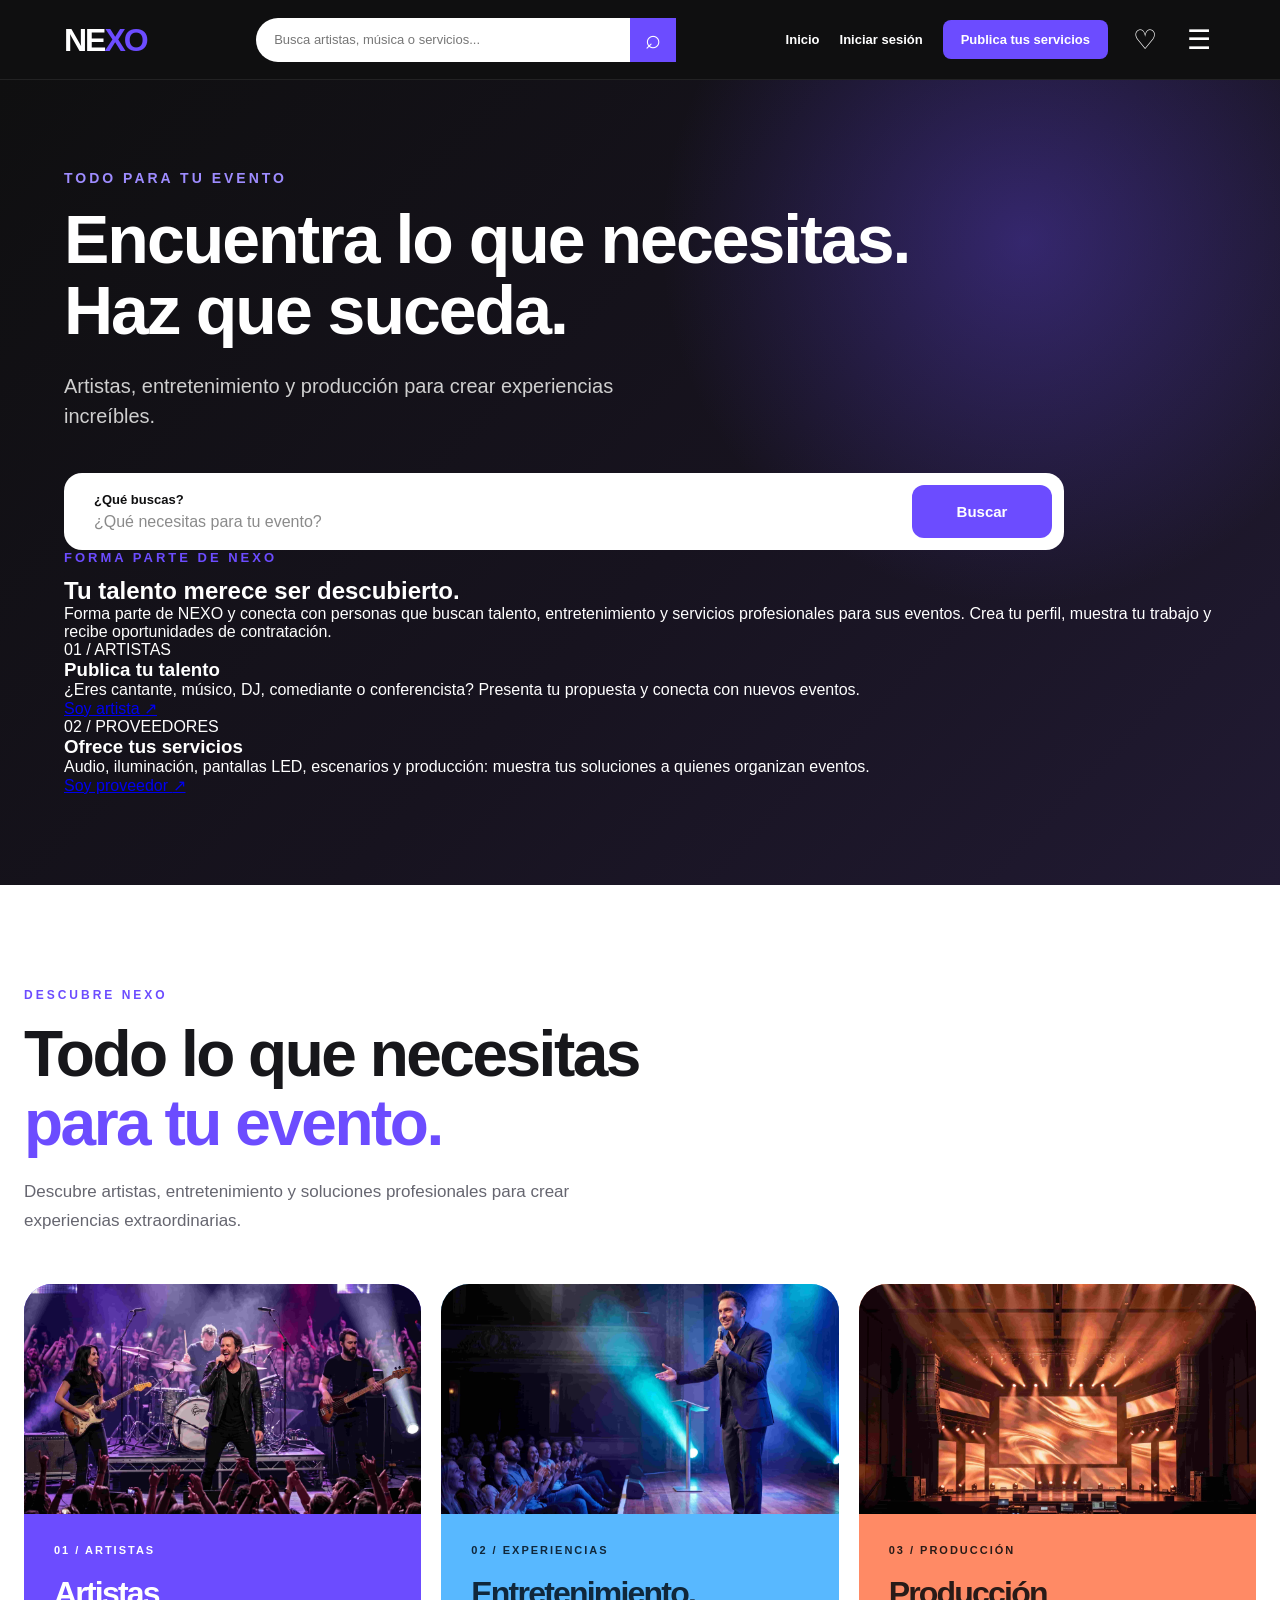
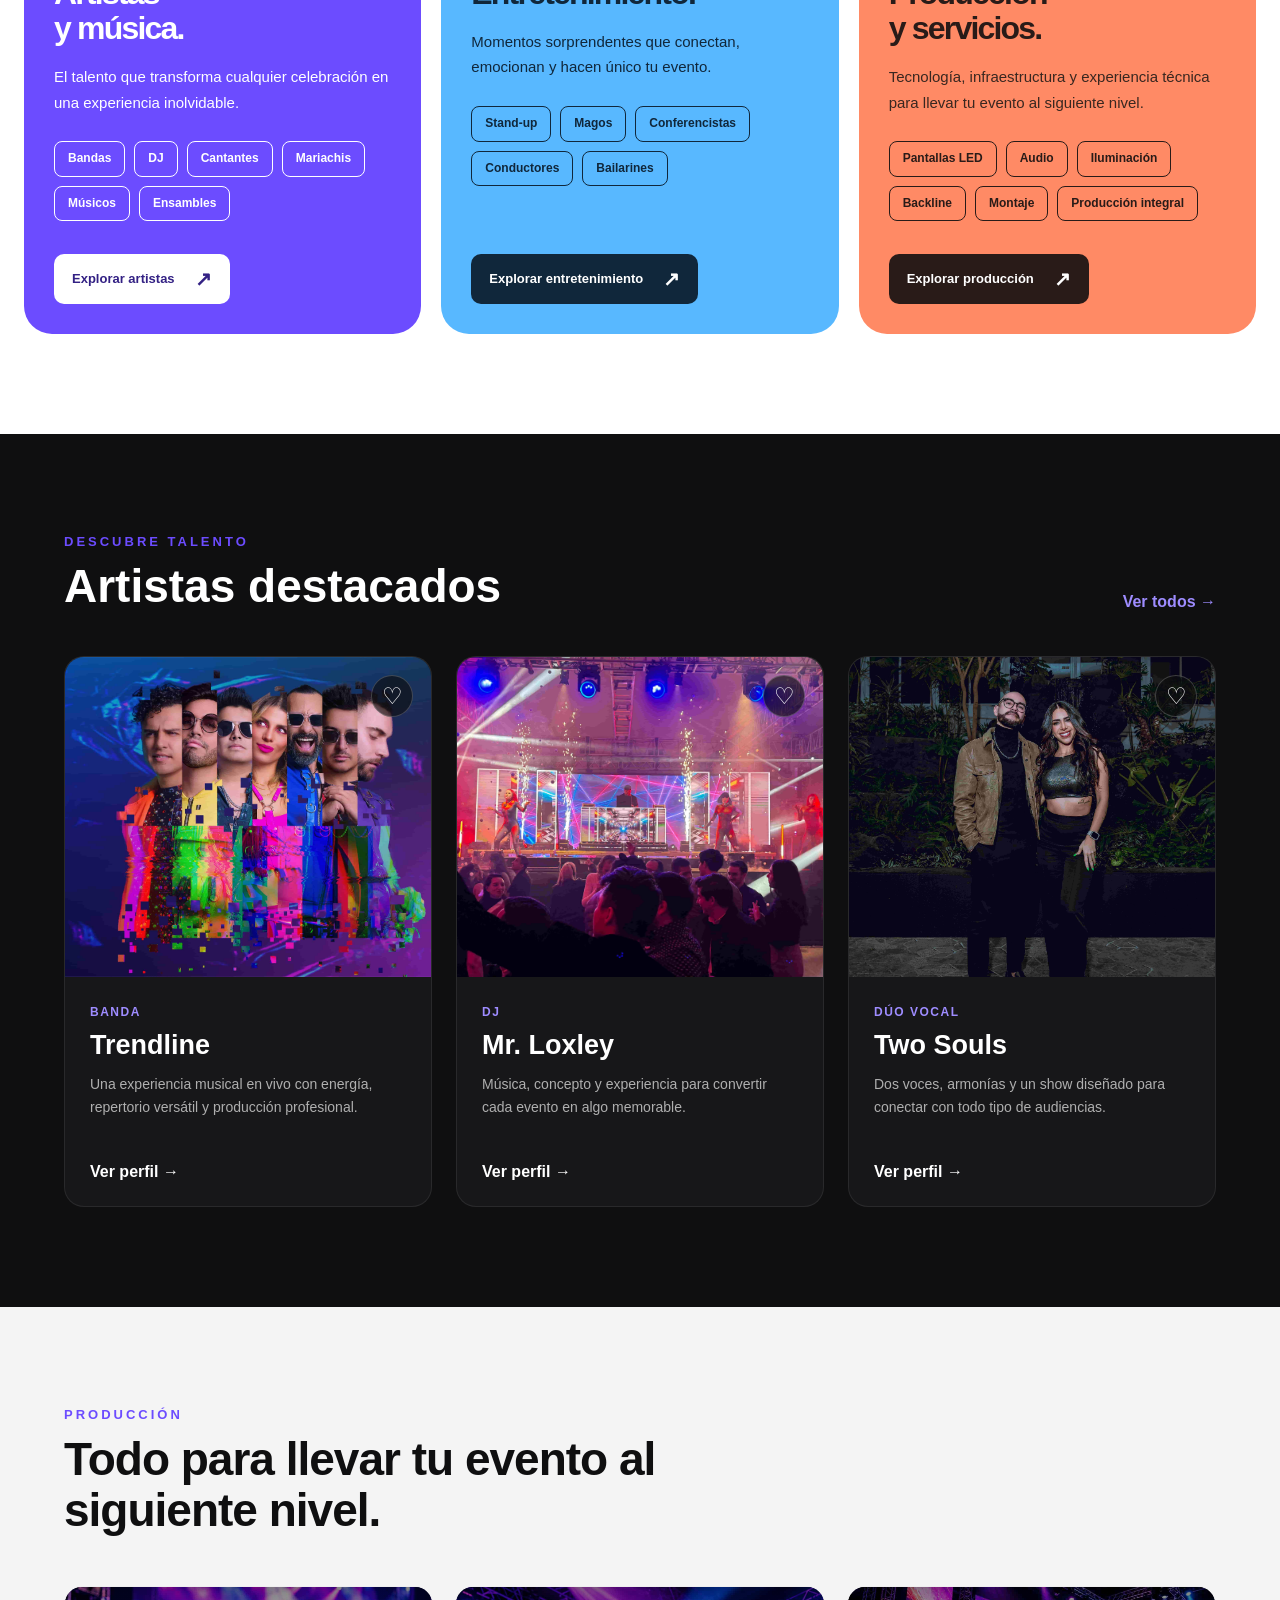
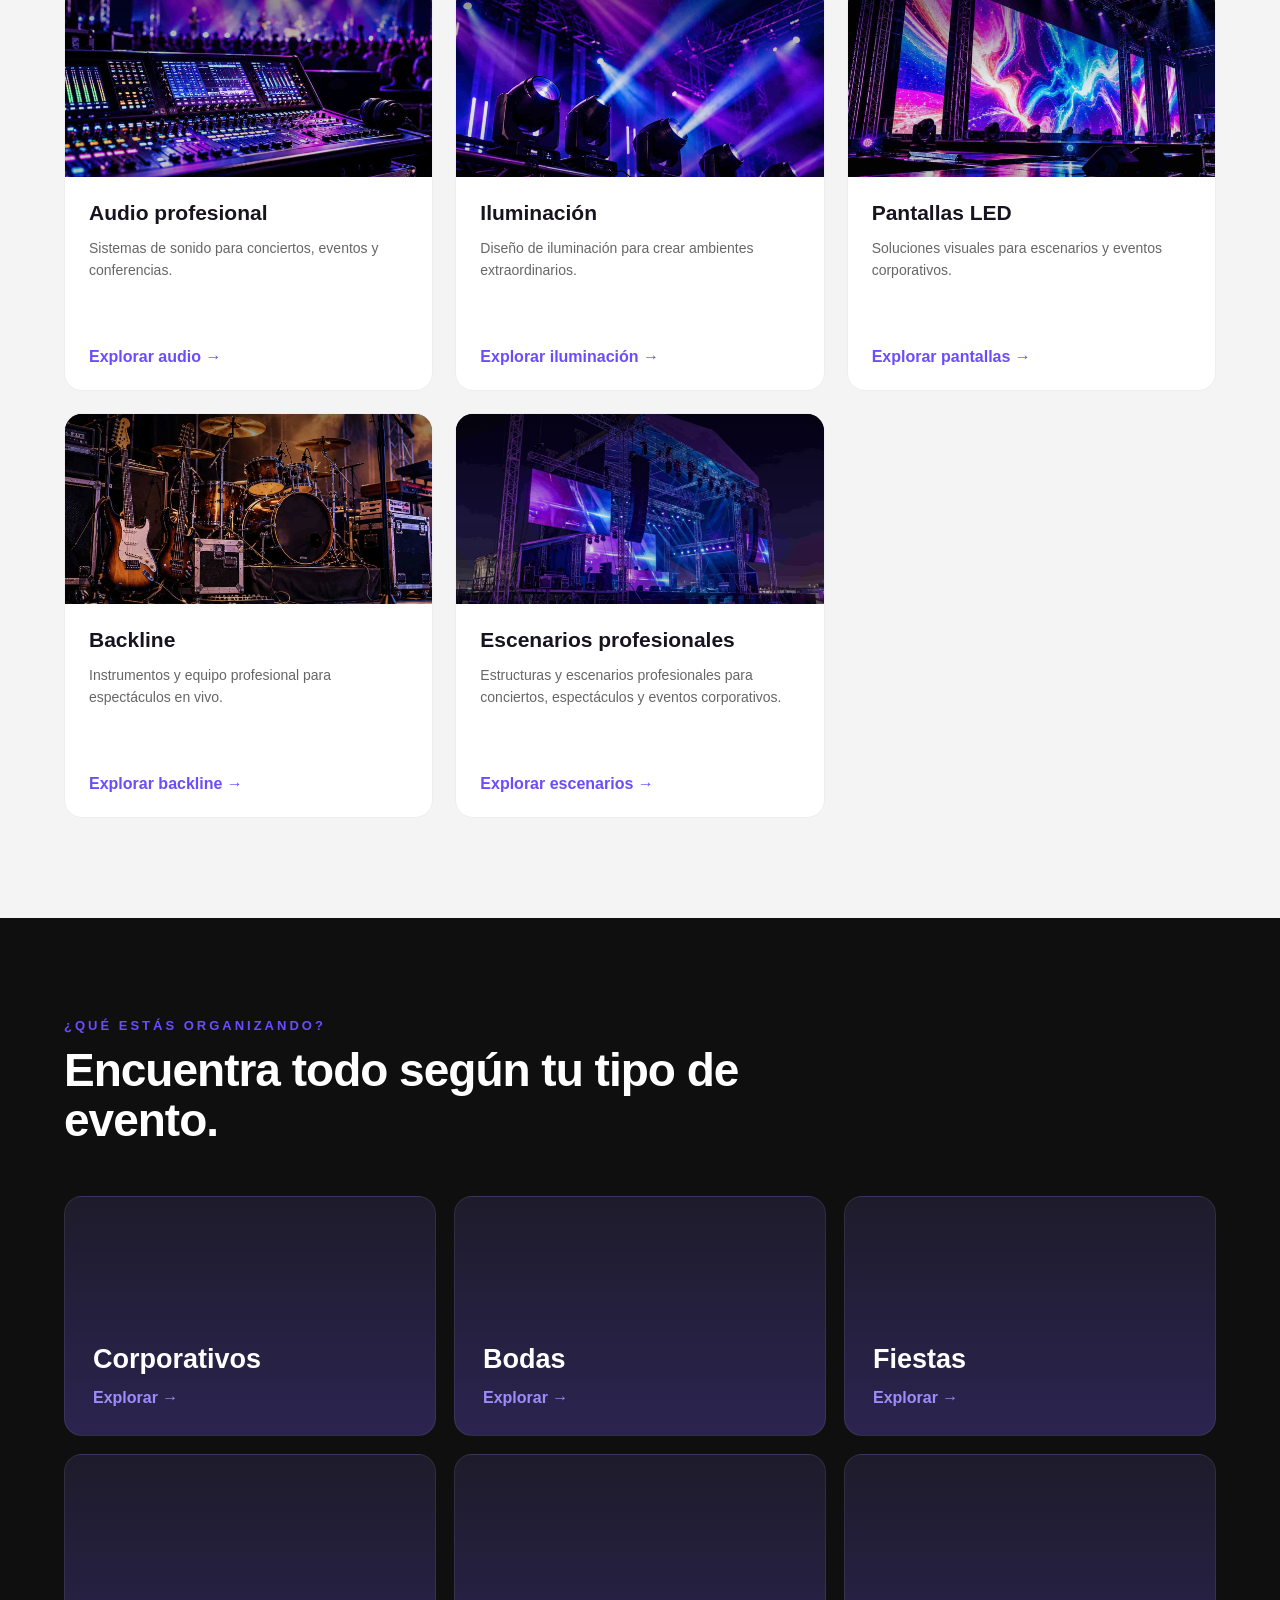
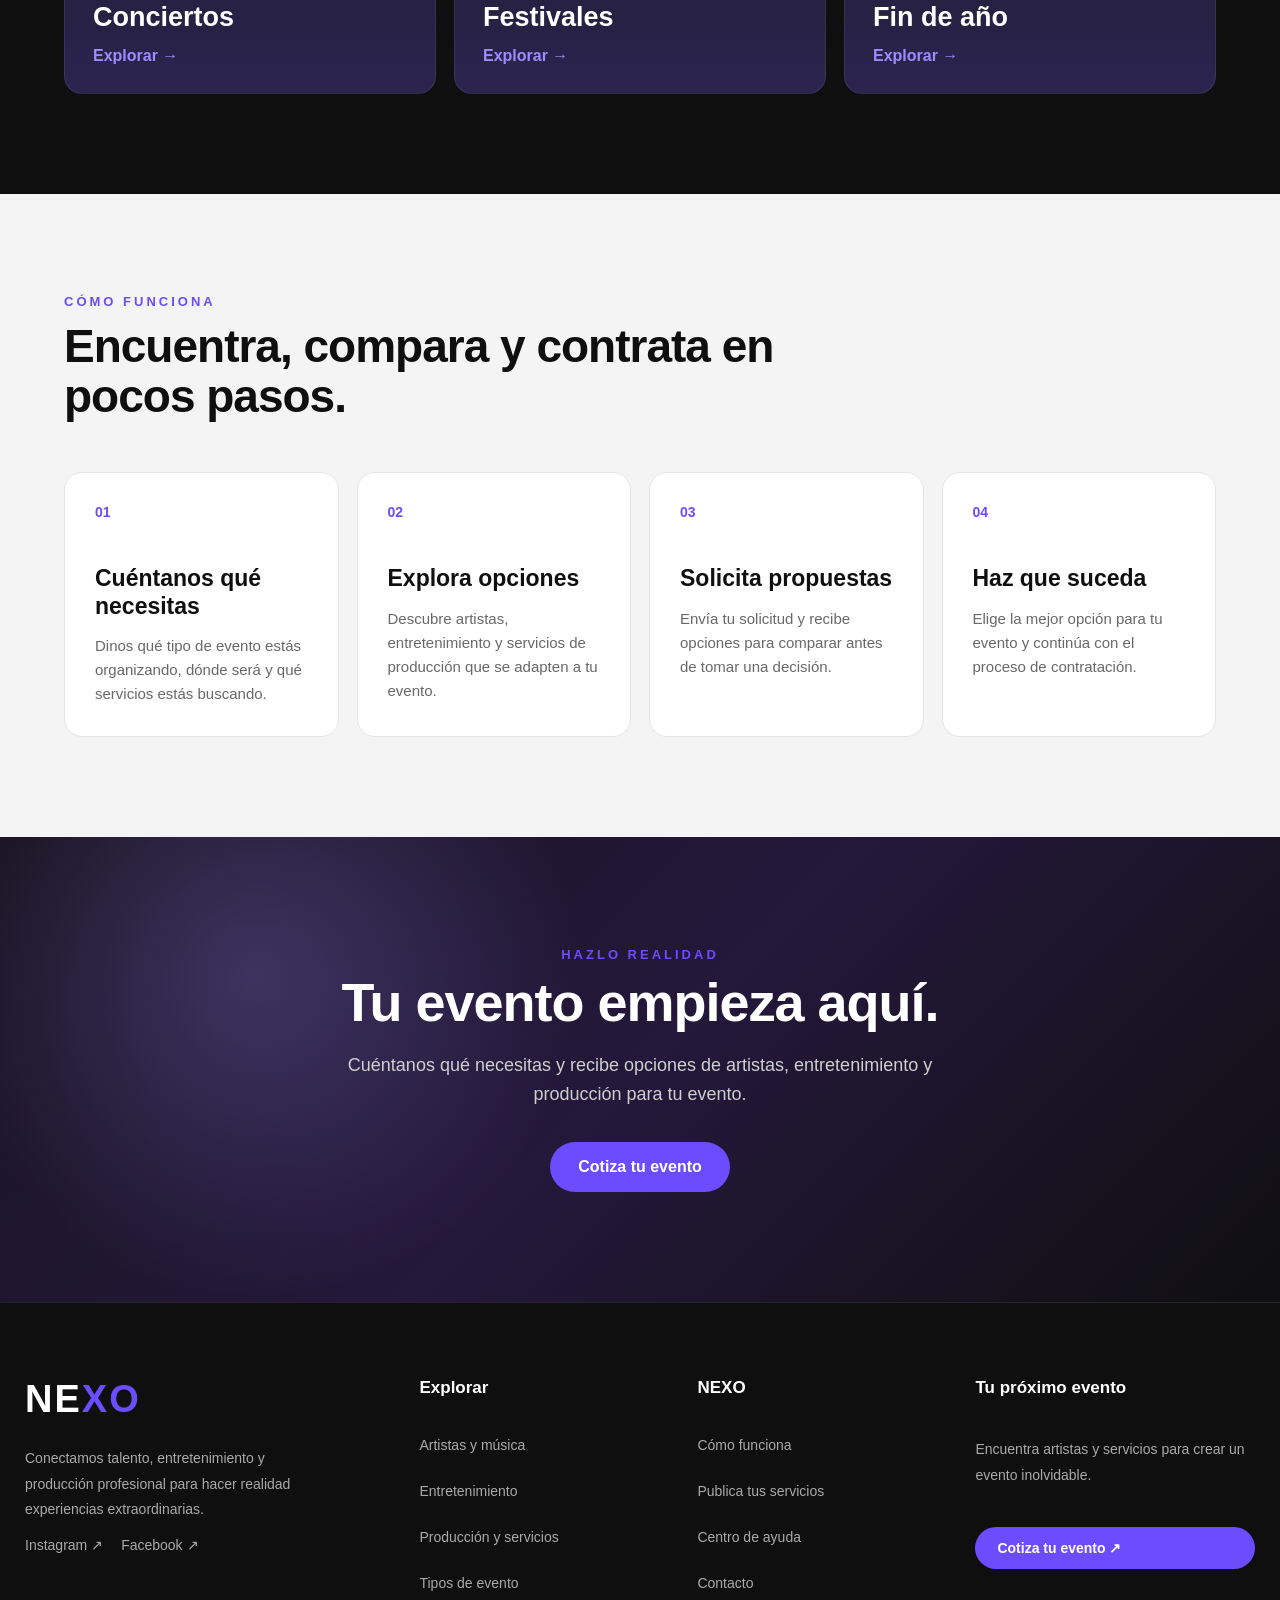
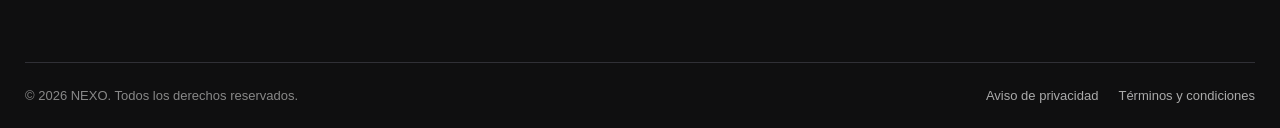
==== commit 82d9abd7: "Modify header style and update footer links" ====
--- a/index.html
+++ b/index.html
@@ -11,7 +11,7 @@
 
     <style>
         /* Autocompletado único de NEXO: aislado de los botones generales */
-        .nexo-header { position: relative; z-index: 100; overflow: visible; }
+        .nexo-header { position: sticky; top: 0; z-index: 1000; overflow: visible; }
         .nexo-header-buscador,
         .campo-busqueda.nexo-autocomplete-contenedor {
             position: relative;
@@ -103,7 +103,7 @@
 	<style>
 .nexo-produccion-grid {
     display: grid;
-    grid-template-columns: repeat(4, minmax(0, 1fr));
+    grid-template-columns: repeat(3, minmax(0, 1fr));
     gap: 22px;
 }
 
@@ -168,6 +168,7 @@
 .nexo-foto-backline {
     background-image: url("assets/images/produccion-backline.jpg");
 }
+.nexo-foto-escenarios { background-image: url("assets/images/produccion-escenarios.jpg"); }
 
 .nexo-produccion-info {
     padding: 24px;
@@ -399,6 +400,8 @@
 
 
         <div class="nexo-header-acciones">
+
+            <a href="index.html" class="nexo-login nexo-inicio">Inicio</a>
 
             <a href="pages/login.html" class="nexo-login">
                 Iniciar sesión
@@ -493,9 +496,9 @@
          HERO PRINCIPAL
     ========================================= -->
 
-    <section class="hero">
-
-        <div class="hero-contenido">
+    <section class="hero nexo-hero-integrado">
+        <div class="hero-contenido nexo-hero-grid">
+            <div class="nexo-hero-izquierda">
 
             <p class="hero-etiqueta">
                 TODO PARA TU EVENTO
@@ -539,30 +542,32 @@
                 </div>
 
 
-                <div class="campo-busqueda">
-
-                    <label for="busqueda-ciudad">
-                        ¿Dónde?
-                    </label>
-
-                    <input
-                        id="busqueda-ciudad"
-                        type="text"
-                        name="ciudad"
-                        placeholder="Ciudad de México"
-                    >
-
-                </div>
-
-
                 <button type="submit">
                     Buscar
                 </button>
 
             </form>
 
-        </div>
-
+                    </div>
+            <aside class="nexo-hero-derecha" aria-labelledby="nexo-unete-titulo">
+
+        <p class="seccion-etiqueta">FORMA PARTE DE NEXO</p>
+        <h2 id="nexo-unete-titulo">Tu talento merece ser descubierto.</h2>
+        <p class="nexo-unete-intro">Forma parte de NEXO y conecta con personas que buscan talento, entretenimiento y servicios profesionales para sus eventos. Crea tu perfil, muestra tu trabajo y recibe oportunidades de contratación.</p>
+        <div class="nexo-unete-grid">
+          <article class="nexo-unete-card">
+            <span>01 / ARTISTAS</span><h3>Publica tu talento</h3>
+            <p>¿Eres cantante, músico, DJ, comediante o conferencista? Presenta tu propuesta y conecta con nuevos eventos.</p>
+            <a href="pages/registro.html?tipo=artista">Soy artista <span aria-hidden="true">↗</span></a>
+          </article>
+          <article class="nexo-unete-card">
+            <span>02 / PROVEEDORES</span><h3>Ofrece tus servicios</h3>
+            <p>Audio, iluminación, pantallas LED, escenarios y producción: muestra tus soluciones a quienes organizan eventos.</p>
+            <a href="pages/registro.html?tipo=proveedor">Soy proveedor <span aria-hidden="true">↗</span></a>
+          </article>
+        </div>
+                  </aside>
+        </div>
     </section>
 
 
@@ -811,6 +816,8 @@
 
                 </article>
 
+
+
             </div>
 
         </div>
@@ -821,6 +828,9 @@
     <!-- =========================================
          ARTISTAS DESTACADOS
     ========================================= -->
+
+
+
 
     <section class="artistas-destacados">
 
@@ -873,7 +883,7 @@
                     <div class="artista-info">
 
                         <span class="artista-categoria">
-                            BANDA · CDMX
+                            BANDA
                         </span>
 
                         <h3>Trendline</h3>
@@ -914,7 +924,7 @@
                     <div class="artista-info">
 
                         <span class="artista-categoria">
-                            DJ · CDMX
+                            DJ
                         </span>
 
                         <h3>Mr. Loxley</h3>
@@ -955,7 +965,7 @@
                     <div class="artista-info">
 
                         <span class="artista-categoria">
-                            DÚO VOCAL · CDMX
+                            DÚO VOCAL
                         </span>
 
                         <h3>Two Souls</h3>
@@ -1003,7 +1013,7 @@
 
     <article class="produccion-card nexo-produccion-card">
         <div class="nexo-produccion-foto nexo-foto-audio">
-            <span>01 / AUDIO</span>
+        
         </div>
         <div class="nexo-produccion-info">
             <h3>Audio profesional</h3>
@@ -1016,7 +1026,6 @@
 
     <article class="produccion-card nexo-produccion-card">
         <div class="nexo-produccion-foto nexo-foto-iluminacion">
-            <span>02 / ILUMINACIÓN</span>
         </div>
         <div class="nexo-produccion-info">
             <h3>Iluminación</h3>
@@ -1029,7 +1038,6 @@
 
     <article class="produccion-card nexo-produccion-card">
         <div class="nexo-produccion-foto nexo-foto-led">
-            <span>03 / PANTALLAS LED</span>
         </div>
         <div class="nexo-produccion-info">
             <h3>Pantallas LED</h3>
@@ -1042,7 +1050,6 @@
 
     <article class="produccion-card nexo-produccion-card">
         <div class="nexo-produccion-foto nexo-foto-backline">
-            <span>04 / BACKLINE</span>
         </div>
         <div class="nexo-produccion-info">
             <h3>Backline</h3>
@@ -1053,6 +1060,15 @@
         </div>
     </article>
 
+    <article class="produccion-card nexo-produccion-card">
+      <div class="nexo-produccion-foto nexo-foto-escenarios"></div>
+      <div class="nexo-produccion-info">
+        <h3>Escenarios profesionales</h3>
+        <p>Estructuras y escenarios profesionales para conciertos, espectáculos y eventos corporativos.</p>
+        <a href="pages/produccion.html?categoria=escenarios">Explorar escenarios →</a>
+      </div>
+    </article>
+
 </div>
 
         </div>
@@ -1248,7 +1264,7 @@
             <!-- MARCA -->
             <div class="nexo-footer-marca">
 
-                <a href="../index.html" class="nexo-footer-logo">
+                <a href="index.html" class="nexo-footer-logo">
                     NE<span>XO</span>
                 </a>
 
@@ -1270,10 +1286,10 @@
 
                 <h3>Explorar</h3>
 
-                <a href="artistas.html">Artistas y música</a>
-                <a href="explorar.html?categoria=entretenimiento">Entretenimiento</a>
-                <a href="produccion.html">Producción y servicios</a>
-                <a href="eventos.html">Tipos de evento</a>
+                <a href="pages/artistas.html">Artistas y música</a>
+                <a href="pages/explorar.html?categoria=entretenimiento">Entretenimiento</a>
+                <a href="pages/produccion.html">Producción y servicios</a>
+                <a href="pages/eventos.html">Tipos de evento</a>
 
             </div>
 
@@ -1282,10 +1298,10 @@
 
                 <h3>NEXO</h3>
 
-                <a href="como-funciona.html">Cómo funciona</a>
-                <a href="proveedores.html">Publica tus servicios</a>
-                <a href="ayuda.html">Centro de ayuda</a>
-                <a href="contacto.html">Contacto</a>
+                <a href="pages/como-funciona.html">Cómo funciona</a>
+                <a href="pages/proveedores.html">Publica tus servicios</a>
+                <a href="pages/ayuda.html">Centro de ayuda</a>
+                <a href="pages/contacto.html">Contacto</a>
 
             </div>
 
@@ -1299,7 +1315,7 @@
                     para crear un evento inolvidable.
                 </p>
 
-                <a href="cotizar.html" class="nexo-footer-boton">
+                <a href="pages/cotizar.html" class="nexo-footer-boton">
                     Cotiza tu evento ↗
                 </a>
 
@@ -1312,8 +1328,8 @@
             <p>© 2026 NEXO. Todos los derechos reservados.</p>
 
             <div>
-                <a href="privacidad.html">Aviso de privacidad</a>
-                <a href="terminos.html">Términos y condiciones</a>
+                <a href="pages/privacidad.html">Aviso de privacidad</a>
+                <a href="pages/terminos.html">Términos y condiciones</a>
             </div>
 
         </div>
@@ -1643,213 +1659,7 @@
 
     })();
     </script>
-	
-	<script>
-(() => {
-
-    // =====================================
-    // NEXO - UBICACIONES DE MÉXICO
-    // =====================================
-
-    const ubicaciones = [
-        "Aguascalientes",
-        "Baja California",
-        "Baja California Sur",
-        "Campeche",
-        "Chiapas",
-        "Chihuahua",
-        "Ciudad de México",
-        "Coahuila",
-        "Colima",
-        "Durango",
-        "Estado de México",
-        "Guanajuato",
-        "Guerrero",
-        "Hidalgo",
-        "Jalisco",
-        "Michoacán",
-        "Morelos",
-        "Nayarit",
-        "Nuevo León",
-        "Oaxaca",
-        "Puebla",
-        "Querétaro",
-        "Quintana Roo",
-        "San Luis Potosí",
-        "Sinaloa",
-        "Sonora",
-        "Tabasco",
-        "Tamaulipas",
-        "Tlaxcala",
-        "Veracruz",
-        "Yucatán",
-        "Zacatecas"
-    ];
-
-    const input = document.getElementById("busqueda-ciudad");
-
-    if (!input) return;
-
-    const contenedor = input.closest(".campo-busqueda");
-
-    if (!contenedor) return;
-
-    contenedor.style.position = "relative";
-
-    // =====================================
-    // CREAR LISTA
-    // =====================================
-
-    const lista = document.createElement("div");
-
-    lista.className = "nexo-autocomplete-lista";
-
-    lista.style.position = "absolute";
-    lista.style.top = "100%";
-    lista.style.left = "0";
-    lista.style.width = "100%";
-    lista.style.zIndex = "9999";
-
-    lista.hidden = true;
-
-    contenedor.appendChild(lista);
-
-    // =====================================
-    // NORMALIZAR TEXTO
-    // =====================================
-
-    function normalizar(texto) {
-
-        return texto
-            .normalize("NFD")
-            .replace(/[\u0300-\u036f]/g, "")
-            .toLowerCase()
-            .trim();
-
-    }
-
-    // =====================================
-    // MOSTRAR SUGERENCIAS
-    // =====================================
-
-    function mostrar() {
-
-        const consulta = normalizar(input.value);
-
-        lista.replaceChildren();
-
-        if (!consulta) {
-            lista.hidden = true;
-            return;
-        }
-
-        const resultados = ubicaciones
-            .filter(ubicacion =>
-                normalizar(ubicacion).includes(consulta)
-            )
-            .sort((a, b) => {
-
-                const nombreA = normalizar(a);
-                const nombreB = normalizar(b);
-
-                const prioridad = nombre => {
-
-                    if (nombre === consulta) return 0;
-
-                    if (nombre.startsWith(consulta)) return 1;
-
-                    if (
-                        nombre.split(" ").some(
-                            palabra => palabra.startsWith(consulta)
-                        )
-                    ) return 2;
-
-                    return 3;
-
-                };
-
-                return prioridad(nombreA) - prioridad(nombreB);
-
-            })
-            .slice(0, 8);
-
-        resultados.forEach(ubicacion => {
-
-            const opcion = document.createElement("button");
-
-            opcion.type = "button";
-            opcion.className = "nexo-autocomplete-opcion";
-
-            const nombre = document.createElement("span");
-
-            nombre.textContent = ubicacion;
-
-            opcion.appendChild(nombre);
-
-            opcion.addEventListener("click", () => {
-
-                input.value = ubicacion;
-
-                lista.hidden = true;
-
-                input.focus();
-
-            });
-
-            lista.appendChild(opcion);
-
-        });
-
-        // PERMITIR UBICACIONES NO INCLUIDAS
-
-        const otra = document.createElement("button");
-
-        otra.type = "button";
-        otra.className = "nexo-autocomplete-todos";
-
-        otra.textContent = `Usar "${input.value.trim()}" como ubicación`;
-
-        otra.addEventListener("click", () => {
-
-            input.value = input.value.trim();
-
-            lista.hidden = true;
-
-        });
-
-        lista.appendChild(otra);
-
-        lista.hidden = false;
-
-    }
-
-    // =====================================
-    // EVENTOS
-    // =====================================
-
-    input.addEventListener("input", mostrar);
-
-    input.addEventListener("focus", mostrar);
-
-    input.addEventListener("keydown", evento => {
-
-        if (evento.key === "Escape") {
-            lista.hidden = true;
-        }
-
-    });
-
-    document.addEventListener("click", evento => {
-
-        if (!contenedor.contains(evento.target)) {
-            lista.hidden = true;
-        }
-
-    });
-
-})();
-</script>
 
 </body>
 
-</html>+</html>
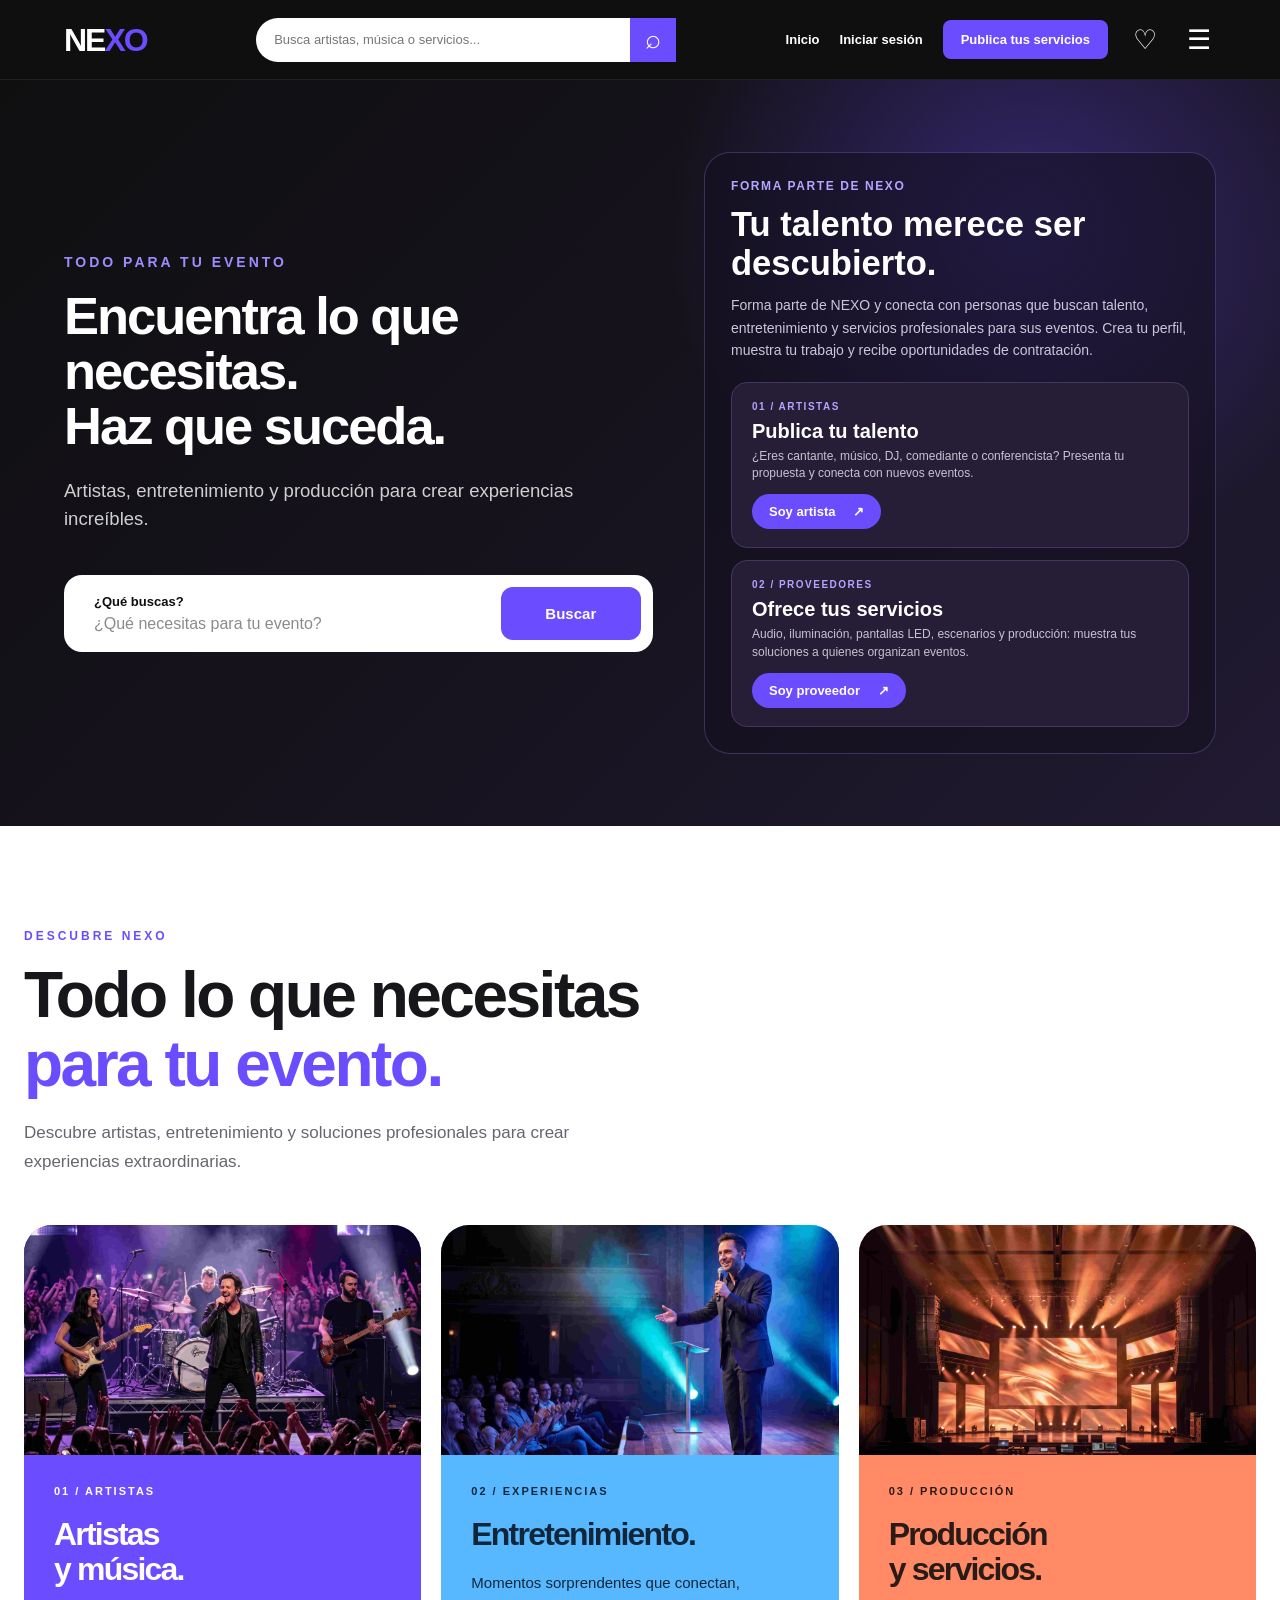
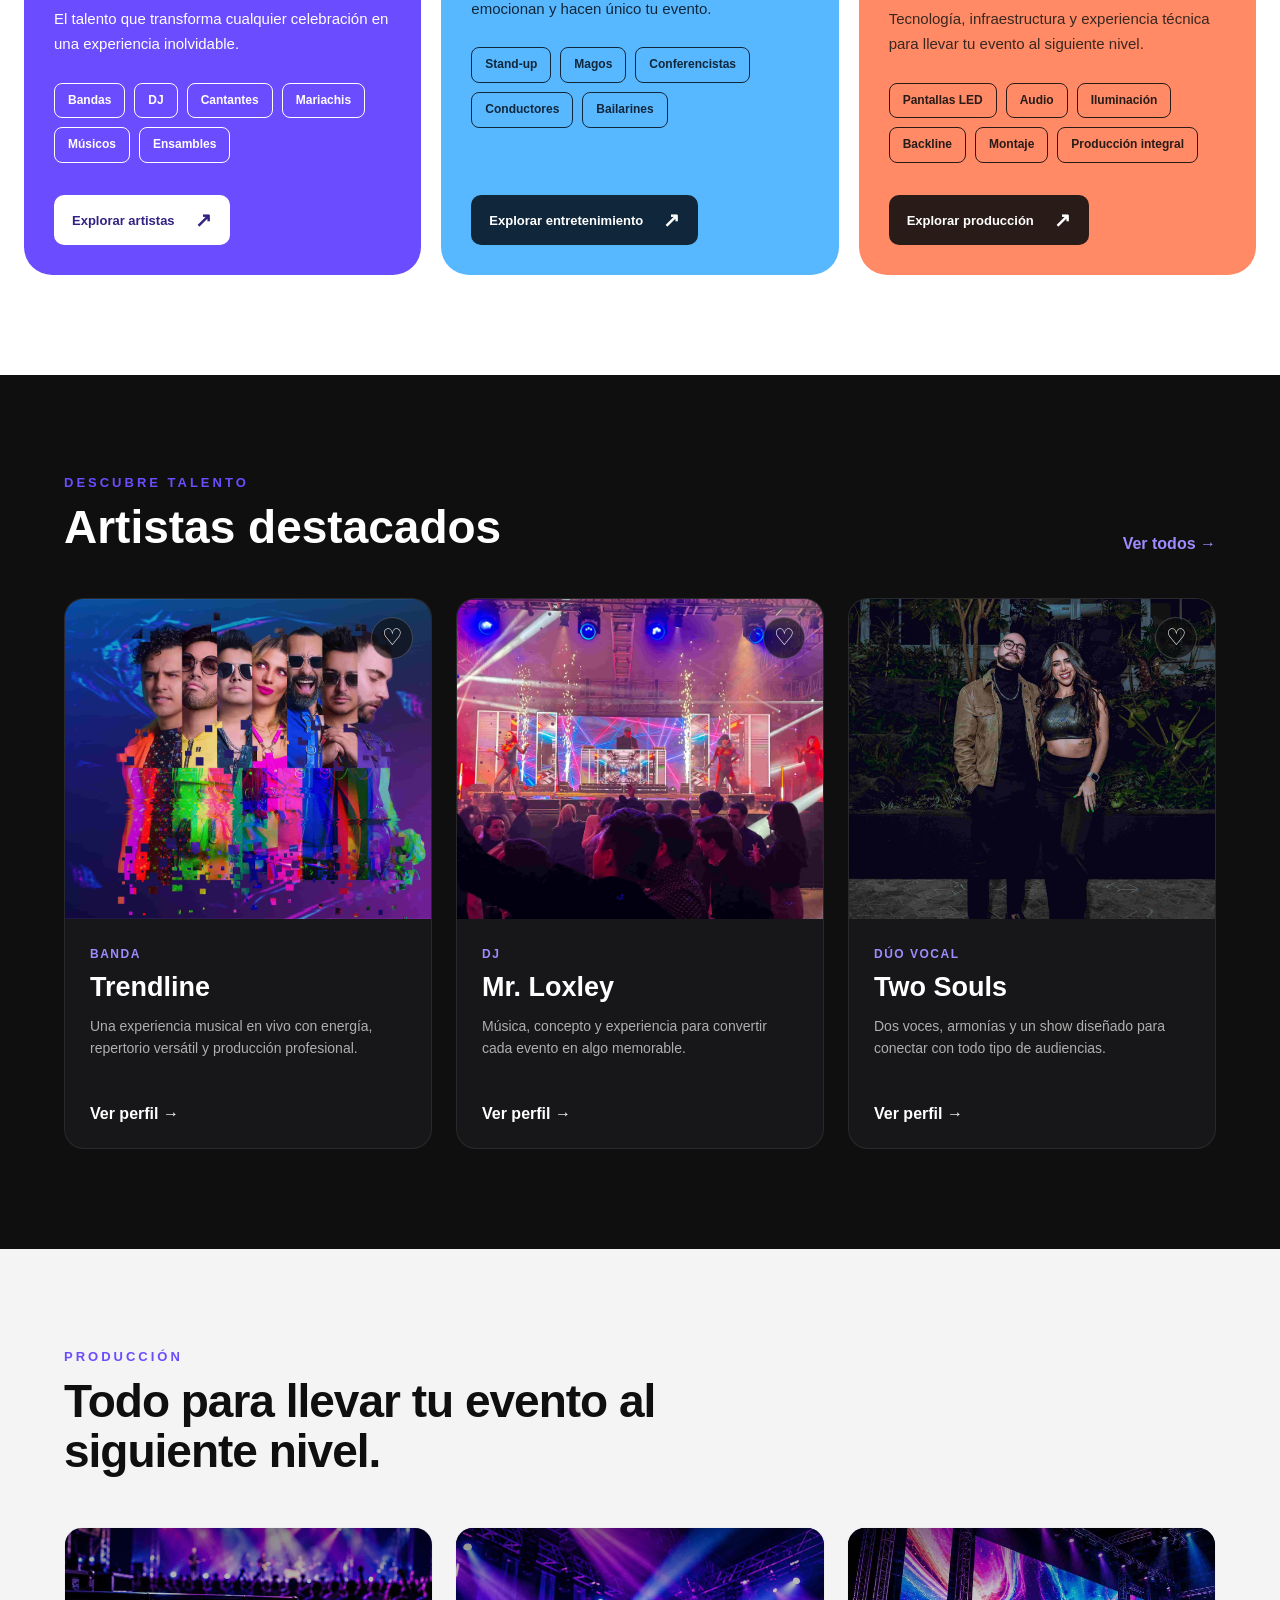
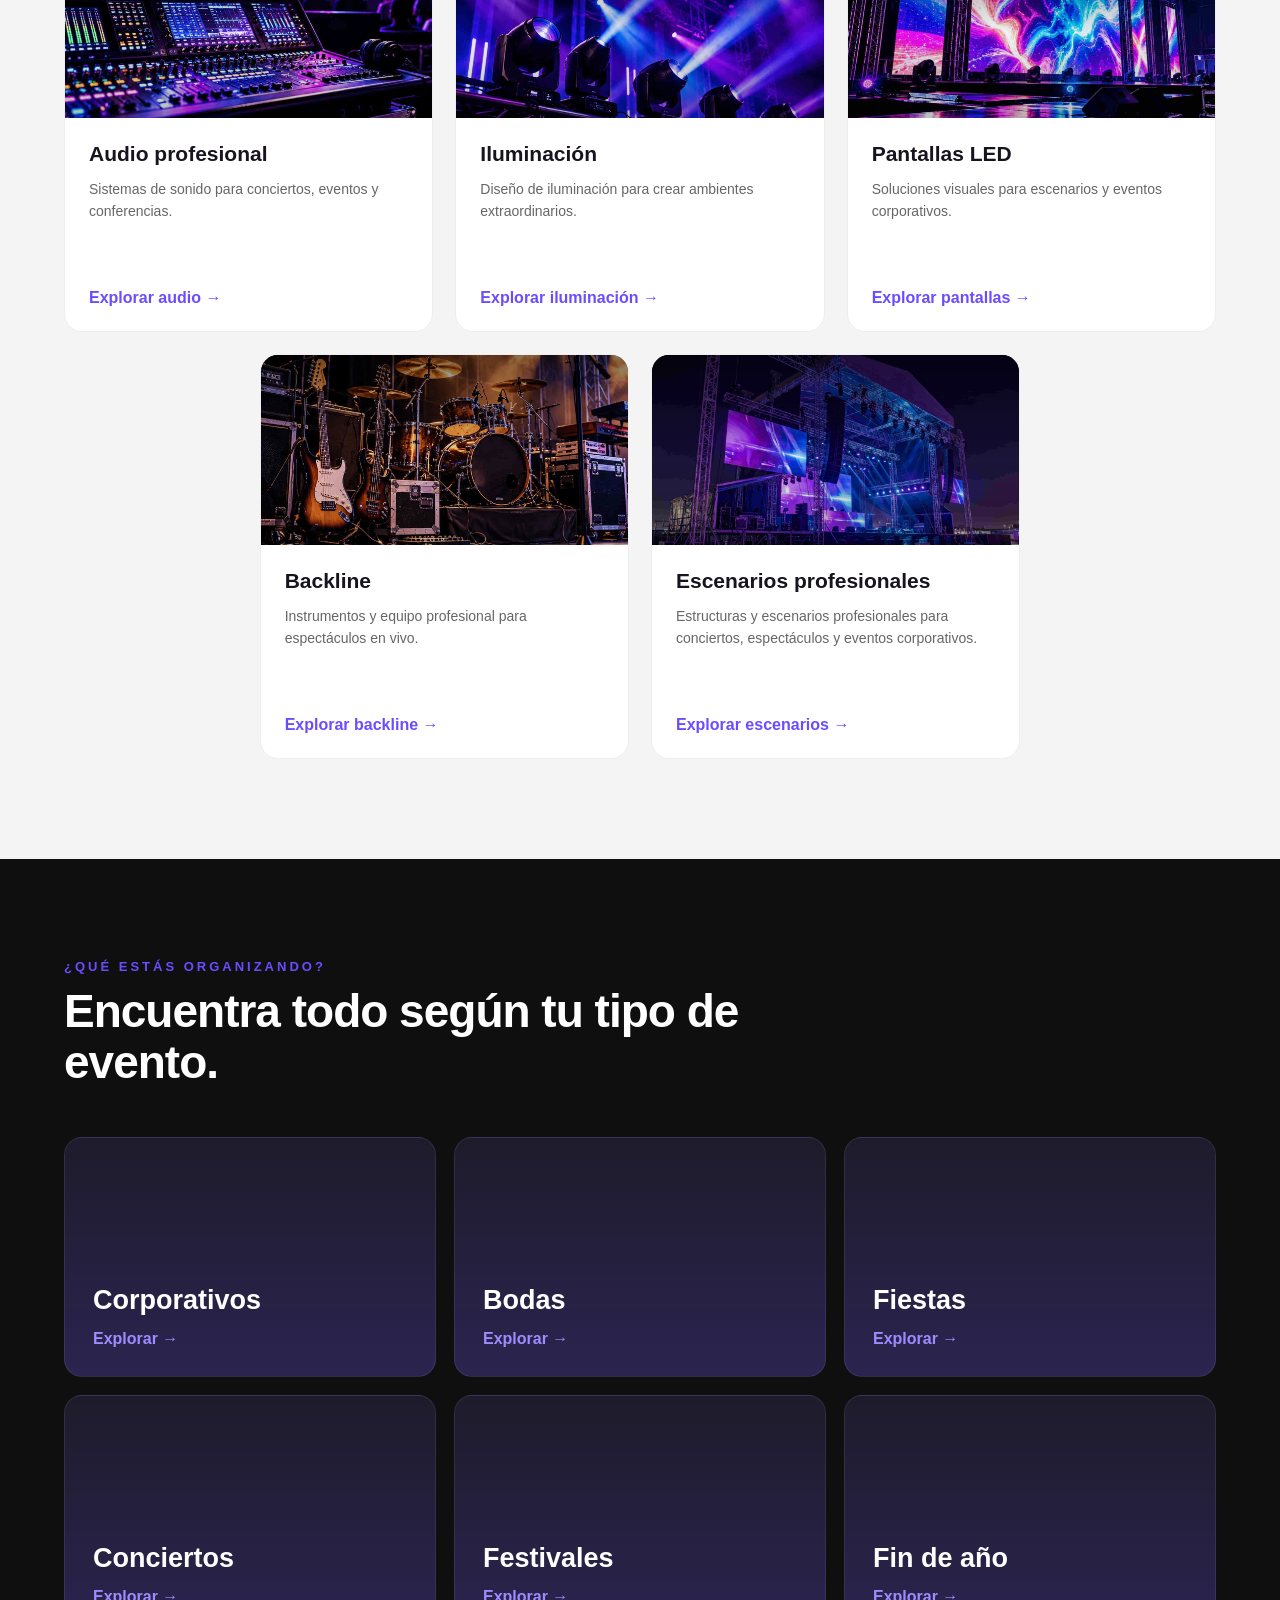
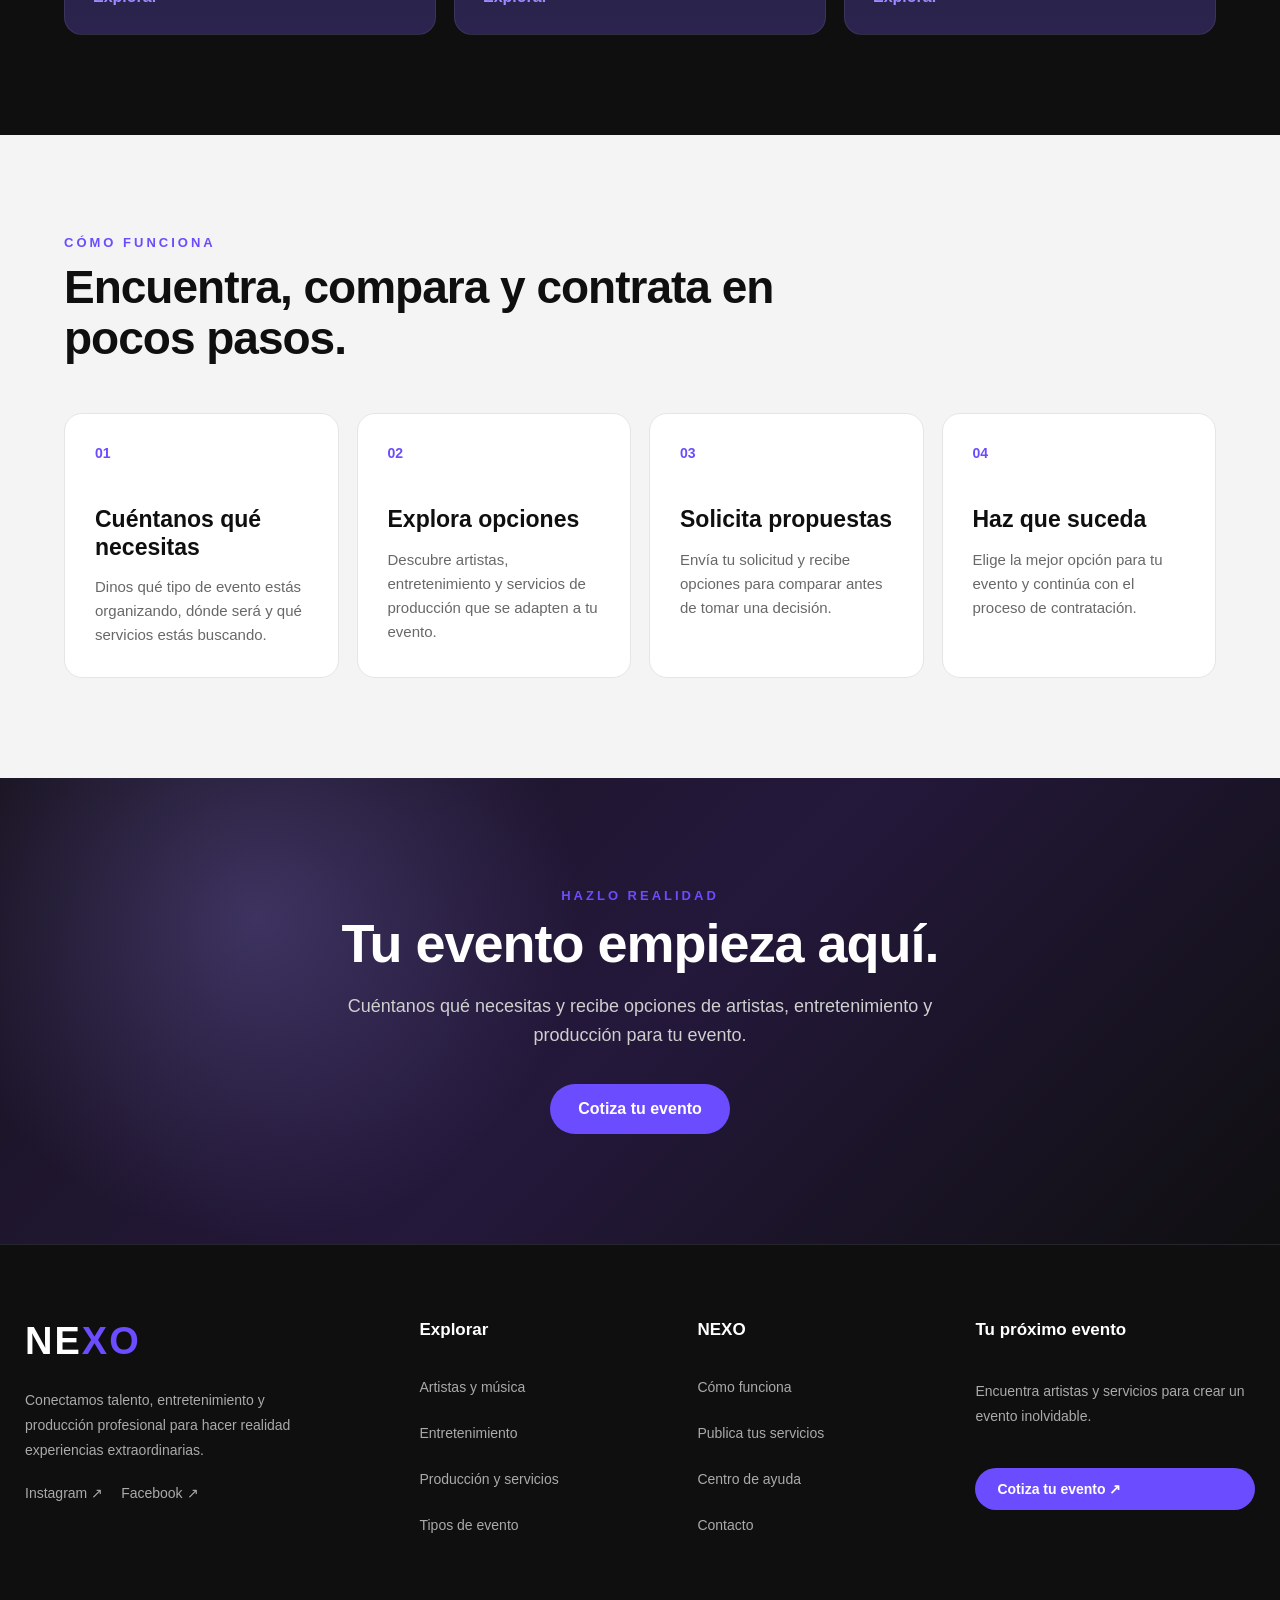
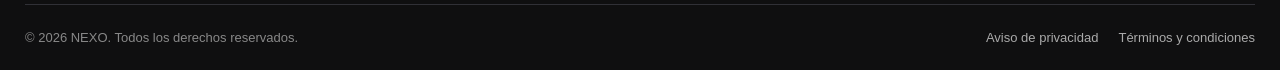
==== commit 00c3562c: "Enhance category search and autocomplete features Added styles for category search and improved auto" ====
--- a/index.html
+++ b/index.html
@@ -358,6 +358,107 @@
     }
 }
 </style>
+	
+	<style>
+/* =====================================
+   NEXO — BUSCADOR POR CATEGORÍAS
+===================================== */
+
+.campo-busqueda {
+    position: relative;
+}
+
+.nexo-filtros-buscador {
+    position: absolute;
+    top: calc(100% + 10px);
+    left: 0;
+    width: 100%;
+    min-width: min(350px, 90vw);
+    max-height: min(440px, 65vh);
+    overflow-y: auto;
+    background: #FFFFFF;
+    border: 1px solid #E9E6F5;
+    border-radius: 16px;
+    padding: 18px;
+    box-shadow: 0 15px 40px rgba(0,0,0,0.15);
+    z-index: 10000;
+    box-sizing: border-box;
+}
+
+.nexo-filtros-buscador[hidden] {
+    display: none !important;
+}
+
+/* CONTENEDOR DE OPCIONES */
+
+#nexo-filtros-opciones {
+    display: flex;
+    flex-wrap: wrap;
+    gap: 10px;
+}
+
+/* BURBUJAS */
+
+.buscador .nexo-filtro-burbuja {
+    display: inline-flex;
+    align-items: center;
+    justify-content: center;
+    width: auto;
+    height: auto;
+    min-height: 38px;
+    padding: 9px 15px;
+    border: 1px solid #E6E0FF;
+    border-radius: 25px;
+    background: #F5F2FF;
+    color: #6C4CFF;
+    font-family: inherit;
+    font-size: 13px;
+    font-weight: 600;
+    line-height: 1.3;
+    text-align: center;
+    cursor: pointer;
+    transition: all 0.2s ease;
+}
+
+.buscador .nexo-filtro-burbuja:hover,
+.buscador .nexo-filtro-burbuja:focus-visible {
+    background: #6C4CFF;
+    color: #FFFFFF;
+    border-color: #6C4CFF;
+    transform: none;
+}
+
+/* BOTÓN PARA REGRESAR */
+
+.buscador .nexo-filtro-volver {
+    width: 100%;
+    height: auto;
+    margin-bottom: 12px;
+    padding: 8px 0;
+    border: none;
+    background: transparent;
+    color: #6C4CFF;
+    font-size: 13px;
+    font-weight: 700;
+    text-align: left;
+    cursor: pointer;
+}
+
+/* VERSIÓN MÓVIL */
+
+@media (max-width: 600px) {
+    .nexo-filtros-buscador {
+        min-width: 0;
+        width: 100%;
+        padding: 14px;
+    }
+
+    .buscador .nexo-filtro-burbuja {
+        font-size: 12px;
+        padding: 8px 12px;
+    }
+}
+</style>
 
 </head>
 
@@ -525,6 +626,11 @@
             >
 
                 <div class="campo-busqueda">
+					<div class="nexo-filtros-buscador" id="nexo-filtros-buscador" hidden>
+
+    <div id="nexo-filtros-opciones"></div>
+
+</div>
 
                     <label for="busqueda-servicio">
                         ¿Qué buscas?
@@ -1344,319 +1450,159 @@
     ========================================= -->
 
     <script src="script.js"></script>
-
-
-    <!-- =========================================
-         NEXO — BÚSQUEDA RÁPIDA
-    ========================================= -->
-
     <script>
+    /* NEXO: clasificación compartida entre búsqueda visual y autocompletado */
     (() => {
-
-        const catalogo = [
-
-    // =====================================
-    // ARTISTAS DESTACADOS
-    // =====================================
-
-    ["Trendline", "Banda de covers"],
-    ["Mr. Loxley", "DJ y entretenimiento"],
-    ["Two Souls", "Dúo vocal"],
-    ["Andreas Zanetti", "Pianista y comediante"],
-    ["Michelle Rodríguez", "Stand-up y conferencias"],
-    ["Tr3mens", "Trío instrumental"],
-    ["Percy", "Cantante"],
-
-    // =====================================
-    // ARTISTAS Y MÚSICA
-    // =====================================
-
-    ["Bandas de covers", "Artistas y música"],
-    ["Bandas de rock", "Artistas y música"],
-    ["Bandas de pop", "Artistas y música"],
-    ["Cantantes", "Artistas y música"],
-    ["Cantantes solistas", "Artistas y música"],
-    ["Dúos vocales", "Artistas y música"],
-    ["DJ", "Artistas y música"],
-    ["DJ para eventos", "Artistas y música"],
-    ["DJ para bodas", "Artistas y música"],
-    ["DJ + performance", "Artistas y música"],
-    ["Mariachi", "Artistas y música"],
-    ["Tríos musicales", "Artistas y música"],
-    ["Saxofonista", "Artistas y música"],
-    ["Pianista", "Artistas y música"],
-    ["Violinista", "Artistas y música"],
-    ["Guitarrista", "Artistas y música"],
-    ["Músicos", "Artistas y música"],
-    ["Ensambles musicales", "Artistas y música"],
-    ["Orquestas", "Artistas y música"],
-
-    // =====================================
-    // ENTRETENIMIENTO
-    // =====================================
-
-    ["Stand-up", "Entretenimiento"],
-    ["Comediantes", "Entretenimiento"],
-    ["Magos", "Entretenimiento"],
-    ["Mentalistas", "Entretenimiento"],
-    ["Conferencistas", "Entretenimiento"],
-    ["Conductores", "Entretenimiento"],
-    ["Maestros de ceremonias", "Entretenimiento"],
-    ["Bailarines", "Entretenimiento"],
-    ["Shows temáticos", "Entretenimiento"],
-    ["Imitadores", "Entretenimiento"],
-
-    // =====================================
-    // PRODUCCIÓN Y SERVICIOS
-    // =====================================
-
-    ["Pantallas LED", "Producción y servicios"],
-    ["Renta de pantallas LED", "Producción y servicios"],
-    ["Audio profesional", "Producción y servicios"],
-    ["Renta de audio", "Producción y servicios"],
-    ["Iluminación profesional", "Producción y servicios"],
-    ["Renta de iluminación", "Producción y servicios"],
-    ["Backline", "Producción y servicios"],
-    ["Renta de backline", "Producción y servicios"],
-    ["Escenarios", "Producción y servicios"],
-    ["Montaje de escenarios", "Producción y servicios"],
-    ["Producción de eventos", "Producción y servicios"],
-    ["Producción integral", "Producción y servicios"],
-    ["Producción de conciertos", "Producción y servicios"],
-    ["Producción de eventos corporativos", "Producción y servicios"]
-
-];
-
-        function normalizar(valor) {
-
-            return valor
-                .normalize("NFD")
-                .replace(/[\u0300-\u036f]/g, "")
-                .toLowerCase()
-                .trim();
-
+      const talento = {
+        "Cantantes y solistas": ["Solista femenino", "Solista masculino", "Dúos vocales", "Cantantes con banda", "Cantantes de música versátil"],
+        "Bandas y grupos musicales": ["Grupos de covers", "Grupos versátiles", "Bandas de rock", "Grupos pop", "Bandas de música original", "Grupos de música regional"],
+        "Música tradicional y ensambles": ["Mariachis", "Tríos románticos", "Norteños", "Bandas sinaloenses", "Rondallas", "Orquestas", "Big Bands", "Cuartetos", "Ensambles"],
+        "Músicos e instrumental": ["Pianistas y tecladistas", "Violinistas", "Saxofonistas", "Guitarristas", "Bajistas", "Bateristas y percusionistas", "Trompetistas", "Flautistas", "Violonchelistas", "Arpistas", "Música clásica e instrumental"],
+        "DJ y experiencias musicales": ["DJ para bodas", "DJ para eventos corporativos", "DJ para fiestas privadas", "DJ con performance", "Música electrónica", "Música versátil"],
+        "Comedia y humor": ["Stand-up comedy", "Comediantes", "Improvisación", "Comedia musical", "Shows de humor"],
+        "Magia y espectáculos": ["Magos", "Ilusionistas", "Mentalistas", "Hipnotistas", "Imitadores", "Shows temáticos"],
+        "Danza y performance": ["Bailarines profesionales", "Compañías de danza", "Shows coreográficos", "Performance artístico", "Espectáculos circenses"],
+        "Conferencistas": ["Motivacionales", "Empresariales", "Liderazgo", "Desarrollo personal", "Tecnología e innovación", "Bienestar"],
+        "Conductores y presentadores": ["Maestros de ceremonias", "Conductoras", "Conductores", "Presentadores corporativos", "Animadores de eventos"],
+        "Entretenimiento infantil": ["Shows infantiles", "Payasos", "Magos infantiles", "Personajes temáticos", "Cuentacuentos", "Animadores infantiles"],
+        "Actores y talento escénico": ["Actrices", "Actores", "Talento para eventos", "Personajes caracterizados", "Teatro en vivo"]
+      };
+      const produccion = ["Audio profesional", "Iluminación profesional", "Pantallas LED", "Escenarios", "Backline", "Producción integral", "Montaje de escenarios"];
+      const generos = ["Pop", "Rock", "Salsa", "Cumbia", "Regional mexicano", "Jazz", "Balada", "Versátil", "Electrónica", "Reggaetón", "Disco", "Clásica", "Norteño", "Banda", "Bolero"];
+      const conGeneros = new Set(["Cantantes y solistas", "Bandas y grupos musicales", "Música tradicional y ensambles", "DJ y experiencias musicales"]);
+      const artistas = [
+        ["Trendline", "Bandas y grupos musicales"], ["Mr. Loxley", "DJ y experiencias musicales"],
+        ["Two Souls", "Cantantes y solistas"], ["Andreas Zanetti", "Músicos e instrumental"],
+        ["Michelle Rodríguez", "Comedia y humor"], ["Tr3mens", "Músicos e instrumental"],
+        ["Percy", "Cantantes y solistas"]
+      ];
+      const normalizar = texto => texto.normalize('NFD').replace(/[\u0300-\u036f]/g, '').toLowerCase().trim();
+      const catalogo = [...artistas, ...Object.entries(talento).flatMap(([categoria, opciones]) => [
+        [categoria, 'Categoría de talento'], ...opciones.map(nombre => [nombre, categoria])
+      ]), ...produccion.map(nombre => [nombre, 'Producción y servicios'])];
+      const inputHero = document.getElementById('busqueda-servicio');
+      const menu = document.getElementById('nexo-filtros-buscador');
+      const opciones = document.getElementById('nexo-filtros-opciones');
+      const heroForm = inputHero?.closest('form');
+      let categoriaActual = '';
+      let tipoActual = '';
+
+      function render(etiquetas, onSelect, anterior) {
+        if (!menu || !opciones) return;
+        opciones.replaceChildren();
+        menu.querySelectorAll('.nexo-filtro-volver').forEach(el => el.remove());
+        if (anterior) {
+          const volver = document.createElement('button');
+          volver.type = 'button';
+          volver.className = 'nexo-filtro-volver';
+          volver.textContent = '← Volver';
+          volver.addEventListener('click', anterior);
+          opciones.before(volver);
         }
-
-
-        document
-            .querySelectorAll("form[data-nexo-autocomplete]")
-            .forEach((form, index) => {
-
-                const input = form.querySelector('input[name="q"]');
-
-                if (!input) return;
-
-                const contenedor =
-                    input.closest(".campo-busqueda") || form;
-
-                contenedor.classList.add(
-                    "nexo-autocomplete-contenedor"
-                );
-
-
-                // CREAR LISTA DE SUGERENCIAS
-
-                const lista = document.createElement("div");
-
-                lista.className = "nexo-autocomplete-lista";
-
-                lista.id = `nexo-autocomplete-${index}`;
-
-                lista.setAttribute("role", "listbox");
-
-                lista.hidden = true;
-
-                input.setAttribute("aria-controls", lista.id);
-
-                input.setAttribute("aria-expanded", "false");
-
-                contenedor.appendChild(lista);
-
-
-                // CERRAR SUGERENCIAS
-
-                function cerrar() {
-
-                    lista.hidden = true;
-
-                    lista.replaceChildren();
-
-                    input.setAttribute("aria-expanded", "false");
-
-                }
-
-
-                // MOSTRAR SUGERENCIAS
-
-                function abrir() {
-
-                    const consulta = normalizar(input.value);
-
-                    lista.replaceChildren();
-
-                    if (!consulta) {
-
-                        cerrar();
-
-                        return;
-
-                    }
-
-
-                    const coincidencias = catalogo
-    .filter(([nombre, categoria]) => {
-
-        return (
-            normalizar(nombre).includes(consulta) ||
-            normalizar(categoria).includes(consulta)
-        );
-
-    })
-    .sort((a, b) => {
-
-        function prioridad(item) {
-
-            const nombre = normalizar(item[0]);
-            const categoria = normalizar(item[1]);
-
-            // 1. Coincidencia exacta
-            if (nombre === consulta) return 0;
-
-            // 2. El nombre comienza con lo escrito
-            if (nombre.startsWith(consulta)) return 1;
-
-            // 3. Alguna palabra del nombre comienza igual
-            if (
-                nombre.split(/\s+/).some(
-                    palabra => palabra.startsWith(consulta)
-                )
-            ) return 2;
-
-            // 4. El nombre contiene las letras
-            if (nombre.includes(consulta)) return 3;
-
-            // 5. Coincidencia en categoría
-            if (categoria.startsWith(consulta)) return 4;
-
-            // 6. Coincidencia parcial en categoría
-            return 5;
+        etiquetas.forEach(etiqueta => {
+          const boton = document.createElement('button');
+          boton.type = 'button';
+          boton.className = 'nexo-filtro-burbuja';
+          boton.textContent = etiqueta;
+          boton.addEventListener('click', () => onSelect(etiqueta));
+          opciones.appendChild(boton);
+        });
+        menu.hidden = false;
+        inputHero?.setAttribute('aria-expanded', 'true');
+      }
+      function categorias() {
+        render([...Object.keys(talento), 'Producción y servicios'], elegirCategoria, null);
+      }
+      function elegirCategoria(categoria) {
+        categoriaActual = categoria;
+        render(categoria === 'Producción y servicios' ? produccion : talento[categoria], elegirTipo, categorias);
+      }
+      function elegirTipo(tipo) {
+        tipoActual = tipo;
+        if (conGeneros.has(categoriaActual)) {
+          render(['Todos los géneros', ...generos], elegirGenero, () => elegirCategoria(categoriaActual));
+        } else {
+          completar(tipo);
         }
-
-        return prioridad(a) - prioridad(b);
-
-    })
-    .slice(0, 7);
-
-
-                    // CREAR CADA SUGERENCIA
-
-                    coincidencias.forEach(([nombre, categoria]) => {
-
-                        const opcion = document.createElement("button");
-
-                        opcion.type = "button";
-
-                        opcion.className = "nexo-autocomplete-opcion";
-
-                        opcion.setAttribute("role", "option");
-
-
-                        const principal = document.createElement("span");
-
-                        principal.textContent = nombre;
-
-
-                        const detalle = document.createElement("small");
-
-                        detalle.textContent = categoria;
-
-
-                        opcion.append(principal, detalle);
-
-
-                        opcion.addEventListener("click", () => {
-
-                            input.value = nombre;
-
-                            cerrar();
-
-                            form.requestSubmit();
-
-                        });
-
-
-                        lista.appendChild(opcion);
-
-                    });
-
-
-                    // VER TODOS LOS RESULTADOS
-
-                    const verTodos = document.createElement("button");
-
-                    verTodos.type = "button";
-
-                    verTodos.className = "nexo-autocomplete-todos";
-
-                    verTodos.textContent =
-                        `Ver resultados para “${input.value.trim()}” →`;
-
-
-                    verTodos.addEventListener("click", () => {
-
-                        cerrar();
-
-                        form.requestSubmit();
-
-                    });
-
-
-                    lista.appendChild(verTodos);
-
-                    lista.hidden = false;
-
-                    input.setAttribute("aria-expanded", "true");
-
-                }
-
-
-                // ESCRIBIR EN EL BUSCADOR
-
-                input.addEventListener("input", abrir);
-
-
-                // ENFOCAR EL CAMPO
-
-                input.addEventListener("focus", abrir);
-
-
-                // CERRAR CON ESCAPE
-
-                input.addEventListener("keydown", evento => {
-
-                    if (evento.key === "Escape") {
-
-                        cerrar();
-
-                    }
-
-                });
-
-
-                // CERRAR AL HACER CLIC FUERA
-
-                document.addEventListener("click", evento => {
-
-                    if (!contenedor.contains(evento.target)) {
-
-                        cerrar();
-
-                    }
-
-                });
-
-            });
-
+      }
+      function elegirGenero(genero) {
+        completar(genero === 'Todos los géneros' ? tipoActual : `${tipoActual} ${genero}`);
+      }
+      function completar(valor) {
+        if (!inputHero || !menu) return;
+        inputHero.value = valor;
+        menu.hidden = true;
+        inputHero.setAttribute('aria-expanded', 'false');
+        inputHero.dispatchEvent(new Event('nexo:seleccion', {bubbles:true}));
+      }
+      if (inputHero && menu && opciones) {
+        inputHero.setAttribute('aria-haspopup', 'dialog');
+        inputHero.setAttribute('aria-controls', 'nexo-filtros-buscador');
+        inputHero.addEventListener('focus', () => { if (!inputHero.value.trim()) categorias(); });
+        inputHero.addEventListener('click', () => { if (!inputHero.value.trim()) categorias(); });
+        inputHero.addEventListener('input', () => {
+          menu.hidden = true;
+          inputHero.setAttribute('aria-expanded', 'false');
+        });
+        inputHero.addEventListener('keydown', e => {
+          if (e.key === 'Escape') { menu.hidden = true; inputHero.setAttribute('aria-expanded','false'); }
+        });
+        document.addEventListener('click', e => {
+          if (!menu.contains(e.target) && e.target !== inputHero) {
+            menu.hidden = true;
+            inputHero.setAttribute('aria-expanded','false');
+          }
+        });
+        heroForm?.addEventListener('submit', () => { menu.hidden = true; });
+      }
+      document.querySelectorAll('form[data-nexo-autocomplete]').forEach((form, index) => {
+        const input = form.querySelector('input[name="q"]');
+        if (!input) return;
+        const contenedor = input.closest('.campo-busqueda') || form;
+        contenedor.classList.add('nexo-autocomplete-contenedor');
+        const lista = document.createElement('div');
+        lista.className = 'nexo-autocomplete-lista';
+        lista.id = `nexo-autocomplete-${index}`;
+        lista.setAttribute('role','listbox');
+        lista.hidden = true;
+        contenedor.appendChild(lista);
+        // El HEADER y el HOME comparten sugerencias, pero el HOME conserva las burbujas al estar vacío.
+        if (input !== inputHero) input.setAttribute('aria-controls',lista.id);
+        function cerrarLista() { lista.hidden = true; lista.replaceChildren(); if (input !== inputHero) input.setAttribute('aria-expanded','false'); }
+        function sugerir() {
+          const consulta = normalizar(input.value);
+          lista.replaceChildren();
+          if (!consulta) { cerrarLista(); return; }
+          if (input === inputHero) { menu.hidden = true; inputHero.setAttribute('aria-expanded','false'); }
+          const coincidencias = catalogo.filter(([nombre, categoria]) =>
+            normalizar(nombre).includes(consulta) || normalizar(categoria).includes(consulta)
+          ).sort((a,b) => {
+            const score = item => { const nombre = normalizar(item[0]); return nombre === consulta ? 0 : nombre.startsWith(consulta) ? 1 : nombre.includes(consulta) ? 2 : 3; };
+            return score(a) - score(b);
+          }).slice(0,7);
+          coincidencias.forEach(([nombre, categoria]) => {
+            const boton = document.createElement('button');
+            boton.type = 'button'; boton.className = 'nexo-autocomplete-opcion'; boton.setAttribute('role','option');
+            const principal = document.createElement('span'); principal.textContent = nombre;
+            const detalle = document.createElement('small'); detalle.textContent = categoria;
+            boton.append(principal, detalle);
+            boton.addEventListener('click', () => { input.value = nombre; cerrarLista(); form.requestSubmit(); });
+            lista.appendChild(boton);
+          });
+          const todos = document.createElement('button');
+          todos.type = 'button'; todos.className = 'nexo-autocomplete-todos';
+          todos.textContent = `Ver resultados para “${input.value.trim()}” →`;
+          todos.addEventListener('click', () => { cerrarLista(); form.requestSubmit(); });
+          lista.appendChild(todos);
+          lista.hidden = false;
+          input.setAttribute('aria-expanded','true');
+        }
+        input.addEventListener('input', sugerir);
+        input.addEventListener('focus', sugerir);
+        input.addEventListener('keydown', e => { if (e.key === 'Escape') cerrarLista(); });
+        document.addEventListener('click', e => { if (!contenedor.contains(e.target)) cerrarLista(); });
+        if (input === inputHero) input.addEventListener('nexo:seleccion', cerrarLista);
+      });
     })();
     </script>
 
--- a/estilos.css
+++ b/estilos.css
@@ -6973,4 +6973,198 @@
 
 html {
     scroll-behavior: smooth;
-}+}
+
+/* NEXO — actualización de inicio */
+.nexo-header { position: sticky; top: 0; z-index: 1000; }
+.nexo-inicio { color: #fff; }
+.nexo-unete { padding: 95px 5%; background: #16131e; color: #fff; }
+.nexo-unete-contenedor { max-width: 1180px; margin: 0 auto; }
+.nexo-unete h2 { color: #fff; font-size: clamp(34px, 4vw, 52px); line-height: 1.1; margin: 12px 0 20px; }
+.nexo-unete-intro { max-width: 790px; color: #c6c2d2; font-size: 17px; line-height: 1.7; margin-bottom: 36px; }
+.nexo-unete-grid { display: grid; grid-template-columns: repeat(2,minmax(0,1fr)); gap: 22px; }
+.nexo-unete-card { padding: 38px; background: #211b30; border: 1px solid #45365e; border-radius: 22px; display: flex; flex-direction: column; align-items: flex-start; }
+.nexo-unete-card > span { color: #b3a5ff; font-size: 12px; font-weight: 800; letter-spacing: 1.5px; }
+.nexo-unete-card h3 { color: #fff; font-size: 29px; margin: 25px 0 12px; }
+.nexo-unete-card p { color: #c7c2d2; font-size: 15px; line-height: 1.7; margin-bottom: 26px; }
+.nexo-unete-card a { display: inline-flex; gap: 18px; align-items: center; margin-top: auto; padding: 14px 24px; background: #6c4cff; color: #fff; border-radius: 999px; text-decoration: none; font-weight: 700; }
+.nexo-unete-card a:hover { background: #856bff; }
+@media(max-width: 768px) { .nexo-unete-grid { grid-template-columns: 1fr; } .nexo-unete { padding: 65px 5%; } .nexo-unete-card { padding: 28px; } }
+
+.nexo-menu-panel { position: fixed; top: 80px; z-index: 1100; max-height: calc(100vh - 90px); overflow-y: auto; }
+@media(max-width:768px){ .nexo-menu-panel { top: 75px; } }
+
+
+/* NEXO - Hero de dos columnas: buscador + registro (15 oct 2026) */
+.hero.nexo-hero-integrado { min-height: 620px; padding: 72px 5%; }
+.hero.nexo-hero-integrado .nexo-hero-grid {
+    display: grid; grid-template-columns: minmax(0, 1.15fr) minmax(0, 1fr);
+    align-items: center; gap: clamp(28px, 4vw, 64px);
+    max-width: 1280px; width: 100%;
+}
+.nexo-hero-izquierda, .nexo-hero-derecha { min-width: 0; }
+.hero.nexo-hero-integrado h1 { font-size: clamp(40px, 4.1vw, 65px); max-width: 100%; }
+.hero.nexo-hero-integrado .hero-texto { font-size: clamp(16px, 1.45vw, 20px); }
+.hero.nexo-hero-integrado .buscador { max-width: 100%; }
+.nexo-hero-derecha { padding: 26px; border: 1px solid rgba(174,149,255,.25); border-radius: 26px; background: rgba(20,16,32,.58); }
+.nexo-hero-derecha .seccion-etiqueta { color: #b5a6ff; font-size: 12px; font-weight: 800; letter-spacing: 1.6px; }
+.nexo-hero-derecha h2 { margin: 10px 0 12px; color: #fff; font-size: clamp(28px, 2.7vw, 39px); line-height: 1.12; }
+.nexo-hero-derecha .nexo-unete-intro { color: #ccc6dc; font-size: 14px; line-height: 1.6; margin: 0 0 20px; }
+.nexo-hero-derecha .nexo-unete-grid { display: grid; grid-template-columns: 1fr; gap: 12px; }
+.nexo-hero-derecha .nexo-unete-card { padding: 18px 20px; border-radius: 16px; background: #261e37; }
+.nexo-hero-derecha .nexo-unete-card > span { font-size: 10px; }
+.nexo-hero-derecha .nexo-unete-card h3 { font-size: 20px; margin: 8px 0 5px; }
+.nexo-hero-derecha .nexo-unete-card p { font-size: 12px; line-height: 1.45; margin: 0 0 12px; }
+.nexo-hero-derecha .nexo-unete-card a { padding: 10px 17px; font-size: 13px; }
+@media (max-width: 960px) {
+  .hero.nexo-hero-integrado { padding: 64px 5%; }
+  .hero.nexo-hero-integrado .nexo-hero-grid { grid-template-columns: 1fr; gap: 36px; }
+  .hero.nexo-hero-integrado h1 { font-size: clamp(38px, 6vw, 60px); }
+  .nexo-hero-derecha .nexo-unete-grid { grid-template-columns: repeat(2, minmax(0, 1fr)); }
+}
+@media (max-width: 600px) {
+  .hero.nexo-hero-integrado { padding: 48px 5%; }
+  .hero.nexo-hero-integrado h1 { font-size: clamp(35px, 9vw, 46px); }
+  .nexo-hero-derecha { padding: 20px; }
+  .nexo-hero-derecha .nexo-unete-grid { grid-template-columns: 1fr; }
+}
+
+/* ==========================================
+   NEXO - CENTRAR ÚLTIMA FILA DE PRODUCCIÓN
+========================================== */
+
+@media (min-width: 1001px) {
+
+    .nexo-produccion-grid {
+        grid-template-columns: repeat(6, minmax(0, 1fr));
+    }
+
+    .nexo-produccion-grid > .nexo-produccion-card {
+        grid-column: span 2;
+    }
+
+    .nexo-produccion-grid > .nexo-produccion-card:nth-child(4) {
+        grid-column: 2 / span 2;
+    }
+
+    .nexo-produccion-grid > .nexo-produccion-card:nth-child(5) {
+        grid-column: 4 / span 2;
+    }
+
+}
+
+/* NEXO - PRODUCCION: 3 ARRIBA Y 2 CENTRADAS */
+
+@media (min-width: 1001px) {
+
+    .produccion-grid.nexo-produccion-grid {
+        display: grid !important;
+        grid-template-columns: repeat(6, minmax(0, 1fr)) !important;
+        gap: 22px !important;
+    }
+
+    .produccion-grid.nexo-produccion-grid > .nexo-produccion-card {
+        grid-column: span 2 !important;
+        width: 100% !important;
+        max-width: none !important;
+        min-width: 0 !important;
+    }
+
+    .produccion-grid.nexo-produccion-grid > .nexo-produccion-card:nth-child(4) {
+        grid-column: 2 / span 2 !important;
+    }
+
+    .produccion-grid.nexo-produccion-grid > .nexo-produccion-card:nth-child(5) {
+        grid-column: 4 / span 2 !important;
+    }
+}
+
+
+/* ====================================
+   FOOTER NEXO - AJUSTE FINAL
+==================================== */
+
+.nexo-footer-contenedor {
+    max-width: 1250px;
+    margin: 0 auto;
+    width: 100%;
+}
+
+.nexo-footer-contenido {
+    display: grid;
+    grid-template-columns: 2fr 1fr 1fr 1fr;
+    gap: 45px;
+    align-items: start;
+}
+
+.nexo-footer-columna p {
+    color: #A5A5AC;
+    font-size: 14px;
+    line-height: 1.8;
+}
+
+.nexo-footer-boton {
+    display: inline-block;
+    background: #6C4CFF;
+    color: #FFFFFF !important;
+    padding: 13px 20px;
+    border-radius: 8px;
+    text-decoration: none;
+    font-size: 14px;
+    font-weight: 600;
+    transition: background 0.3s ease;
+}
+
+.nexo-footer-boton:hover {
+    background: #8F79FF;
+}
+
+.nexo-footer-redes {
+    display: flex;
+    gap: 18px;
+    margin-top: 22px;
+}
+
+.nexo-footer-redes a {
+    color: #A5A5AC;
+    font-size: 13px;
+    text-decoration: none;
+}
+
+.nexo-footer-redes a:hover {
+    color: #8F79FF;
+}
+
+.nexo-footer-inferior a {
+    color: #A5A5AC;
+    font-size: 13px;
+    text-decoration: none;
+}
+
+.nexo-footer-inferior > div {
+    display: flex;
+    gap: 22px;
+}
+
+/* TABLET */
+
+@media (max-width: 900px) {
+    .nexo-footer-contenido {
+        grid-template-columns: repeat(2, 1fr);
+        gap: 40px;
+    }
+}
+
+/* CELULAR */
+
+@media (max-width: 600px) {
+    .nexo-footer-contenido {
+        grid-template-columns: 1fr;
+        gap: 35px;
+    }
+
+    .nexo-footer-inferior > div {
+        flex-wrap: wrap;
+        gap: 15px;
+    }
+}
